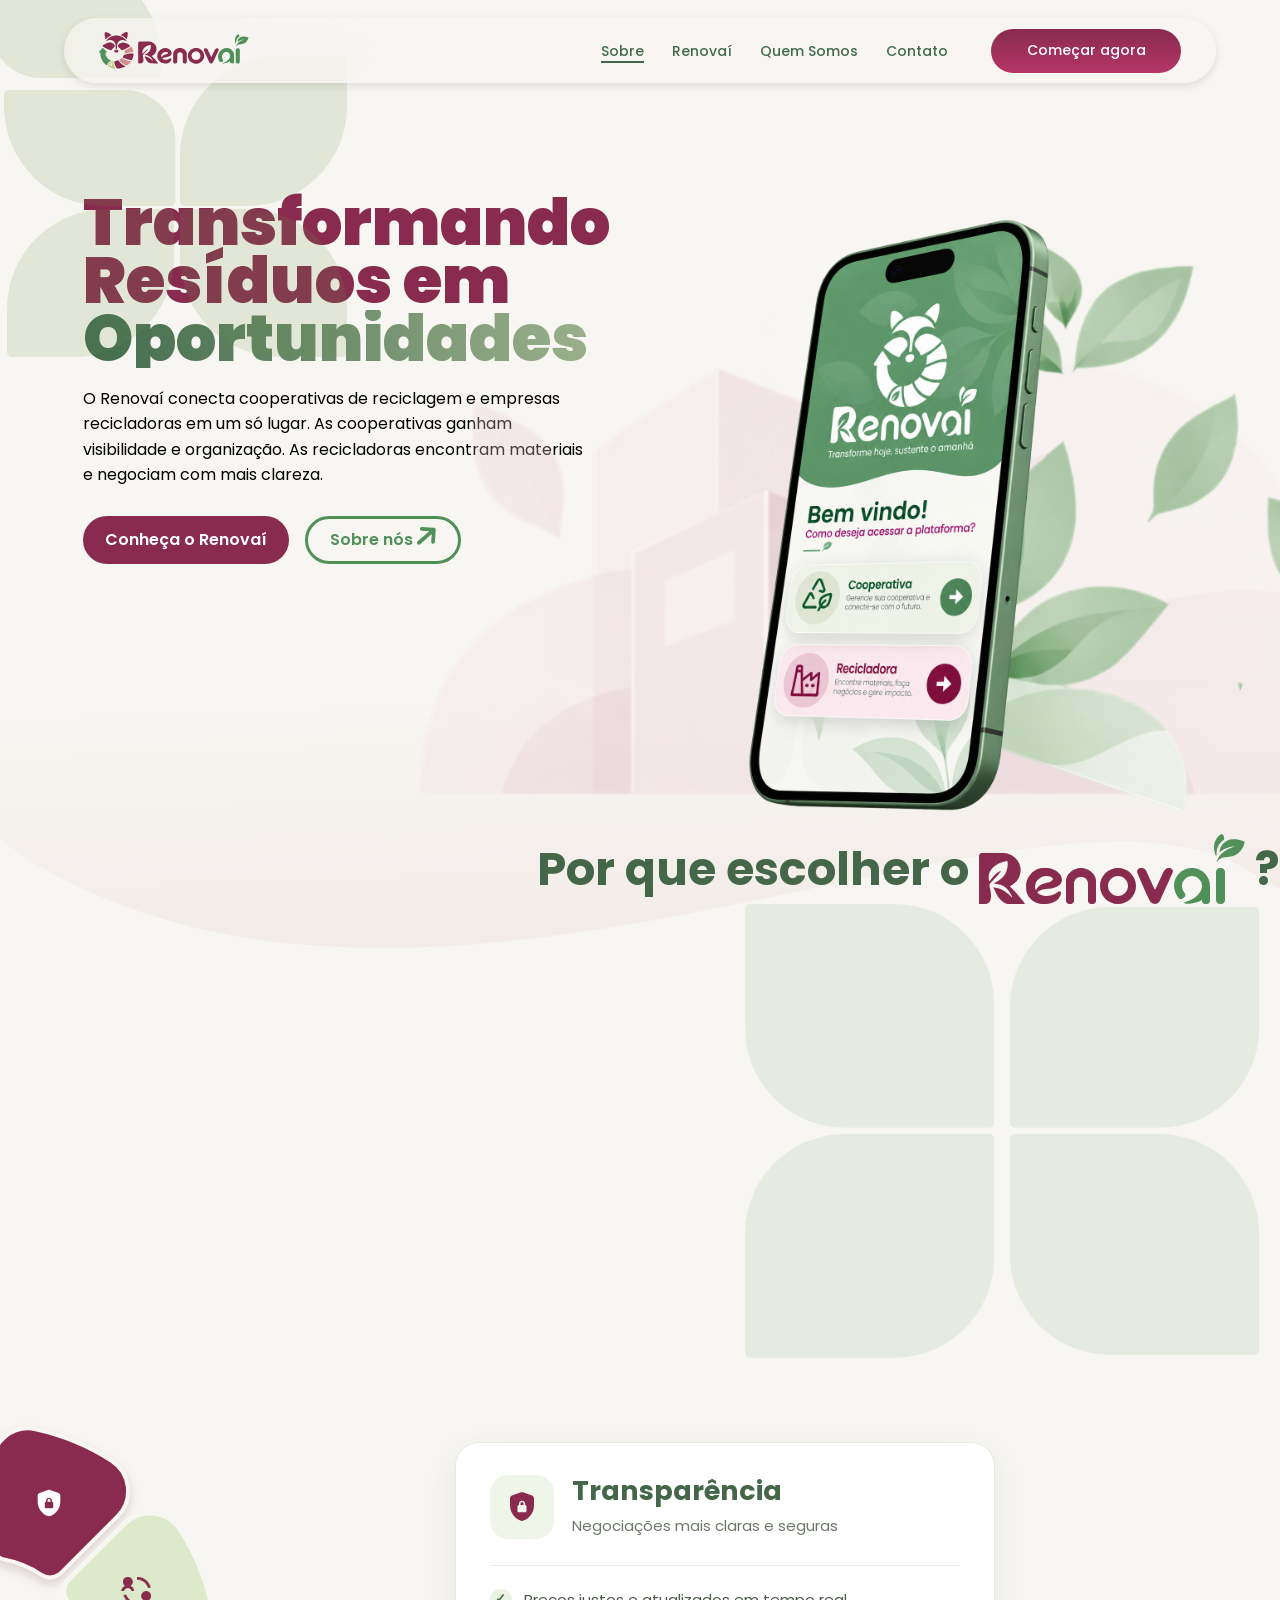
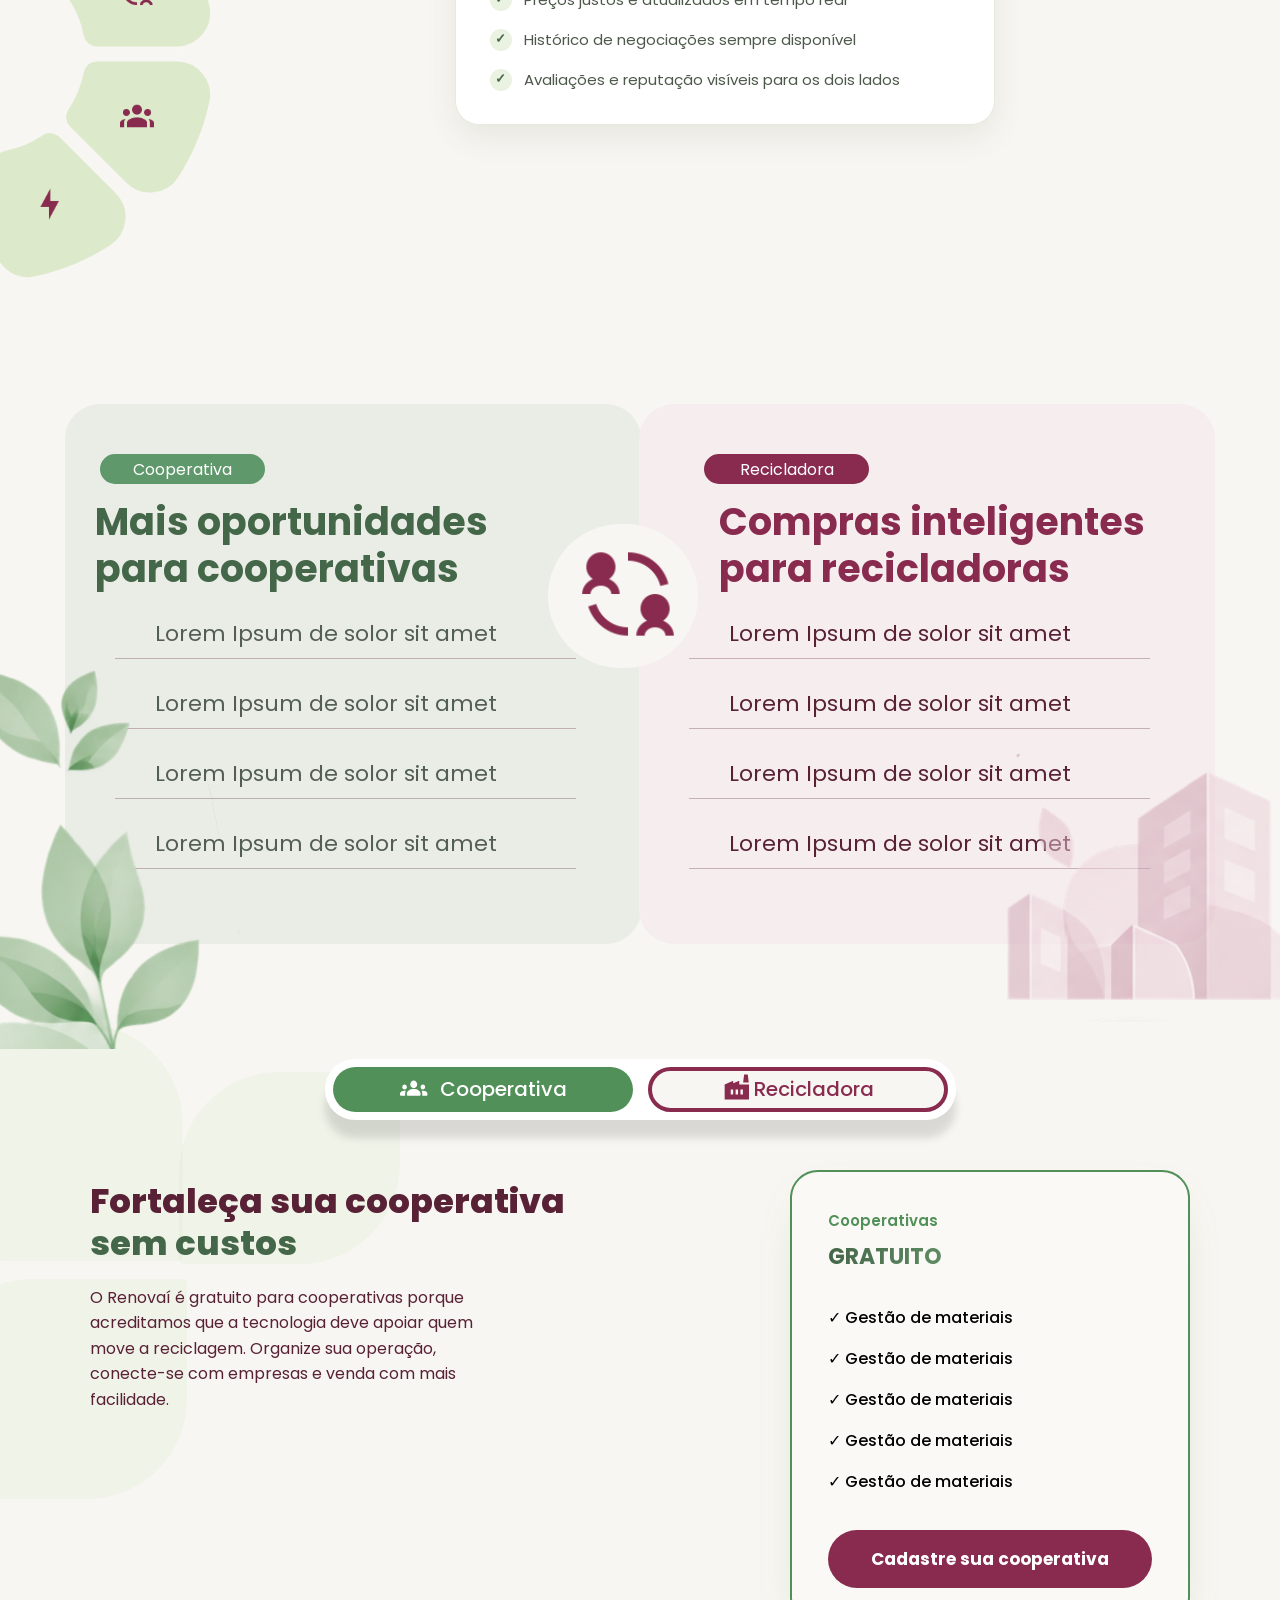
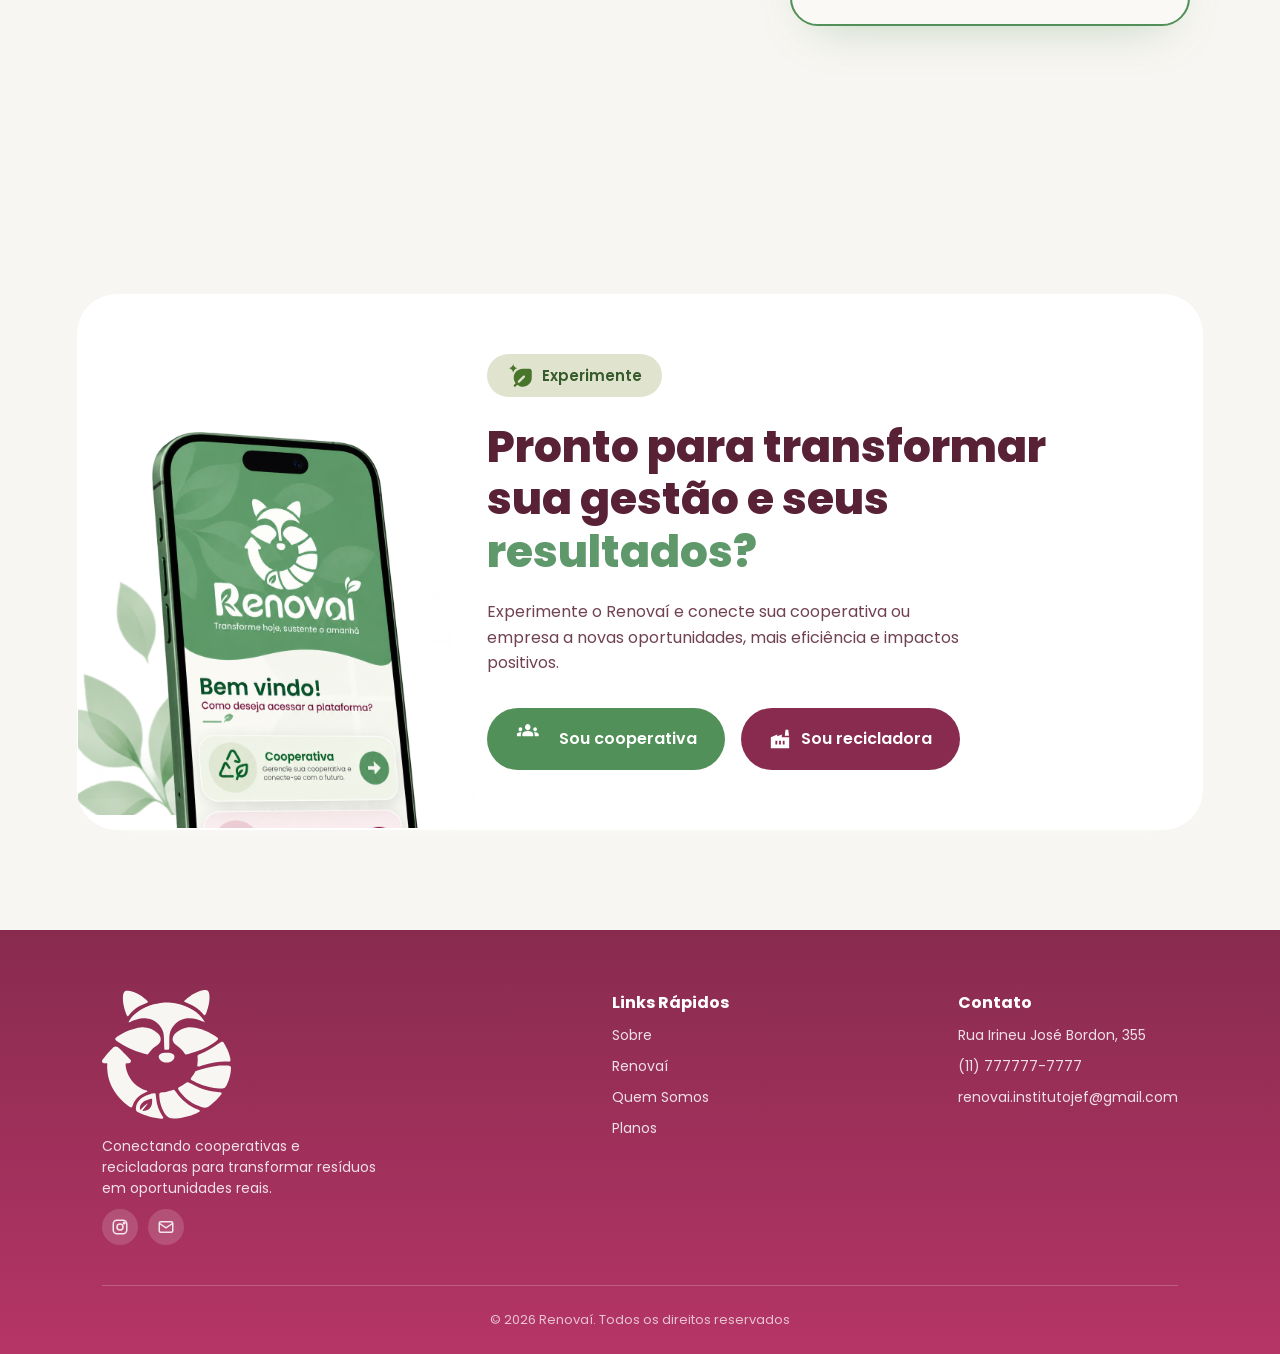
==== index.html @ 1bd22b27 "feat & fix: adicionando responsividade e corrigindo os outros arquivos" ====
<!DOCTYPE html>
<html lang="pt-BR">
<head>
    <meta charset="UTF-8">
    <meta name="viewport" content="width=device-width, initial-scale=1.0">
    <title>Renovaí</title>
    <link rel="shortcut icon" href="images/Nimo.svg" type="image/svg+xml">
    <link rel="stylesheet" href="css/style.css">
    <link rel="stylesheet" href="css/responsive.css">
    <link rel="preconnect" href="https://fonts.googleapis.com">
    <link rel="preconnect" href="https://fonts.gstatic.com" crossorigin>
    <link href="https://fonts.googleapis.com/css2?family=Poppins:ital,wght@0,100;0,200;0,300;0,400;0,500;0,600;0,700;0,800;0,900;1,100;1,200;1,300;1,400;1,500;1,600;1,700;1,800;1,900&family=Pridi:wght@200;300;400;500;600;700&display=swap" rel="stylesheet">
</head>
<body>
    <header class="header">
        <nav class="navbar" aria-label="Navegação Principal">
                <img src="images/Frame 6.svg" alt="Logo Renovaí" id="logo">

            <ul class="nav-links">
                
                <li>
                    <a href="index.html" style="border-bottom: 2px solid #456749;">Sobre</a>
                </li>

                <li>
                    <a href="pages/renovai.html">
                        Renovaí
                    </a>
                </li>

                <li>
                    <a href="pages/quem_somos.html">
                        Quem Somos
                    </a>
                </li>

                <li>
                    <a href="#footer-sobrenos">
                        Contato
                    </a>
                </li>

                <li>
                    <a class="cta1" href="http://localhost:8080/Renovai_Dev_1Ano_war_exploded/cadastro.jsp" style="color: #fff; display: inline-flex; align-items: center; justify-content: center;">Começar agora</a>
                </li>

            </ul>


        </nav>

    </header>

    <main>
<section class="hero">
    
        <img src="images/Rectangle 282.svg" alt="" class="hero-img-1">
        <img src="images/Rectangle 280.svg" alt="" class="hero-img-2">
        <img src="images/Rectangle 281.svg" alt="" class="hero-img-3">
        <img src="images/Rectangle 283.svg" alt="" class="hero-img-4">
        <img src="images/Rectangle 284.svg" alt="" class="hero-img-5">
        <div class="images-hero">
        <img src="images/celular_hero.svg" alt="" class="hero-celular">
        <img src="images/folhinhas.svg" alt="" class="hero-folhas">
        <img src="images/predios (2).svg" alt="" class="hero-predios">
        <img src="images/fundo..svg" alt="" class="hero-fundo">
        </div>
        <div class="hero-texto"> 
            <h1 class="titulo1">
            <span class="title1">Transformando <br>Resíduos em</span> <span class="title2">Oportunidades</span>
        </h1>
        <p>
            O Renovaí conecta cooperativas de reciclagem e empresas recicladoras em um só lugar. As cooperativas ganham visibilidade e organização. As recicladoras encontram materiais e negociam com mais clareza.
        </p>

        <div class="hero-botoes">
            <button class="conhecaRenovai">
            Conheça o Renovaí
            </button>

            <button class="sobreNos">
            Sobre nós  <img src="images/seta_sobrenos.svg" alt="seta_sobrenos">
            </button>

        </div>
        </div>
             
</section>
    <section class="beneficios">
    <div class="hero-frase">
    <h2 class="titulo-beneficios">
        Por que escolher o

        <img
            src="images/Nome Renovaí.svg"
            alt="" class="image-titulo"
        >

        ?
    </h2>
    </div>
    <div class="retangulos">
        <img src="images/Rectangle 280.claro.svg" alt="" class="section2-1">
        <img src="images/Rectangle 281.claro.svg" alt="" class="section2-2">
        <img src="images/Rectangle 282.claro.svg" alt="" class="section2-3">
        <img src="images/Rectangle 283.claro.svg" alt="" class="section2-4">
    </div>

    <div class="beneficios-conteudo">
    <div class="icone-trilha" id="iconeTrilha">
      <svg class="wheel-svg" viewBox="-240 0 480 500">
    <!-- metade esquerda: só decoração -->
    <g class="leque-fundo">
        <path d="M -5.0,360.0 L -5.0,439.6 A 36,36 0 0 1 -48.6,474.8 A 230,230 0 0 1 -124.6,443.3 A 36,36 0 0 1 -130.5,387.6 L -74.3,331.3 A 16,16 0 0 1 -54.0,329.4 A 96,96 0 0 0 -18.0,344.3 A 16,16 0 0 1 -5.0,360.0 Z"></path>
        <path d="M -81.3,324.3 L -137.6,380.5 A 36,36 0 0 1 -193.3,374.6 A 230,230 0 0 1 -224.8,298.6 A 36,36 0 0 1 -189.6,255.0 L -110.0,255.0 A 16,16 0 0 1 -94.3,268.0 A 96,96 0 0 0 -79.4,304.0 A 16,16 0 0 1 -81.3,324.3 Z"></path>
        <path d="M -110.0,245.0 L -189.6,245.0 A 36,36 0 0 1 -224.8,201.4 A 230,230 0 0 1 -193.3,125.4 A 36,36 0 0 1 -137.6,119.5 L -81.3,175.7 A 16,16 0 0 1 -79.4,196.0 A 96,96 0 0 0 -94.3,232.0 A 16,16 0 0 1 -110.0,245.0 Z"></path>
        <path d="M -74.3,168.7 L -130.5,112.4 A 36,36 0 0 1 -124.6,56.7 A 230,230 0 0 1 -48.6,25.2 A 36,36 0 0 1 -5.0,60.4 L -5.0,140.0 A 16,16 0 0 1 -18.0,155.7 A 96,96 0 0 0 -54.0,170.6 A 16,16 0 0 1 -74.3,168.7 Z"></path>
    </g>

    <!-- metade direita: clicável -->
    <path class="icone-segmento active" data-feature="0" d="M 5.0,140.0 L 5.0,60.4 A 36,36 0 0 1 48.6,25.2 A 230,230 0 0 1 124.6,56.7 A 36,36 0 0 1 130.5,112.4 L 74.3,168.7 A 16,16 0 0 1 54.0,170.6 A 96,96 0 0 0 18.0,155.7 A 16,16 0 0 1 5.0,140.0 Z"></path>
    <path class="icone-segmento" data-feature="1" d="M 81.3,175.7 L 137.6,119.5 A 36,36 0 0 1 193.3,125.4 A 230,230 0 0 1 224.8,201.4 A 36,36 0 0 1 189.6,245.0 L 110.0,245.0 A 16,16 0 0 1 94.3,232.0 A 96,96 0 0 0 79.4,196.0 A 16,16 0 0 1 81.3,175.7 Z"></path>
    <path class="icone-segmento" data-feature="2" d="M 110.0,255.0 L 189.6,255.0 A 36,36 0 0 1 224.8,298.6 A 230,230 0 0 1 193.3,374.6 A 36,36 0 0 1 137.6,380.5 L 81.3,324.3 A 16,16 0 0 1 79.4,304.0 A 96,96 0 0 0 94.3,268.0 A 16,16 0 0 1 110.0,255.0 Z"></path>
    <path class="icone-segmento" data-feature="3" d="M 74.3,331.3 L 130.5,387.6 A 36,36 0 0 1 124.6,443.3 A 230,230 0 0 1 48.6,474.8 A 36,36 0 0 1 5.0,439.6 L 5.0,360.0 A 16,16 0 0 1 18.0,344.3 A 96,96 0 0 0 54.0,329.4 A 16,16 0 0 1 74.3,331.3 Z"></path>
</svg>

<span class="icone-conteudo active"
      data-feature="0"
      style="left: 62.4px; top: 99.4px;">
  <img src="images/Shield lock (1).svg" alt="">
</span>

<span class="icone-conteudo"
      data-feature="1"
      style="left: 150.6px; top: 187.6px;">
  <img src="images/Connected.People.svg" alt="">
</span>

<span class="icone-conteudo"
      data-feature="2"
      style="left: 150.6px; top: 312.4px;">
  <img src="images/People.svg" alt="">
</span>

<span class="icone-conteudo"
      data-feature="3"
      style="left: 62.4px; top: 400.6px;">
  <img src="images/Lightning Bolt.svg" alt="">
</span>
</div>

        <div class="card-beneficio">
            <div class="card-beneficio-topo">
                <span class="card-beneficio-icone" id="cardIcone">
                    <img src="images/Shield lock (1).svg" alt="">
                </span>
            <div>
            <h3 id="cardTitulo">Transparência</h3>
            <p id="cardSubtitulo">Negociações mais claras e seguras</p>
            </div>
        </div>
        <ul class="card-beneficio-lista" id="cardLista">
            <li><span>✓</span> Preços justos e atualizados em tempo real</li>
            <li><span>✓</span> Histórico de negociações sempre disponível</li>
            <li><span>✓</span> Avaliações e reputação visíveis para os dois lados</li>
        </ul>
        </div>
    </div>
    
</section>

<section class="beneficios_coop_reci">
    <img src="images/folhas_beneficios_coopereci.svg" alt="" class="section3-1">
    <img src="images/circulo.svg" alt="" class="section3-2">
    <img src="images/Connected People.svg" alt="" class="section3-3">
    <img src="images/predios.cl.svg" alt="" class="section3-4">
    <div class="bloco_coop">
        <button class="ctacoop">
            Cooperativa
        </button>
        <h2 class="text_coop">
            <span class="primeira_linha_coop">Mais oportunidades</span> <span class="segunda_linha_coop">para cooperativas</span> 
        </h2>        
        <p class="texto1_card_coop">Lorem Ipsum de solor sit amet </p>
        <hr class="linhas-1_card">
        <p class="texto2_card_coop">Lorem Ipsum de solor sit amet</p>
        <hr class="linhas-2_card">
        <p class="texto3_card_coop">Lorem Ipsum de solor sit amet</p>
        <hr class="linhas-3_card">
        <p class="texto4_card_coop">Lorem Ipsum de solor sit amet</p>
        <hr class="linhas-4_card">
    </div>

    <div class="bloco_recicladora">
        <button class="ctareci">
            Recicladora
        </button>
        <h2>
            <span class="primeira_linha_reci">Compras inteligentes</span> <span class="segunda_linha_reci">para recicladoras</span>
        </h2>
        <p class="texto1_card_reci">Lorem Ipsum de solor sit amet </p>
        <hr class="linhas1_card">
        <p class="texto2_card_reci">Lorem Ipsum de solor sit amet</p>
        <hr class="linhas2_card">
        <p class="texto3_card_reci">Lorem Ipsum de solor sit amet</p>
        <hr class="linhas3_card">
        <p class="texto4_card_reci">Lorem Ipsum de solor sit amet</p>
        <hr class="linhas4_card">
    </div>
</section>

<section class="planos" id="planos">
    <img src="images/folha3-section_planos.svg" alt="" class="section4-1">
    <img src="images/folha-section_planos.svg" alt="" class="section4-2">
    <img src="images/folha2-section_planos.svg" alt="" class="section4-3">

    <div class="div_planos">

        <!-- Seletor único -->
        <div class="coop_reci">
            <div class="planosReciCoop">
                <button class="cooper active" data-plano-tipo="cooperativa">
                    <img src="images/Groups.svg" alt="" class="coop"> Cooperativa
                </button>
                <button class="recicl" data-plano-tipo="recicladora">
                    <img src="images/fabrica_botao.svg" alt="" class="recic"> Recicladora
                </button>
            </div>
        </div>

        <!-- Painel Cooperativa: texto + plano gratuito -->
        <div class="planos-painel ativo" id="painel-cooperativa">
            <div class="planos-destaque-conteudo">
                <div class="planos-destaque-texto">
                    <h2 class="planos-destaque-titulo">Fortaleça sua cooperativa <br><span class="planos-destaque-titulo1">sem custos</span>
                    </h2>
                    <p class="planos-destaque-descricao">
                        O Renovaí é gratuito para cooperativas porque acreditamos que a tecnologia deve apoiar quem move a reciclagem. Organize sua operação, conecte-se com empresas e venda com mais facilidade.
                    </p>
                </div>

                <div class="plano-card plano-card-gratuito">
                    <span class="plano-card-badge">Cooperativas</span>
                    <h3 class="plano-card-preco-grande">GRATUITO</h3>
                    <ul class="plano-card-lista">
                        <li>✓ Gestão de materiais</li>
                        <li>✓ Gestão de materiais</li>
                        <li>✓ Gestão de materiais</li>
                        <li>✓ Gestão de materiais</li>
                        <li>✓ Gestão de materiais</li>
                    </ul>
                    <button class="plano-card-btn btn-fill-maroon">Cadastre sua cooperativa</button>
                </div>
            </div>
        </div>

        <!-- Painel Recicladora: texto + planos pagos -->
        <div class="planos-painel" id="painel-recicladora">

            <div class="planos-pagos-cards">
                <div class="plano-card plano-card-essencial">
                    <h3>Essencial</h3>
                    <ul class="plano-card-lista">
                        <li>✓ Gestão de materiais</li>
                        <li>✓ Gestão de materiais</li>
                        <li>✓ Gestão de materiais</li>
                        <li>✓ Gestão de materiais</li>
                        <li>✓ Gestão de materiais</li>
                    </ul>
                    <p class="plano-preco">R$49,00<span>/mês</span></p>
                    <button class="plano-card-btn btn-fill-maroon">Assinar Agora</button>
                </div>

                <div class="plano-card plano-card-pro">
                    <h3>RenovaPRO</h3>
                    <ul class="plano-card-lista">
                        <li>✓ Gestão de materiais</li>
                        <li>✓ Gestão de materiais</li>
                        <li>✓ Gestão de materiais</li>
                        <li>✓ Gestão de materiais</li>
                        <li>✓ Gestão de materiais</li>
                        <li>✓ Gestão de materiais</li>
                        <li>✓ Gestão de materiais</li>
                    </ul>
                    <p class="plano-preco">R$149,00<span>/mês</span></p>
                    <button class="plano-card-btn btn-fill-white">Assinar Agora</button>
                </div>
            </div>
        </div>

    </div>
</section>

<section class="experimente">
    <div class="experimente-card">
        <div class="experimente-img">
            <img src="images/celular_cta.svg" alt="Celular Renovaí" class="experimente-celular">
            <img src="images/folhas.svg" alt="" class="experimente-folhas">
        </div>
        <div class="experimente-texto">
            <span class="experimente-badge"><img src="images/Leaf spark.svg" alt=""> Experimente</span>
            <h2 class="experimente-titulo">
                Pronto para transformar <br>
                sua gestão e seus <span class="destaque-verde">resultados?</span>
            </h2>
            <p class="experimente-descricao">
                Experimente o Renovaí e conecte sua cooperativa
                ou empresa a novas oportunidades, mais
                eficiência e impactos positivos.
            </p>
            <div class="experimente-botoes">
                <button class="btn-sou-cooperativa">
                    <img src="images/Groups.svg" alt="">
                    Sou cooperativa
                </button>
                <button class="btn-sou-recicladora">
                    <img src="images/fabrica.svg" alt="">
                    Sou recicladora
                </button>
            </div>
        </div>
    </div>
    
</section>
    </main>
    <footer class="footer_sobrenos" id="footer-sobrenos">
    <div class="footer-conteudo">
    <ul class="footer-marca">
        <li>
        <img src="images/Renovaí Logo.svg" alt="Ícone do Renovaí">
        </li>

        <li>
            <p>Conectando cooperativas e recicladoras para transformar resíduos em oportunidades reais.</p>
        </li>
        <li class="footer-social">
            <a href="https://www.instagram.com/renovai.app/" target="_blank" rel="noopener noreferrer" aria-label="Instagram">
                <svg viewBox="0 0 24 24" width="18" height="18" fill="none" stroke="currentColor" stroke-width="2"><rect x="3" y="3" width="18" height="18" rx="5"/><circle cx="12" cy="12" r="4"/><circle cx="17.5" cy="6.5" r="1"/></svg>
            </a>

            <a href="mailto:renovai.institutojef@gmail.com" target="_blank" rel="noopener noreferrer" aria-label="E-mail">
                        <svg viewBox="0 0 24 24" width="18" height="18" fill="none" stroke="currentColor" stroke-width="2"><rect x="3" y="5" width="18" height="14" rx="2"/><path d="M3 7l9 6 9-6"/></svg>                
            </a>

        </li>

    </ul>
    <ul>
        <li>
            <p class="footer-titulo">Links Rápidos</p>
        </li>
        <li>
            <a href="/index.html">
                Sobre
            </a>
        </li>
        <li>
            <a href="/pages/renovai.html">
                Renovaí
            </a>
        </li>
        <li>
            <a href="/pages/quem_somos.html">
                Quem Somos
            </a>
        </li>
        <li>
            <a href="/index.html#planos">
                Planos
            </a>
        </li>
    </ul>
    <ul>
        <li>
            <p class="footer-titulo">Contato</p>
        </li>
        <li>Rua Irineu José Bordon, 355</li>
        <li>(11) 777777-7777</li>
        <li>renovai.institutojef@gmail.com</li>
    </ul>
    </div>
    <p class="footer-copy">© 2026 Renovaí. Todos os direitos reservados
    </p>
    </footer>
    <script src="scripts/main.js" defer></script>
</body>
</html>
---- css/style.css ----
* {
    margin: 0;
    padding: 0;
    box-sizing: border-box;
}


body {
    font-family: 'Poppins', sans-serif;
    min-height: 100vh;
    width: 100%;
    overflow-x: hidden;

    background-size: 100% auto;
    background-position: top center;
    background-repeat: no-repeat;
    background-color: #F8F6F2;
}
.header {
    width: 100%;
    padding-top: 18px;
}

img {
    max-width: 100%;
}

button{
   border: none;
   outline: none;
}
.navbar {
    width: 90vw;
    height: 65px;

    position: fixed;
    top: 18px;
    left: 50%;
    transform: translateX(-50%);
    z-index: 1000;

    display: flex;
    align-items: center;

    padding: 0 35px;

    background-color: rgba(248, 246, 242, 0.7);
    border-radius: 40px;

    box-shadow: 0 3px 8px rgba(0, 0, 0, 0.10);

    backdrop-filter: blur(60px);
    -webkit-backdrop-filter: blur(60px);
}



#logo {
    width: 150px;
    height: auto;
    display: block;
}

.nav-links {
    display: flex;
    align-items: center;
    gap: 28px;

    margin-left: auto;

    list-style: none;
}

.nav-links a {
    color: #416b4c;
    text-decoration: none;
    font-family: 'Poppins', sans-serif;
    font-size: 14px;
    font-weight: 500;
}
main {
     min-height: 800px;
     padding-top: 70px;
}

button {
    font-family: inherit;
    cursor: pointer;
}

.titulo1 {
  top: 90px;
  right: -30px;
}

.title1 {
    color: #882B4E;
    font-weight: 900;
    font-size: 64px;
    display: block;
    font-family: 'Poppins',sans-serif;
    line-height: 58px;
}

.title2 {
    color: #5E986B;
    font-weight: 900;
    font-size: 64px;
    line-height: 58px;
    display: block;
    background: linear-gradient(90deg, #416b4c, #B2C29C);
    -webkit-background-clip: text;
    -webkit-text-fill-color: transparent;
    background-clip: text;
}


.cta1 {
    border-radius: 29px;
    padding: 8px 20px;
    width: 190px;
    height: 44px;
    background: linear-gradient(#882B4E, #B53566);
    color: #fff;
    font-size: 16px;
    font-family: 'Poppins', sans-serif;
    font-weight: bold;
    margin-left: 15px;
    text-decoration: none;
}



.conhecaRenovai{
  background-color: #882B4E;
  color: #fff;
  border-radius: 29px;
  font-weight: 600;
  font-size: 16px;
  height: 48px;
  padding: 8px 22px;
}


.sobreNos{
  background-color: #F8F6F2;
  color: #416b4c;
  border-color: #5E986B;
  border-style: solid;
  border-radius: 29px;
  border-width: 2px;
  font-weight: 600;
  font-size: 16px;
  height: 48px;
  padding: 8px 22px;
}

.hero {
  min-height: 720px;
  position: relative;
  width: 100%;
  top: 80px;
}

.hero-img-1 {
    position: absolute;
    top: 15px;
    left: 7px;
    z-index: 1;
}

.hero-img-2 {
    position: absolute;
    top: -138px;
    left: 180px;
    z-index: 1;
}

.hero-img-3 {
    position: absolute;
    top: 15px;
    left: 180px;
    z-index: 1;
}

.hero-img-4 {
    position: absolute;
    top: -104px;
    left: 4px;
    z-index: 1;
}

.hero-img-5 {
    position: absolute;
    top: -235px;
    left: -10px;
    z-index: 1;
}

.images-hero {
  position: relative;
  inset: 0;
  width: 100%;
  height: 100%;
}

.hero-celular {
  position: absolute;
  width: 425px;
  top: 10px;
  right: 13%;
  z-index: 5;
}

.hero-folhas {
  position: absolute;
  right: 0%;
  top: -35px;
  z-index: 4;
}

.hero-predios {
  z-index: 3;
  position: absolute;
  left: 28%;
  top: 140px;
}

.hero-fundo {
  z-index: 0;
  position: absolute;
  top: -200px;
}

.hero-texto {
  position: relative;
  width: 50%;
  margin-left: 6.5%;
  margin-top: 2%;
}

.hero-texto p{
  font-size: 16px;
  max-width: 500px;
  line-height: 1.6;
  margin-top: 18px;
  margin-bottom: 28px;
  margin-left: 0;
  
}

.hero-botoes {
  display: flex;
  align-items: center;
  gap: 16px;
}

.beneficios {
  position: relative;
  min-height: 600px;
}

.titulo-beneficios {
    display: flex;
    align-items:flex-end;
    justify-content:center;
    gap: 10px;
    color: #456749;
    font-size: 46px;
    font-weight: 700;
}

.logo_porque {
  width: auto;
  height: auto;
  top: -25px;
}

.hero-frase {
  width: 100%;
  display: flex;
  justify-content: flex-end;
}

.retangulos {
  position: relative;
  width: 100%;
  min-height: 500px;
}

.section2-1 {
  position: absolute;
  right: 285px;
  top: 0;
  z-index: 1;
  opacity: 25%;
}

.section2-2 {
  position: absolute;
  right: 20px;
  top: 3px;
  z-index: 1;
  opacity: 25%;
}

.section2-3 {
  position: absolute;
  right: 20px;
  top: 230px;
  z-index: 1;
  opacity: 25%;
}

.section2-4 {
  position: absolute;
  right: 285px;
  top: 230px;
  opacity: 25%;
  z-index: 1;
}


.beneficios-conteudo {
  position: relative;
  z-index: 2;
  display: flex;
  gap: 32px;
  align-items: flex-start;
  max-width: 1100px;
  margin: 0 auto;
  padding: 0 6%;
}

.icone-trilha {
  position: relative;
  width: 240px;
  height: 500px;
  flex-shrink: 0;
}

.wheel-svg {
  position: absolute;
  top: 0;
  left: -240px;
  width: 480px;
  height: 500px;
  overflow: visible;
}


.leque-fundo path {
  fill: #DCEACB;
  opacity: 0.4;
  pointer-events: none;
}

.icone-segmento {
  fill: #DCEACB;
  stroke: #F8F6F2;
  stroke-width: 2;
  stroke-linejoin: round;
  cursor: pointer;
  transition: fill 0.18s ease;
}

.icone-segmento.active {
  fill: #882B4E;
}

.icone-segmento:hover:not(.active) {
  fill: #C9DFB2;
}


.beneficios-conteudo {
  position: relative;
  z-index: 2;
  display: flex;
  gap: 48px;
  align-items: flex-start;
  max-width: 1100px;
  margin: 0 auto;
  padding: 0 6%;
}


.beneficios-conteudo {
    position: relative;
    z-index: 2;
    display: flex;
    gap: 48px;
    align-items: flex-start;
    max-width: 1100px;
    margin: 0 auto;
    padding: 0 6%;
}

.icone-trilha {
    position: relative;
    width: 240px;
    height: 500px;
    flex: 0 0 240px;
    overflow: visible;

    /* Move toda a roda para a esquerda */
    transform: translateX(-180px);
}

.wheel-svg {
    position: absolute;
    top: 0;
    left: -240px;
    display: block;
    width: 480px;
    height: 500px;
    max-width: none;
    overflow: visible;
}


.icone-conteudo {
  position: absolute;
  transform: translate(-50%, -50%);
  width: 48px;
  height: 48px;
  display: flex;
  align-items: center;
  justify-content: center;
  pointer-events: none;
  z-index: 2;
}



/* Pétalas decorativas: suaves e discretas */
.leque-fundo path {
    fill: #DCEACB;
    opacity: 0.52;
    stroke: #F8F6F2;
    stroke-width: 5;
    stroke-linejoin: round;
    pointer-events: none;
}

/* Pétalas interativas */
.icone-segmento {
    fill: #DCEACB;
    stroke: #F8F6F2;
    stroke-width: 5;
    stroke-linejoin: round;
    stroke-linecap: round;
    cursor: pointer;
    transition:
        fill 240ms ease,
        filter 240ms ease,
        stroke 240ms ease;
}

/* Pétala selecionada */
.icone-segmento.active {
    fill: #882B4E;
    stroke: #F8F6F2;
    stroke-width: 4;
    filter: drop-shadow(0 5px 5px rgb(92 38 60 / 18%));
}

/* Realce delicado ao passar o mouse */
.icone-segmento:hover:not(.active) {
    fill: #C9DFB2;
    filter: drop-shadow(0 3px 4px rgb(69 103 73 / 12%));
}

/* Área dos ícones */
.icone-conteudo {
    position: absolute;
    width: 48px;
    height: 48px;
    display: flex;
    align-items: center;
    justify-content: center;
    border-radius: 50%;
    transform: translate(-50%, -50%);
    pointer-events: none;
    z-index: 2;
    background: transparent;
    transition: background-color 240ms ease;
}

/* Ícones consistentes */
.icone-conteudo img {
    display: block;
    width: 34px;
    height: 34px;
    object-fit: contain;
    transition:
        width 240ms ease,
        height 240ms ease,
        filter 240ms ease;
}

/* Ícone branco na pétala selecionada */
.icone-conteudo.active {
    background: transparent;
}

.icone-conteudo.active img {
    width: 34px;
    height: 34px;
    filter: brightness(0) invert(1);
}

/* Acessibilidade: respeita quem prefere menos animações */
@media (prefers-reduced-motion: reduce) {
    .icone-segmento,
    .icone-conteudo,
    .icone-conteudo img {
        transition: none;
    }
}





/* Card de benefícios */
.card-beneficio {
    position: relative;
    z-index: 3;
    flex: 1 1 0;
    min-width: 0;
    max-width: 540px;
    margin: 38px 0 0;
    padding: 32px 34px;

    background: #FFFFFF;
    border: 1px solid #E5EBDD;
    border-radius: 24px;
    box-shadow: 0 12px 32px rgb(54 78 51 / 9%);

    color: #344B36;
    box-sizing: border-box;
}

/* Cabeçalho */
.card-beneficio-topo {
    display: flex;
    align-items: center;
    gap: 18px;
    margin-bottom: 26px;
}

/* Ícone do cabeçalho */
.card-beneficio-icone {
    display: flex;
    align-items: center;
    justify-content: center;
    flex: 0 0 64px;
    width: 64px;
    height: 64px;

    background: #F0F5E9;
    border-radius: 18px;
}

.card-beneficio-icone img {
    display: block;
    width: 36px;
    height: 36px;
    object-fit: contain;
}

/* Título */
.card-beneficio-topo h3 {
    margin: 0 0 7px;
    color: #456749;
    font-size: 27px;
    font-weight: 700;
    line-height: 1.2;
}

/* Subtítulo */
.card-beneficio-topo p {
    margin: 0;
    color: #6D776A;
    font-size: 15px;
    line-height: 1.6;
}

/* Lista de benefícios */
.card-beneficio-lista {
    display: flex;
    flex-direction: column;
    gap: 16px;
    margin: 0;
    padding: 22px 0 0;
    border-top: 1px solid #E8EDE3;
    list-style: none;
}

.card-beneficio-lista li {
    display: flex;
    align-items: flex-start;
    gap: 12px;
    color: #4C584A;
    font-size: 15px;
    line-height: 1.6;
}

.card-beneficio-lista li span {
    display: inline-flex;
    align-items: center;
    justify-content: center;
    flex: 0 0 22px;
    width: 22px;
    height: 22px;
    margin-top: 1px;

    background: #EAF2E2;
    border-radius: 50%;
    color: #456749;
    font-size: 13px;
    font-weight: 700;
}

/* Telas menores */
@media (max-width: 768px) {
    .card-beneficio {
        width: 100%;
        max-width: 100%;
        margin-top: 20px;
        padding: 24px;
        border-radius: 20px;
    }

    .card-beneficio-topo {
        gap: 14px;
        margin-bottom: 22px;
    }

    .card-beneficio-icone {
        flex-basis: 54px;
        width: 54px;
        height: 54px;
    }

    .card-beneficio-topo h3 {
        font-size: 23px;
    }

    .card-beneficio-topo p,
    .card-beneficio-lista li {
        font-size: 14px;
    }
}

.bloco_coop {
  position: absolute;
  min-height: 540px;
  background-color: #EAECE6;
  border-radius: 35px;
  width: 45%;
  left: 65px;
  top: 0;
}

.linhas-1_card,
.linhas-2_card,
.linhas-3_card,
.linhas-4_card {
  width: 80%;
  margin: 8px 50px;
  border: none;
  border-top: 1px solid #582136;
  opacity: 0.3;
}

.texto1_card_coop,
.texto2_card_coop,
.texto3_card_coop,
.texto4_card_coop {
  margin-top: 25px;
  margin-left: 90px;
  margin-right: 30px;
  padding-top: 3px;
  color: #2E3D30;
  opacity: 80%;
  font-size: 22px;
}

.texto1_card_coop {
  margin-top: 210px;
}

.primeira_linha_coop {
  position: absolute;
  font-size: 38px;
  color:#456749;
  line-height: 25px;
  left: 30px;
  top: 105px;
}

.segunda_linha_coop {
  position: absolute;
  font-size: 38px;
  color: #456749;
  line-height: 25px;
  display: block;
  left: 30px;
  top: 152px;
}

.beneficios_coop_reci {
  position: relative;
  width: 100%;
  min-height: 650px;
  margin-top: 100px;
}

.bloco_recicladora {
  align-items: center;
  position: absolute;
  min-height: 540px;
  background-color: #F6EDEE;
  border-radius: 35px;
  width: 45%;
  right: 65px;
  top: 0;
}

.primeira_linha_reci {
  position: absolute;
  font-size: 38px;
  color: #882B4E;
  line-height: 25px;
  left: 80px;
  top: 105px;
}

.segunda_linha_reci {
  position: absolute;
  font-size: 38px;
  color: #882B4E;
  line-height: 25px;
  display: block;
  left: 80px;
  top: 152px;
}


.linhas1_card,
.linhas2_card,
.linhas3_card,
.linhas4_card {
  width: 80%;
  margin: 8px 50px;
  border: none;
  border-top: 1px solid #582136;
  opacity: 0.3;
}

.texto1_card_reci,
.texto2_card_reci,
.texto3_card_reci,
.texto4_card_reci {
  margin-top: 25px;
  margin-left: 90px;
  margin-right: 30px;
  padding-top: 3px;
  color: #582136;
  font-size: 22px;
}

.texto1_card_reci{
  margin-top: 210px;
}

.section3-1 {
  position: absolute;
  z-index: 2;
  top: 204px;
  left: -13px;
}

.section3-2 {
  position: absolute;
  top: 120px;
  right: 45.5%;
  width: 150px;
  z-index: 4;
}

.section3-3 {
  position: absolute;
  top: 140px;
  right: 47%;
  width: 100px;
  z-index: 5;
}

.section3-4 {
  position: absolute;
  top: 350px;
  right: -2px;
  z-index: 2;
}

.ctacoop {
  position: absolute;
  border-radius: 35px;
  top: 50px;
  left: 35px;
  border-style: solid;
  background-color: #5E986B;
  border-color: #5E986B;
  color: white;
  width: 165px;
  font-size: 16px;
  height: 30px;
  z-index: 0;
}

.ctareci {
  position: absolute;
  border-radius: 35px;
  left: 65px;
  top: 50px;
  border-style: solid;
  background-color: #882B4E;
  border-color: #882B4E;
  color: white;
  width: 165px;
  font-size: 16px;
  height: 30px;
  z-index: 0;
}

.planos {
  min-height: 720px;
  position: relative;
}

.section4-1 {
  position: absolute;
  top: -30px;
  left: -1%;
  opacity: 0.2;
}

.section4-2 {
  position: absolute;
  top: 225px;
  left: -1%;
  opacity: 0.2;
}

.section4-3 {
  position: absolute;
  top: 18px;
  left: 14%;
  opacity: 0.2;
}

.div_planos {
  position: relative;
  display: flex;
  flex-direction: column;
  align-items: center;
  z-index: 2;
}

.coop_reci{
  width: 100%;
  display: flex;
  justify-content: center;
  margin-top: 5px;
  gap: 15px;
  flex-wrap: wrap;
}

.planos_titulo {
  position: relative;
  text-align: center;
  font-size: 36px;
  background: linear-gradient(90deg,#582136,#BE4875);
  -webkit-background-clip: text;
  -webkit-text-fill-color: transparent;
  background-clip: text;
  margin-left: 0;
}

.planosReciCoop {
    background-color: white;
    border-radius: 30px;
    padding: 8px;
    display: flex;
    justify-content: center;
    gap: 15px;
    box-shadow: 0 18px 8px rgba(0, 0, 0, 0.12);
}

.cooper {
  width: 300px;
  height: 45px;
  background-color: #519058;
  color: white;
  font-weight: 500;
  font-size: 20px;
  border-radius: 52px;
  display: flex;
  align-items: center;
  justify-content: center;
}


.recicl {
  width: 300px;
  height: 45px;
  font-weight: 500;
  background-color: #F8F6F2;
  border: 4px solid #882B4E;
  border-radius: 52px;
  font-size: 20px;
  color: #882B4E;
  display: flex;
  align-items: center;
  justify-content: center;
}

.cooper,
.recicl {
  transition: background-color 0.2s ease, color 0.2s ease, border-color 0.2s ease;
}

/* Cooperativa: verde quando ativo, contornado quando inativo */
.cooper.active {
  background-color: #519058;
  color: #fff;
  border: none;
}
.cooper:not(.active) {
  background-color: #F8F6F2;
  color: #519058;
  border: 4px solid #519058;
}

/* Recicladora: vinho quando ativo, contornado quando inativo */
.recicl.active {
  background-color: #882B4E;
  color: #fff;
  border: none;
}
.recicl:not(.active) {
  background-color: #F8F6F2;
  color: #882B4E;
  border: 4px solid #882B4E;
}

.cooper img {
  width: 42px;
  height: 42px;
  object-fit: contain;
  margin-top: 20px;
}

.recicl img {
  width: 32px;
  height: 32px;
  object-fit: contain;
  margin-left: 0%;
  margin-top: -5px;
}

.planos-bloco-destaque,
.planos-bloco-pagos {
  margin-bottom: 70px;
}

.planos-destaque-conteudo {
  display: flex;
  align-items: flex-start;
  justify-content: space-between;
  gap: 60px;
  max-width: 1100px;
  margin: 50px auto 0;
  text-align: left;
}

.planos-destaque-texto {
  flex: 1;
  padding-top: 10px;
}

.planos-destaque-titulo {
  font-size: 34px;
  font-weight: 800;
  color: #582136;
  line-height: 1.25;
  margin-bottom: 20px;
}

.planos-destaque-titulo1 {
  color: #456749;
}

.planos-destaque-descricao {
  font-size: 16px;
  color: #582136;
  line-height: 1.6;
  max-width: 420px;
}

.planos-pagos-cards {
  display: none;
  justify-content: center;
  gap: 40px;
  margin-top: 50px;
  flex-wrap: wrap;
}

.planos-pagos-cards.ativo {
  display: flex;
}

.planos-painel {
  display: none;
  width: 100%;
}

.planos-painel.ativo {
  display: block;
}

.planos-painel-texto {
  text-align: center;
  max-width: 600px;
  margin: 50px auto 0;
}

.planos-pagos-cards {
  display: flex;
  justify-content: center;
  gap: 40px;
  margin-top: 50px;
  flex-wrap: wrap;
}

/* ===== Cards de plano (base comum) ===== */
.plano-card {
  flex-shrink: 0;
  width: 360px;
  border-radius: 28px;
  padding: 36px;
  text-align: left;
}

.plano-card h3 {
  font-size: 22px;
  font-weight: 700;
  margin-bottom: 24px;
}

.plano-card-lista {
  list-style: none;
  margin-bottom: 28px;
}

.plano-card-lista li {
  font-size: 16px;
  font-weight: 500;
  padding: 8px 0;
}

.plano-card-btn {
  width: 100%;
  border-radius: 40px;
  padding: 16px;
  font-size: 17px;
  font-weight: 700;
}

.btn-fill-maroon { background-color: #882B4E; color: #fff; }
.btn-fill-white { background-color: #fff; color: #882B4E; }

/* Card gratuito (destaque) */
.plano-card-gratuito {
  width: 400px;
  background-color: #FAF9F6;
  border: 2px solid #519058;
  box-shadow: 0 20px 50px -25px rgba(81, 144, 88, 0.4);
}

.plano-card-badge {
  display: inline-block;
  font-size: 15px;
  font-weight: 600;
  color: #519058;
  margin-bottom: 8px;
}

.plano-card-preco-grande {
  font-size: 44px;
  font-weight: 900;
  background-image: linear-gradient(90deg,#456749, #89CD91);
  -webkit-background-clip: text;
  background-clip: text;
  -webkit-text-fill-color: transparent;
  color: transparent;
  margin-bottom: 24px;
}

/* Card Essencial */
.plano-card-essencial {
  background-color: #FAF9F6;
  border: 2px solid #882B4E;
  color: #582136;
}

.plano-card-essencial .plano-card-lista li { color: #582136; }

.plano-preco {
  font-size: 38px;
  font-weight: 800;
  color: #582136;
  margin-bottom: 24px;
}

.plano-preco span {
  font-size: 18px;
  font-weight: 500;
}

/* Card RenovaPRO */
.plano-card-pro {
  background: linear-gradient(160deg, #B53566, #882B4E);
  color: #fff;
  box-shadow: 0 20px 50px -20px rgba(136, 43, 78, 0.5);
}

.plano-card-pro .plano-preco { color: #fff; }

@media (max-width: 900px) {
  .planos-destaque-conteudo { flex-direction: column; align-items: center; text-align: center; }
  .planos-destaque-descricao { margin: 0 auto; }
}

.experimente {
  padding: 0 6%;
  margin-top: 120px;
}

.experimente-card {
  position: relative;
  display: flex;
  align-items: center;
  gap: 60px;
  background-color: #FFFFFF;
  border-radius: 40px;
  padding: 60px 80px 60px 0;
  box-shadow: 0 20px 50px -20px rgba(255, 255, 255, 0.25);
  overflow: hidden;
}

.experimente-img {
  position: relative;
  flex-shrink: 0;
  width: 380px;
  margin-left: -30px;
  margin-top: -40px;
}

.experimente-celular {
  width: 100%;
  position: relative;
  z-index: 2;
  top: 80px;
  left: 50px;
}

.experimente-folhas {
  position: absolute;
  bottom: -60px;
  left: 31px;
  width: 220px;
  z-index: 1;
  opacity: 0.9;
}

.experimente-texto {
  position: relative;
  z-index: 2;
  flex: 1;
}

.experimente-badge {
  display: inline-flex;
  align-items: center;
  gap: 8px;
  background-color: #E0E3CE;
  color: #375C2B;
  font-weight: 600;
  font-size: 15px;
  padding: 8px 20px;
  border-radius: 30px;
  margin-bottom: 24px;
}

.experimente-titulo {
  font-size: 44px;
  font-weight: 800;
  color: #582136;
  line-height: 1.2;
  margin-bottom: 20px;
}

.experimente-titulo .destaque-verde {
  color: #5E986B;
}

.experimente-descricao {
  font-size: 16px;
  color: #582136;
  opacity: 0.85;
  line-height: 1.6;
  max-width: 480px;
  margin-bottom: 32px;
}

.experimente-botoes {
  display: flex;
  gap: 16px;
  flex-wrap: wrap;
}

.btn-sou-cooperativa,
.btn-sou-recicladora {
  display: flex;
  align-items: center;
  gap: 10px;
  border-radius: 40px;
  padding: 14px 28px;
  font-size: 16px;
  font-weight: 600;
  color: #fff;
}

.btn-sou-recicladora img {
  width: 22px;
  height: 22px;
}

.btn-sou-cooperativa img {
  width: 34px;
  height: 34px;
}

.btn-sou-cooperativa {
  background-color: #519058;
}

.btn-sou-recicladora {
  background-color: #882B4E;
}

.footer_sobrenos {
  width: 100%;
  margin-top: 100px;
  padding: 60px 8% 0;
  background: linear-gradient(#882B4E, #B53566);
  color: #fff;
}

.footer-conteudo {
  display: flex;
  justify-content: space-between;
  gap: 40px;
  flex-wrap: wrap;
  padding-bottom: 40px;
  border-bottom: 1px solid rgba(255, 255, 255, 0.2);
}

.footer_sobrenos ul {
  list-style: none;
}

.footer-marca {
  max-width: 280px;
}

.footer-marca img {
  width: 130px;
}

.footer_sobrenos li {
  margin-bottom: 10px;
  font-size: 14px;
  color: rgba(255, 255, 255, 0.85);
}

.footer_sobrenos li:last-child {
  margin-bottom: 0;
}

.footer-titulo {
  font-weight: 700;
  font-size: 16px;
  color: #fff;
  margin-bottom: 8px;
}

.footer-social {
  display: flex;
  gap: 10px;
  margin-top: 8px;
}

.footer-social a {
  width: 36px;
  height: 36px;
  border-radius: 50%;
  background: rgba(255, 255, 255, 0.15);
  display: flex;
  align-items: center;
  justify-content: center;
  color: #fff;
  transition: background 0.2s ease;
}

.footer-social a:hover {
  background: rgba(255, 255, 255, 0.3);
}

.footer_sobrenos a {
  color: rgba(255, 255, 255, 0.85);
  text-decoration: none;
  transition: color 0.2s ease;
}

.footer_sobrenos a:hover {
  color: #fff;
}

.footer-copy {
  text-align: center;
  padding: 24px 0;
  font-size: 13px;
  color: rgba(255, 255, 255, 0.7);
}

.solucoes-hero {
  position: relative;
  min-height: 720px;
  display: flex;
  align-items: center;
  gap: 60px;
  padding: 100px 6% 60px;
  overflow: hidden;
  background-color: #EBF0E1;
  top: 0;
}

.solucoes-fundo-logo {
  position: absolute;
  left: 60px;
  width: 1475px;
  bottom: -20px;
  font-size: 90px;
  font-weight: 900;
  z-index: 0;
  white-space: nowrap;
  user-select: none;
}

.solucoes-hero-images {
  position: relative;
  z-index: 2;
  flex-shrink: 0;
  width: 45%;
}

.solucoes-celular-laptop {
  width: 740px;
  position: absolute;
  bottom: -30px;
  left: -20px;
  z-index: 3;
}

.solucoes-folhas {
  position: absolute;
  top: -60px;
  left: -200px;
  width: 860px;
  z-index: 1;
  transform: scaleX(-1);
}

.solucoes-texto {
  position: relative;
  z-index: 2;
  flex: 1;
}

.solucoes-titulo {
    font-size: 40px;
    font-weight: 800;
    color: #882B4E;
    line-height: 1.25;
    margin-bottom: 20px;
}

.solucoes-titulo .destaque-verde {
  color: #456749;
}

.solucoes-descricao {
  font-size: 16px;
  color: #2E2E2E;
  line-height: 1.6;
  margin-bottom: 28px;
}

.solucoes-descricao .mais-futuro-negrito {
  color: #882B4E;
}

.sobreNos {
  color: #519058;
  justify-content: center;
  align-items: center;
  border: 3px solid #519058;
}

.solucoes-mascote {
  position: absolute;
  bottom: 20px;
  right: 6%;
  width: 90px;
  z-index: 2;
}

.funciona {
  padding: 60px 6% 100px;
  text-align: center;
}

.funciona-titulo {
  font-size: 38px;
  font-weight: 700;
  color: #456749;
  margin-bottom: 60px;
  display: flex;
  align-items: center;
  justify-content: center;
  gap: 10px;
}

.funciona-logo {
  height: 56px;
}

.funciona-timeline {
  position: relative;
  max-width: 900px;
  margin: 0 auto;
}

.funciona-linha {
  position: absolute;
  left: 50%;
  top: 0;
  bottom: 0;
  width: 2px;
  border-left: 3.5px solid #456749;
  transform: translateX(-50%);
  z-index: 0;
}

.funciona-linha-item {
  position: relative;
  display: flex;
  align-items: center;
  min-height: 140px;
  margin-bottom: 20px;
}

.funciona-conteudo {
  width: calc(50% - 50px);
  text-align: left;
  background: #FAF9F6;
  border-radius: 20px;
  padding: 22px 26px;
  box-shadow: 0 10px 30px -15px rgba(0, 0, 0, 0.2);
}

.funciona-esquerda {
  margin-right: auto;
}
.funciona-direita {
  margin-left: auto;
}

.funciona-badge {
  display: inline-block;
  background: #E0E3CE;
  color: #334B36;
  font-size: 13px;
  font-weight: 600;
  padding: 4px 12px;
  border-radius: 20px;
  margin-bottom: 10px;
}

.funciona-badge2 {
  display: inline-block;
  background:rgba(136, 43, 78, 0.17);
  color: #882B4E;
  font-size: 13px;
  font-weight: 600;
  padding: 4px 12px;
  border-radius: 20px;
  margin-bottom: 10px;
}

.funciona-esquerda h3 {
  font-size: 18px;
  color: #456749;
  margin-bottom: 6px;
}

.funciona-direita h3 {
  font-size: 18px;
  color: #882B4E;
  margin-bottom: 6px;
}

.funciona-esquerda p {
  font-size: 14px;
  color: #243927;
}

.funciona-direita p {
  font-size: 14px;
  color: #582136;
}

.funciona-icone-central {
  position: absolute;
  left: 50%;
  top: 50%;
  transform: translate(-50%, -50%);
  width: 56px;
  height: 56px;
  background: #F8F6F2;
  border: 2px solid rgba(69, 103, 73, 0.4);
  border-radius: 50%;
  display: flex;
  align-items: center;
  justify-content: center;
  z-index: 3;
}

.images-funciona-item {
  width: 32px;
  height: 32px;
}

.funciona-numero {
  position: absolute;
  top: 50%;
  transform: translateY(-50%);
  font-size: 190px;
  font-weight: 900;
  z-index: 3;
}

.funciona-numero-direita {
  font-family: "Pridi";
  color: #D5E8C5;
  opacity: 0.65;
  left: -90px; 
  top: 90px; 
}

.funciona-numero-esquerda {
  right: -60px;
  font-family: "Pridi";
  color: rgba(181, 53, 102, 0.24);
  top: 85px;
}

.funcionalidades {
  padding: 60px 6% 40px;
  text-align: center;
}

.funcionalidades-titulo {
  font-size: 38px;
  font-weight: 800;
  color: #456749;
  margin-bottom: 10px;
}

.funcionalidades-subtitulo {
  font-size: 16px;
  color: #863856;
  font-weight: 550;
  margin-bottom: 30px;
}

.funcionalidades-tabs {
  display: flex;
  justify-content: center;
  gap: 15px;
  margin-bottom: 60px;
}

.tab-cooperativa,
.tab-recicladora {
  display: flex;
  align-items: center;
  justify-content: center;
  gap: 8px;
  padding: 12px 26px;
  border-radius: 37px;
  font-weight: 600;
  font-size: 16px;
  transition: opacity 0.2s ease;
  width: 300px;
}

.tab-cooperativa img,
.tab-recicladora img {
  width: 40px;
  height: 40px;
}

.tab-cooperativa {
  background-color: #519058;
  color: #FFFFFF;
}

.tab-recicladora {
  background-color: #B53566;
  color: #FFFFFF;
}

.tab-cooperativa:not(.active),
.tab-recicladora:not(.active) {
  opacity: 0.85 ;
}

.bloco-funcionalidade {
  max-width: 1100px;
  margin: 0 auto 70px;
  text-align: left;
}

.funcionalidade-badge {
  display: inline-block;
  font-size: 13px;
  font-weight: 600;
  padding: 6px 16px;
  border-radius: 20px;
  margin-bottom: 12px;
}

.badge-verde {
  background-color: #EBF0E1;
  color: #375C2B;
}

.badge-rosa {
  background-color: #F6E7E9;
  color: #882B4E; 
}

.funcionalidade-heading {
  font-size: 26px;
  font-weight: 700;
  margin-bottom: 30px;
}

.heading-verde {
  color: #456749;
}

.heading-rosa {
  color: #882B4E;
}

.carrossel {
  position: relative;
  display: flex;
  align-items: center;
  gap: 16px;
}

.carrossel-cards {
  display: flex;
  gap: 24px;
  overflow-x: auto;
  scroll-behavior: smooth;
  scrollbar-width: none;
  flex: 1;
}

.carrossel-cards::-webkit-scrollbar {
  display: none;
}

.funcionalidade-card {
  flex: 0 0 calc(33.333% - 16px);
  min-width: 260px;
  border-radius: 24px;
  padding: 28px;
}

.card-verde {
  background-color: #E9F1E0;
}

.card-rosa {
  justify-content: center;
  align-items: center;
  background-color: #FBEEF1;
}

.funcionalidade-ilustracao {
  width: 100%;
  max-width: 260px;
  height: 240px;
  align-items: center;
  justify-content: center;
  object-fit: contain;
  margin-bottom: 20px;
}

.funcionalidade-card p {
  font-size: 16px;
  line-height: 1.5;
  color: #243927;
}

.bloco-funcionalidade,
.card_cooperativa,
.card_recicladora {
  display: none;
}

.bloco-funcionalidade.ativo,
.card_cooperativa.ativo,
.card_recicladora.ativo {
  display: block;
}

.card-verde h4 {
  color: #456749;
}

.card-rosa h4 {
  color: #882B4E;
}

.carrossel-seta {
  flex-shrink: 0;
  width: 82px;
  height: 82px;
  background-color: #F8F6F2;
  font-size: 22px;
  display: flex;
  align-items: center;
  justify-content: center;
}

@media (max-width: 900px) {
  .funcionalidade-card {
    flex: 0 0 80%;
  }
}

.faq {
  max-width: 1650px;
  margin: 0 auto;
  padding: 60px 6% 100px;
  text-align: center;
}

.faq-titulo {
  font-size: 32px;
  font-weight: 700;
  color:#882B4E;
  margin-bottom: 40px;
}

.faq-lista {
  display: flex;
  flex-direction: column;
  gap: 14px;
}

.faq-item {
  background: #FAF9F6;
  border-radius: 16px;
  box-shadow: 0 6px 18px -12px rgba(0, 0, 0, 0.15);
  overflow: hidden;
  text-align: left;
}

.faq-pergunta {
  width: 100%;
  display: flex;
  align-items: center;
  justify-content: space-between;
  background: none;
  padding: 20px 24px;
  font-size: 16px;
  font-weight: 600;
  color: #882B4E;
  text-align: left;
}

.faq-icone {
  flex-shrink: 0;
  width: 26px;
  height: 26px;
  border-radius: 50%;
  background: #F6EDEE;
  color: #882B4E;
  font-size: 18px;
  font-weight: 700;
  display: flex;
  align-items: center;
  justify-content: center;
  transition: transform 0.2s ease;
}

.faq-item.active .faq-icone {
  transform: rotate(45deg);
  background: #882B4E;
  color: #fff;
}

.faq-item.active .faq-pergunta {
  color: #519058;
}

.faq-resposta {
  max-height: 0;
  overflow: hidden;
  color: #882B4E;
  font-weight: 600;
  transition: max-height 0.25s ease;
}

.faq-resposta p {
  padding: 0 24px 20px;
  font-size: 14px;
  color: #582136;
  opacity: 0.85;
  line-height: 1.6;
}

.pesquisa-hero {
  text-align: center;
  padding: 60px 6% 40px;
  position: relative;
}

.pesquisa-titulo {
  font-size: 40px;
  font-weight: 800;
  color: #375C2B;
  line-height: 1.25;
  margin-bottom: 50px;
}

.pesquisa-mascote {
  z-index: 2;
  position: fixed;
  bottom: 20px;
  right: 10%;
  width: 90px;
  height: 90px;
  background-color: #F6EDEE;
  border-radius: 20px;
  display: flex;
  align-items: center;
  justify-content: center;
  box-shadow: 0 10px 25px rgba(0, 0, 0, 0.1);
}

.pesquisa-mascote img {
  width: 82px;
}

.porque-importa {
  padding: 60px 6%;
}

.importa-badge {
  display: inline-block;
  background-color: #E3E8D9;
  color: #375C2B;
  font-weight: 600;
  font-size: 14px;
  padding: 6px 18px;
  border-radius: 30px;
  margin-bottom: 16px;
}

.importa-titulo {
  font-size: 32px;
  font-weight: 800;
  color: #375C2B;
  margin-bottom: 8px;
}

.importa-subtitulo {
  font-size: 16px;
  color: #2E2E2E;
  margin-bottom: 36px;
}

.importa-grid {
  display: grid;
  grid-template-columns: 1fr 1fr 1.4fr;
  grid-template-rows: auto auto;
  gap: 24px;
  max-width: 1100px;
}

.importa-card {
  background-color: #E3EEDD;
  border-radius: 24px;
  padding: 28px;
}

.importa-stat1 {
  grid-column: 1;
  grid-row: 1;
}
.importa-blank1 {
  grid-column: 1;
  grid-row: 2;
  min-height: 100px;
}
.importa-blank2 {
  grid-column: 2;
  grid-row: 1;
  min-height: 100px;
}
.importa-stat2 {
  grid-column: 2;
  grid-row: 2;
}
.importa-texto {
  grid-column: 3;
  grid-row: 1 / 3;
}

.importa-numero {
  font-size: 46px;
  font-weight: 900;
  color: #375C2B;
  display: flex;
  align-items: baseline;
  gap: 10px;
  margin-bottom: 10px;
}

.importa-numero span {
  font-size: 15px;
  font-weight: 700;
  color: #375C2B;
}

.importa-texto h3 {
  font-size: 20px;
  font-weight: 700;
  color: #375C2B;
  margin-bottom: 16px;
}

.importa-texto p {
  font-size: 16px;
  padding-left: 16px;
  border-left: 3px solid #A9CB92;
}

@media (max-width: 900px) {
  .importa-grid {
    grid-template-columns: 1fr;
    grid-template-rows: auto;
  }
  .importa-stat1,
  .importa-blank1,
  .importa-stat2,
  .importa-blank2,
  .importa-texto {
    grid-column: 1;
    grid-row: auto;
  }
}

.caminho {
  padding: 40px 6% 60px;
}

.caminho-badge {
  display: inline-block;
  color: #375C2B;
  font-weight: 600;
  font-size: 14px;
  margin-bottom: 10px;
}

.caminho-titulo {
  font-size: 30px;
  font-weight: 800;
  color: #375C2B;
  line-height: 1.3;
  margin-bottom: 40px;
}

.caminho-passos {
  display: flex;
  gap: 48px;
  flex-wrap: wrap;
}

.caminho-passo {
  flex: 1;
  min-width: 630px;
}

.caminho-numero {
  display: inline-flex;
  align-items: center;
  justify-content: center;
  width: 34px;
  height: 34px;
  border-radius: 50%;
  color: #fff;
  font-weight: 700;
  margin-bottom: 10px;
}

.caminho-numero-verde {
  background-color: #519058;
}

.caminho-numero-rosa {
  background-color: #B53566;
}

.caminho-passo-verde {
  font-size: 22px;
  font-weight: 700;
  color: #456749;
  margin-bottom: 20px;
  background-color: #E6EAD7;
  border-radius: 50px;
  width: 30%;
}

.caminho-passo-rosa {
  font-size: 22px;
  color: #882B4E;
  background-color: #F8DBDF;
  border-radius: 50px;
  width: 30%;
}

.caminho-conteudo {
  display: flex;
  align-items: center;
  gap: 24px;
}

.caminho-ilustracao {
  flex-shrink: 0;
  width: 500px;
  height: 460px;
  border-radius: 24px;
  display: flex;
  align-items: center;
  justify-content: center;
}

.caminho-ilustracao-verde {
  width: 600px;
  height: 460px;
}

.caminho-conteudo p {
  font-size: 15px;
  color: #000000;
  line-height: 1.6;
}

.caminho-passo-3 {
  margin-top: 60px;
  position: relative;
}

.caminho-passo-3-topo {
  margin-left: 50px;
  margin-bottom: 36px;
  max-width: 700px;
}

.caminho-passo-3-topo h3 {
  font-size: 22px;
  font-weight: 700;
  color: #2E2E2E;
  margin-bottom: 10px;
}

.caminho-passo-3-topo p {
  font-size: 15px;
  color: #2E2E2E;
  opacity: 0.85;
  line-height: 1.6;
}

.caminho-passo-3-grid {
  display: grid;
  grid-template-columns: 1fr 320px 1fr;
  gap: 24px;
  align-items: center;
}

.caminho-feature {
  background-color: #FAF9F6;
  border-radius: 20px;
  padding: 24px;
}

.caminho-feature-icone {
  font-size: 22px;
  display: block;
  margin-bottom: 10px;
}

.caminho-feature h4 {
  font-size: 16px;
  font-weight: 700;
  color: #2E2E2E;
  margin-bottom: 8px;
}

.caminho-feature-verde h4 {
  background-color: #E0E3CE;
  border-radius: 8px;
  width: 280px;
  height: 25px;
  color: #456749;
}

.caminho-feature-rosa h4 {
  background-color: #f5b7ce;
  border-radius: 8px;
  width: 280px;
  height: 25px;
  color:#882B4E;
}

.caminho-feature p {
  font-size: 13px;
  color: #2E2E2E;
  opacity: 0.8;
  line-height: 1.5;
}

.caminho-passo-3-celular {
  grid-row: 1 / 3;
  grid-column: 2;
  display: flex;
  justify-content: center;
}

.caminho-passo-3-celular img {
  width: 220px;
}

@media (max-width: 900px) {
  .caminho-passo-3-grid { grid-template-columns: 1fr; }
  .caminho-passo-3-celular { grid-row: auto; grid-column: 1; order: -1; }
}

.ods12 {
  position: relative;
  padding: 60px 6%;
}

.simbolo-ods {
  z-index: 0;
  position: absolute;
  left: 160px;
  top: 0;
  width: 80%;
  height: 100%;
  object-fit: cover;
}

.ods12-badge {
  display: inline-block;
  color: #375C2B;
  font-weight: 600;
  font-size: 14px;
  margin-bottom: 10px;
  z-index: 2;
}

.ods12-titulo {
  font-size: 30px;
  font-weight: 800;
  color: #375C2B;
  line-height: 1.3;
  margin-bottom: 40px;
}

.ods12-icone {
  width: 48px;
  height: 48px;
}

.ods12-grid {
  display: flex;
  gap: 60px;
  margin-bottom: 36px;
  flex-wrap: wrap;
}

.ods12-coluna {
  flex: 1;
  min-width: 260px;
  background-color: #EBF0E1;
  border-radius: 24px;
  box-shadow: 0 3px 8px rgba(0, 0, 0, 0.10);
}

.ods12-coluna h3 {
  font-size: 20px;
  font-weight: 700;
  color: #456749;
  margin-bottom: 10px;
}

.ods12-coluna p {
  font-size: 15px;
  color: #283A2A;
  line-height: 1.6;
  border-left: 2px solid #456749;
  padding-left: 15px;
}

.ods12-destaque {
  display: flex;
  gap: 20px;
  align-items: flex-start;
  background-color: #EBF0E1;
  border-radius: 24px;
  padding: 28px;
  box-shadow: 0 3px 8px rgba(0, 0, 0, 0.10);
}

.ods12-destaque-icone {
  flex-shrink: 0;
  width: 48px;
  height: 48px;
  display: flex;
  align-items: center;
  justify-content: center;
}

.ods12-destaque h4 {
  font-size: 17px;
  font-weight: 700;
  color: #882B4E;
  margin-bottom: 6px;
}

.ods12-destaque p {
  font-size: 14px;
  color: #000000;
}

/* ===== Nossa Equipe ===== */
.equipe {
  padding: 60px 6% 80px;
}

.equipe-cabecalho {
  display: flex;
  justify-content: space-between;
  align-items: flex-end;
  gap: 24px;
  flex-wrap: wrap;
  margin-bottom: 36px;
}

.equipe-badge {
  display: inline-block;
  color: #375C2B;
  font-weight: 600;
  font-size: 14px;
  margin-bottom: 8px;
}

.equipe-titulo {
  display: flex;
  align-items: center;
  gap: 8px;
  font-size: 30px;
  font-weight: 800;
  color: #882B4E;
}

.equipe-logo { 
  height: 34px;
}

.equipe-anos {
  display: inline-flex;
  background-color: #fff;
  border-radius: 30px;
  padding: 6px;
  gap: 8px;
  box-shadow: 0 10px 20px rgba(0, 0, 0, 0.08);
}

.equipe-ano {
  padding: 8px 22px;
  border-radius: 24px;
  font-weight: 600;
  font-size: 14px;
  color: #519058;
  background: none;
  transition: background-color 0.2s ease, color 0.2s ease;
}

.equipe-ano.active {
  background-color: #519058;
  color: #fff;
}

.equipe-ano[data-ano="2"].active {
  background-color: #882B4E;
  color: #fff;
}

/* 2º ano: cards em vinho */
.equipe[data-ano="2"] .equipe-card {
  background-color: #882B4E;
}

.equipe[data-ano="2"] .equipe-card h4 {
  color: #D5E8C5;
}

.equipe[data-ano="2"] .equipe-cargo {
  color: #D5E8C5;
}

.equipe[data-ano="2"] .equipe-foto-vazia {
  background-color: #D9D9D9; /* o cinza combinado com vinho; some quando houver foto */
}

.equipe[data-ano="2"] .equipe-folha {
  filter: brightness(0) invert(1); /* folhinha branca */
}

/* Carrossel */
.equipe-carrossel {
  display: flex;
  align-items: center;
  gap: 16px;
}

.equipe-trilho {
  flex: 1;
  display: flex;
  gap: 28px;
  overflow-x: auto;
  scroll-snap-type: x mandatory;
  scroll-behavior: smooth;
  scrollbar-width: none;
  padding: 10px 4px 30px;
  cursor: grab;
}

.equipe-trilho::-webkit-scrollbar { display: none; }

.equipe-trilho.arrastando {
  scroll-snap-type: none;
  scroll-behavior: auto;
  cursor: grabbing;
  user-select: none;
}

.equipe-seta {
  flex-shrink: 0;
  width: 46px;
  height: 46px;
  border-radius: 50%;
  background-color: #882B4E;
  color: #fff;
  font-size: 24px;
  display: flex;
  align-items: center;
  justify-content: center;
  transition: opacity 0.2s ease, transform 0.2s ease;
}

/* 1) Limita a largura para caberem exatamente 3 cards (como no mockup) */
.equipe-cabecalho,
.equipe-carrossel {
  max-width: 1060px;
  margin-left: auto;
  margin-right: auto;
}

/* 2) Adicione esta linha dentro de .equipe-trilho (alinha o encaixe do snap com o padding) */
.equipe-trilho {
  scroll-padding-left: 4px;
}

/* 3) Troque as regras de hover/disabled das setas por esta (não há mais "fim") */
.equipe-seta:hover {
  transform: scale(1.08);
}

/* Card */
.equipe-card {
  position: relative;
  flex: 0 0 280px;
  scroll-snap-align: start;
  background-color: #D5E8C5;
  border: 2px solid #FFFFFF;
  border-radius: 26px;
  padding: 16px 16px 22px;
  text-align: center;
  box-shadow: 0 12px 28px -14px rgba(0, 0, 0, 0.25);
  overflow: hidden;
}

.equipe-foto {
  width: 100%;
  height: 260px;
  object-fit: cover;
  border-radius: 18px;
  margin-bottom: 16px;
  -webkit-user-drag: none;
  pointer-events: none;
}

.equipe-foto-vazia {
  background-color: #D9D9D9;
}

.equipe-card h4 {
  font-size: 18px;
  font-weight: 700;
  color: #882B4E;
  margin-bottom: 4px;
}

.equipe-cargo {
  font-size: 12px;
  font-weight: 500;
  letter-spacing: 3px;
  text-transform: uppercase;
  color: #456749;
}

.equipe-folha {
  position: absolute;
  right: 12px;
  bottom: 10px;
  width: 34px;
  opacity: 0.35;
  pointer-events: none;
}

@media (max-width: 700px) {
  .equipe-seta { display: none; } /* no celular, só o toque */
  .equipe-card { flex-basis: 240px; }
}

.valores {
  padding: 60px 6%;
}

.valores-grid {
  display: flex;
  gap: 40px;
  background-color: #E3EEDD;
  border-radius: 32px;
  padding: 50px;
  align-items: center;
}

.valores-letras {
  display: flex;
  flex-direction: column;
  line-height: 0.85;
}

.valores-letras span {
  font-size: 120px;
  font-weight: 900;
  color: #F7F9F3;
}

.valores-lista {
  flex: 1;
  display: flex;
  flex-direction: column;
  gap: 24px;

}

/* Mantém a caixa fixa na tela enquanto a rolagem troca os grupos */
.valores-pin {
  position: sticky;
  top: 110px; /* fica abaixo da navbar fixa */
}

.valores-item {
  transition: opacity 0.6s ease, transform 0.6s ease;
  background-color: whitesmoke;
  border-radius: 24px;
  padding-left: 18px;
  padding-top: 8px;
}

/* Só esconde se o JS estiver ativo, assim o conteúdo não some se o script falhar */
.valores.com-js .valores-item {
  opacity: 0;
  transform: translateY(24px);
}

.valores.com-js .valores-item.visivel {
  opacity: 1;
  transform: translateY(0);
}

@media (prefers-reduced-motion: reduce) {
  .valores-item { transition: none; }
}

.valores-item h4 {
  font-size: 18px;
  font-weight: 700;
  color: #456749;
  margin-bottom: 6px;
  border-bottom: 2px solid #94B598;
  width: 250px;
}

.valores-item p {
  font-size: 14px;
  color: #283A2A;
  padding-bottom: 20px;
}

html {
    scroll-behavior: smooth;
}

#footer-sobrenos {
    scroll-margin-top: 100px;
}

.admin {
  background-color: #882B4E;
}
---- css/responsive.css ----
/* =========================================
   RENOVAÍ — RESPONSIVIDADE GLOBAL
   Arquivo: css/responsive.css
========================================= */

/* Ajustes gerais para todas as telas */
* {
    box-sizing: border-box;
}

html {
    width: 100%;
    max-width: 100%;
    scroll-behavior: smooth;
}

body {
    width: 100%;
    max-width: 100%;
    overflow-x: clip;
}

img,
svg {
    max-width: 100%;
}

button,
input,
textarea,
select {
    max-width: 100%;
}

h1,
h2,
h3,
p,
li,
a {
    overflow-wrap: break-word;
}

section {
    min-width: 0;
}

main {
    width: 100%;
    min-width: 0;
}

button,
a {
    -webkit-tap-highlight-color: transparent;
}

/* =========================================
   NOTEBOOKS E TELAS MÉDIAS
========================================= */

@media (max-width: 1200px) {

    /* Navegação */
    .navbar {
        width: 94%;
        padding: 0 22px;
    }

    #logo {
        width: 125px;
        flex-shrink: 0;
    }

    .nav-links {
        gap: 18px;
    }

    .cta1 {
        width: auto;
        margin-left: 0;
        padding: 8px 16px;
        font-size: 14px;
    }

    /* Hero */
    .hero {
        min-height: 650px;
    }

    .hero-texto {
        width: 52%;
        margin-left: 5%;
    }

    .title1,
    .title2 {
        font-size: clamp(40px, 4.5vw, 58px);
        line-height: 1.08;
    }

    .hero-celular {
        width: clamp(280px, 34vw, 400px);
        right: 5%;
    }

    .hero-texto p {
        max-width: 460px;
    }

    /* Benefícios */
    .titulo-beneficios {
        font-size: clamp(30px, 3.8vw, 42px);
        flex-wrap: wrap;
        text-align: center;
    }

    .beneficios-conteudo {
        max-width: 1000px;
        gap: 28px;
        padding: 0 4%;
    }

    .card-beneficio {
        min-width: 0;
        flex: 1 1 0;
    }

    /* Cooperativas e recicladoras */
    .beneficios_coop_reci {
        display: grid;
        grid-template-columns: repeat(2, minmax(0, 1fr));
        gap: 24px;
        min-height: auto;
        padding: 30px 4%;
    }

    .bloco_coop,
    .bloco_recicladora {
        position: relative;
        inset: auto;
        width: 100%;
        min-width: 0;
        min-height: 520px;
        border-radius: 28px;
    }

    .primeira_linha_coop,
    .segunda_linha_coop,
    .primeira_linha_reci,
    .segunda_linha_reci {
        left: 24px;
        right: 18px;
        font-size: clamp(24px, 2.5vw, 34px);
        line-height: 1.2;
    }

    .texto1_card_coop,
    .texto2_card_coop,
    .texto3_card_coop,
    .texto4_card_coop,
    .texto1_card_reci,
    .texto2_card_reci,
    .texto3_card_reci,
    .texto4_card_reci {
        margin-left: 28px;
        margin-right: 24px;
        font-size: 17px;
    }

    .linhas-1_card,
    .linhas-2_card,
    .linhas-3_card,
    .linhas-4_card,
    .linhas1_card,
    .linhas2_card,
    .linhas3_card,
    .linhas4_card {
        width: calc(100% - 56px);
        margin-left: 28px;
        margin-right: 28px;
    }

    /* Planos */
    .div_planos {
        width: 100%;
        max-width: 1100px;
        margin-inline: auto;
        padding-inline: 24px;
    }

    .planos-destaque-conteudo {
        gap: 28px;
    }

    .planos-pagos-cards {
        gap: 24px;
    }

    /* CTA */
    .experimente-card {
        width: 92%;
        max-width: 1100px;
        margin-inline: auto;
        gap: 24px;
    }

    .experimente-titulo {
        font-size: clamp(28px, 3vw, 40px);
    }

    /* Rodapé */
    .footer-conteudo {
        gap: 36px;
        padding-inline: 5%;
    }
}

/* =========================================
   TABLETS
========================================= */

@media (max-width: 900px) {

    /* Navbar sem criar dependência de menu JavaScript */
    .header {
        padding-top: 10px;
    }

    .navbar {
        position: relative;
        top: auto;
        left: auto;
        transform: none;
        width: calc(100% - 32px);
        height: auto;
        min-height: 68px;
        margin: 0 auto;
        padding: 14px 20px;
        border-radius: 24px;
        flex-wrap: wrap;
        justify-content: center;
        gap: 14px;
    }

    #logo {
        width: 125px;
    }

    .nav-links {
        width: 100%;
        margin-left: 0;
        justify-content: center;
        flex-wrap: wrap;
        gap: 12px 22px;
    }

    .nav-links a {
        font-size: 14px;
    }

    .nav-links li {
        display: flex;
        align-items: center;
    }

    .cta1 {
        min-height: 42px;
    }

    main {
        padding-top: 20px;
    }

    /* Hero: imagem e texto em coluna */
    .hero {
        display: flex;
        flex-direction: column;
        align-items: center;
        min-height: auto;
        top: 0;
        padding: 35px 24px 50px;
        gap: 20px;
    }

    .hero-texto {
        order: 1;
        width: 100%;
        max-width: 650px;
        margin: 0;
        text-align: center;
    }

    .titulo1 {
        position: static;
        right: auto;
        top: auto;
    }

    .title1,
    .title2 {
        font-size: clamp(38px, 6vw, 58px);
        line-height: 1.12;
    }

    .hero-texto p {
        width: 100%;
        max-width: 560px;
        margin: 20px auto;
        font-size: 16px;
    }

    .hero-botoes {
        justify-content: center;
        flex-wrap: wrap;
    }

    .images-hero {
        order: 2;
        position: relative;
        width: 100%;
        max-width: 500px;
        height: 360px;
        flex-shrink: 0;
    }

    .hero-celular {
        width: min(78%, 350px);
        top: 10px;
        right: 50%;
        transform: translateX(50%);
    }

    .hero-folhas {
        width: 65%;
        max-width: 260px;
        top: 0;
        right: 0;
    }

    .hero-predios {
        width: 75%;
        left: 0;
        top: 150px;
    }

    .hero-fundo {
        width: 100%;
        top: 0;
    }

    .hero-img-1,
    .hero-img-2,
    .hero-img-3,
    .hero-img-4,
    .hero-img-5 {
        max-width: 40%;
        opacity: 0.6;
    }

    /* Título da seção de benefícios */
    .beneficios {
        min-height: auto;
        padding: 35px 0 50px;
    }

    .hero-frase {
        justify-content: center;
        padding: 0 20px;
    }

    .titulo-beneficios {
        justify-content: center;
        align-items: center;
        gap: 8px;
        font-size: clamp(28px, 4.5vw, 38px);
    }

    .image-titulo {
        width: clamp(110px, 20vw, 175px);
        height: auto;
    }

    .retangulos {
        min-height: 0;
    }

    .beneficios-conteudo {
        width: 100%;
        padding: 0 24px;
        gap: 20px;
        align-items: center;
    }

    /* Duas colunas para os cards de público */
    .beneficios_coop_reci {
        gap: 18px;
        padding: 20px 24px;
        margin-top: 40px;
    }

    .bloco_coop,
    .bloco_recicladora {
        min-height: 500px;
        border-radius: 24px;
    }

    .ctacoop,
    .ctareci {
        max-width: calc(100% - 40px);
    }

    /* Planos */
    .planos {
        padding: 45px 0;
    }

    .planos-destaque-conteudo {
        display: flex;
        flex-direction: column;
        align-items: stretch;
    }

    .planos-destaque-texto {
        width: 100%;
    }

    .plano-card {
        width: 100%;
        max-width: 480px;
        min-width: 0;
        margin-inline: auto;
    }

    .planos-pagos-cards {
        display: grid;
        grid-template-columns: repeat(2, minmax(0, 1fr));
        align-items: stretch;
    }

    .planos-destaque-titulo {
        font-size: clamp(28px, 4.5vw, 40px);
    }

    /* CTA final */
    .experimente {
        padding: 35px 0;
    }

    .experimente-card {
        display: flex;
        flex-direction: column;
        align-items: center;
        gap: 20px;
        padding: 32px 24px;
    }

    .experimente-img {
        width: 100%;
        max-width: 360px;
    }

    .experimente-texto {
        width: 100%;
        text-align: center;
    }

    .experimente-titulo {
        font-size: clamp(28px, 4.5vw, 38px);
    }

    .experimente-botoes {
        justify-content: center;
        flex-wrap: wrap;
    }

    /* Footer */
    .footer-conteudo {
        display: grid;
        grid-template-columns: repeat(2, minmax(0, 1fr));
        gap: 30px;
        padding: 35px 6%;
    }

    .footer-marca {
        grid-column: 1 / -1;
    }

    .footer-copy {
        padding: 20px;
        text-align: center;
    }
}

/* =========================================
   CELULARES
========================================= */

@media (max-width: 600px) {

    /* Navbar */
    .navbar {
        width: calc(100% - 24px);
        padding: 14px;
        gap: 12px;
        border-radius: 20px;
    }

    #logo {
        width: 115px;
    }

    .nav-links {
        gap: 12px 16px;
    }

    .nav-links a {
        font-size: 12px;
    }

    .cta1 {
        width: auto;
        min-height: 38px;
        padding: 7px 13px;
        font-size: 12px;
    }

    main {
        padding-top: 10px;
    }

    /* Hero */
    .hero {
        padding: 30px 18px 35px;
        gap: 12px;
    }

    .title1,
    .title2 {
        font-size: clamp(32px, 9vw, 46px);
        line-height: 1.12;
    }

    .hero-texto p {
        font-size: 14px;
        line-height: 1.7;
        margin: 18px auto 22px;
    }

    .hero-botoes {
        flex-direction: column;
        align-items: stretch;
        gap: 12px;
    }

    .conhecaRenovai,
    .sobreNos {
        width: 100%;
        min-height: 46px;
        height: auto;
        font-size: 14px;
    }

    .images-hero {
        height: 290px;
    }

    .hero-celular {
        width: min(78%, 270px);
    }

    .hero-folhas {
        max-width: 180px;
    }

    .hero-predios {
        top: 120px;
    }

    .hero-img-1,
    .hero-img-2,
    .hero-img-3,
    .hero-img-4,
    .hero-img-5 {
        max-width: 30%;
    }

    /* Benefícios */
    .beneficios {
        padding: 30px 0 40px;
    }

    .titulo-beneficios {
        font-size: clamp(23px, 6vw, 30px);
        gap: 5px;
        line-height: 1.3;
        flex-wrap: wrap;
    }

    .image-titulo {
        width: clamp(95px, 27vw, 140px);
    }

    .retangulos .section2-1,
    .retangulos .section2-2,
    .retangulos .section2-3,
    .retangulos .section2-4 {
        display: none;
    }

    .beneficios-conteudo {
        flex-direction: column;
        align-items: center;
        gap: 0;
        padding: 0 16px;
        margin-top: 20px;
    }

    /*
      Mantém o SVG e as posições originais dos ícones.
      Reduzir o conjunto inteiro evita deslocar cada pétala
      individualmente.
    */
    .wheel-svg {
        max-width: none;
    }

    .icone-trilha {
        transform: scale(0.72);
        transform-origin: top center;
        margin-bottom: -130px;
    }

    .card-beneficio {
        width: 100%;
        max-width: 480px;
        min-width: 0;
        margin: 0 auto;
        padding: 22px 18px;
        border-radius: 20px;
    }

    .card-beneficio-topo {
        display: flex;
        align-items: center;
        gap: 12px;
        margin-bottom: 18px;
    }

    .card-beneficio-icone {
        flex: 0 0 50px;
        width: 50px;
        height: 50px;
    }

    .card-beneficio-topo h3 {
        font-size: 21px;
        line-height: 1.3;
    }

    .card-beneficio-topo p {
        font-size: 13px;
        line-height: 1.5;
    }

    .card-beneficio-lista li {
        align-items: flex-start;
        gap: 10px;
        padding: 12px 0;
        font-size: 13px;
        line-height: 1.6;
    }

    /* Cooperativa e recicladora: uma abaixo da outra */
    .beneficios_coop_reci {
        display: flex;
        flex-direction: column;
        gap: 22px;
        min-height: auto;
        margin-top: 30px;
        padding: 20px 16px;
    }

    .section3-1,
    .section3-2,
    .section3-3,
    .section3-4 {
        max-width: 45%;
    }

    .bloco_coop,
    .bloco_recicladora {
        position: relative;
        inset: auto;
        width: 100%;
        min-height: 460px;
        border-radius: 22px;
        padding-bottom: 24px;
    }

    .primeira_linha_coop,
    .segunda_linha_coop,
    .primeira_linha_reci,
    .segunda_linha_reci {
        position: relative;
        inset: auto;
        display: block;
        padding: 0 20px;
        font-size: clamp(25px, 7vw, 32px);
        line-height: 1.2;
    }

    .primeira_linha_coop,
    .primeira_linha_reci {
        margin-top: 32px;
    }

    .texto1_card_coop,
    .texto2_card_coop,
    .texto3_card_coop,
    .texto4_card_coop,
    .texto1_card_reci,
    .texto2_card_reci,
    .texto3_card_reci,
    .texto4_card_reci {
        margin: 18px 22px;
        font-size: 14px;
        line-height: 1.5;
    }

    .linhas-1_card,
    .linhas-2_card,
    .linhas-3_card,
    .linhas-4_card,
    .linhas1_card,
    .linhas2_card,
    .linhas3_card,
    .linhas4_card {
        width: calc(100% - 44px);
        margin: 8px 22px;
    }

    /* Planos */
    .planos {
        padding: 35px 0;
    }

    .div_planos {
        padding: 0 16px;
    }

    .coop_reci {
        width: 100%;
    }

    .planosReciCoop {
        display: flex;
        width: 100%;
        gap: 8px;
    }

    .planosReciCoop button {
        flex: 1 1 0;
        min-width: 0;
        padding: 10px 8px;
        font-size: 13px;
    }

    .planosReciCoop button img {
        max-width: 22px;
        height: auto;
    }

    .planos-destaque-conteudo {
        display: flex;
        flex-direction: column;
        gap: 24px;
    }

    .planos-destaque-titulo {
        font-size: clamp(27px, 7vw, 34px);
        line-height: 1.2;
    }

    .planos-destaque-titulo br {
        display: none;
    }

    .planos-destaque-descricao {
        font-size: 14px;
        line-height: 1.7;
    }

    .planos-pagos-cards {
        display: flex;
        flex-direction: column;
        gap: 20px;
    }

    .plano-card {
        width: 100%;
        max-width: 440px;
        padding: 24px 20px;
        border-radius: 22px;
    }

    .plano-card-preco-grande {
        font-size: clamp(28px, 8vw, 38px);
    }

    .plano-card-lista li {
        font-size: 14px;
        line-height: 1.5;
    }

    .plano-card-btn {
        width: 100%;
        min-height: 44px;
        padding: 10px 14px;
        font-size: 14px;
    }

    .plano-preco {
        font-size: 27px;
    }

    .section4-1,
    .section4-2,
    .section4-3 {
        max-width: 35%;
    }

    /* CTA */
    .experimente {
        padding: 25px 0;
    }

    .experimente-card {
        width: calc(100% - 32px);
        padding: 25px 18px;
        border-radius: 24px;
        gap: 18px;
    }

    .experimente-img {
        max-width: 270px;
    }

    .experimente-titulo {
        font-size: clamp(25px, 7vw, 32px);
        line-height: 1.25;
    }

    .experimente-titulo br {
        display: none;
    }

    .experimente-descricao {
        font-size: 14px;
        line-height: 1.7;
    }

    .experimente-botoes {
        display: flex;
        flex-direction: column;
        gap: 12px;
    }

    .btn-sou-cooperativa,
    .btn-sou-recicladora {
        width: 100%;
        min-height: 46px;
        justify-content: center;
    }

    /* Footer */
    .footer_sobrenos {
        padding-top: 20px;
    }

    .footer-conteudo {
        display: flex;
        flex-direction: column;
        align-items: flex-start;
        gap: 26px;
        padding: 28px 24px;
    }

    .footer-conteudo ul {
        width: 100%;
        min-width: 0;
        list-style: none;
    }

    .footer-marca img {
        max-width: 180px;
        height: auto;
    }

    .footer-marca p {
        max-width: 360px;
        font-size: 14px;
        line-height: 1.7;
    }

    .footer-social {
        display: flex;
        gap: 16px;
    }

    .footer-titulo {
        margin-bottom: 12px;
        font-size: 16px;
        font-weight: 700;
    }

    .footer-conteudo li,
    .footer-conteudo a {
        font-size: 13px;
        line-height: 1.8;
        overflow-wrap: anywhere;
    }

    .footer-copy {
        padding: 18px 20px;
        font-size: 12px;
        line-height: 1.6;
        text-align: center;
    }
}

/* =========================================
   CELULARES MUITO ESTREITOS
========================================= */

@media (max-width: 380px) {

    .navbar {
        width: calc(100% - 16px);
        padding: 12px 10px;
    }

    .nav-links {
        gap: 10px 12px;
    }

    .nav-links a {
        font-size: 11px;
    }

    .title1,
    .title2 {
        font-size: 31px;
    }

    .images-hero {
        height: 250px;
    }

    .titulo-beneficios {
        font-size: 22px;
    }

    .beneficios-conteudo {
        padding: 0 12px;
    }

    .icone-trilha {
        transform: scale(0.64);
        margin-bottom: -155px;
    }

    .card-beneficio {
        padding: 20px 15px;
    }

    .card-beneficio-topo h3 {
        font-size: 19px;
    }

    .bloco_coop,
    .bloco_recicladora {
        min-height: 430px;
    }

    .planosReciCoop button {
        font-size: 11px;
    }

    .experimente-card {
        width: calc(100% - 24px);
        padding: 22px 15px;
    }

    .footer-conteudo {
        padding-inline: 18px;
    }
}

/* =========================================
   ACESSIBILIDADE: MOVIMENTO REDUZIDO
========================================= */

@media (prefers-reduced-motion: reduce) {
    html {
        scroll-behavior: auto;
    }

    *,
    *::before,
    *::after {
        animation-duration: 0.01ms !important;
        animation-iteration-count: 1 !important;
        transition-duration: 0.01ms !important;
    }
}
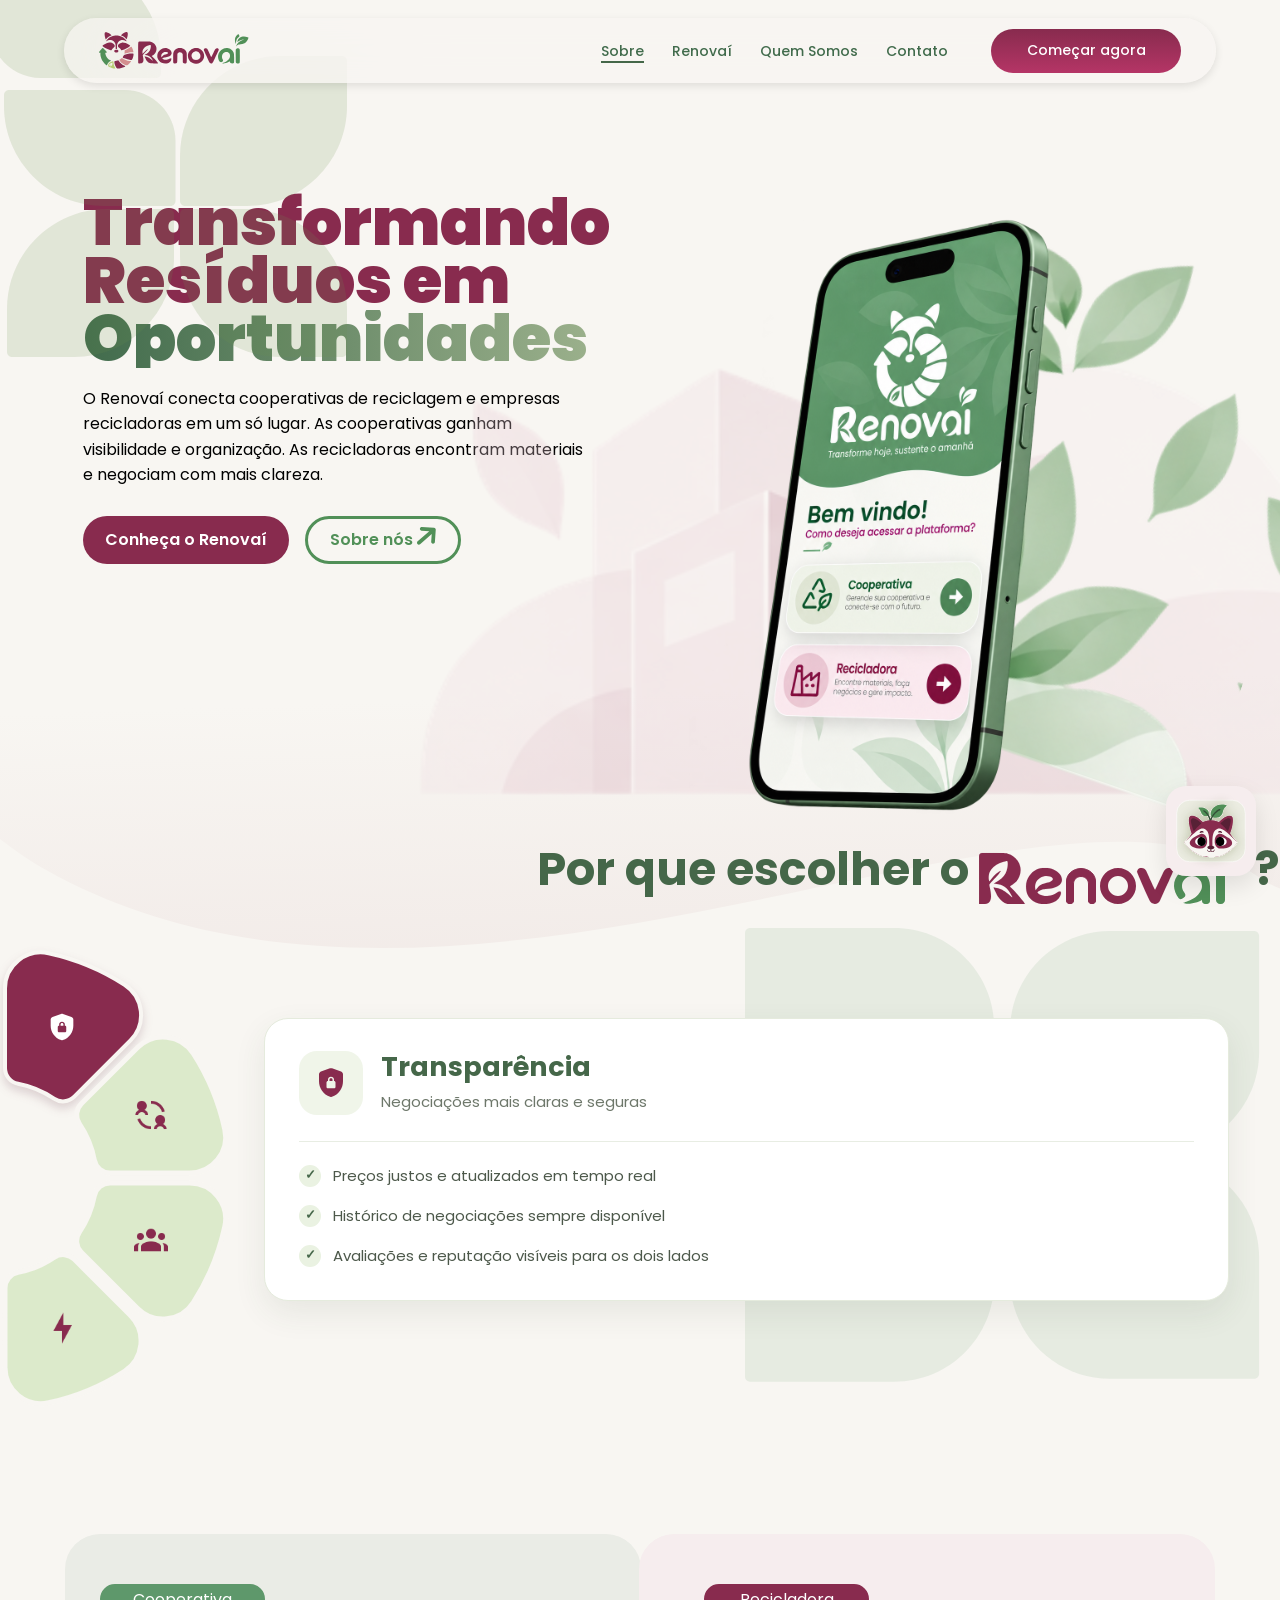
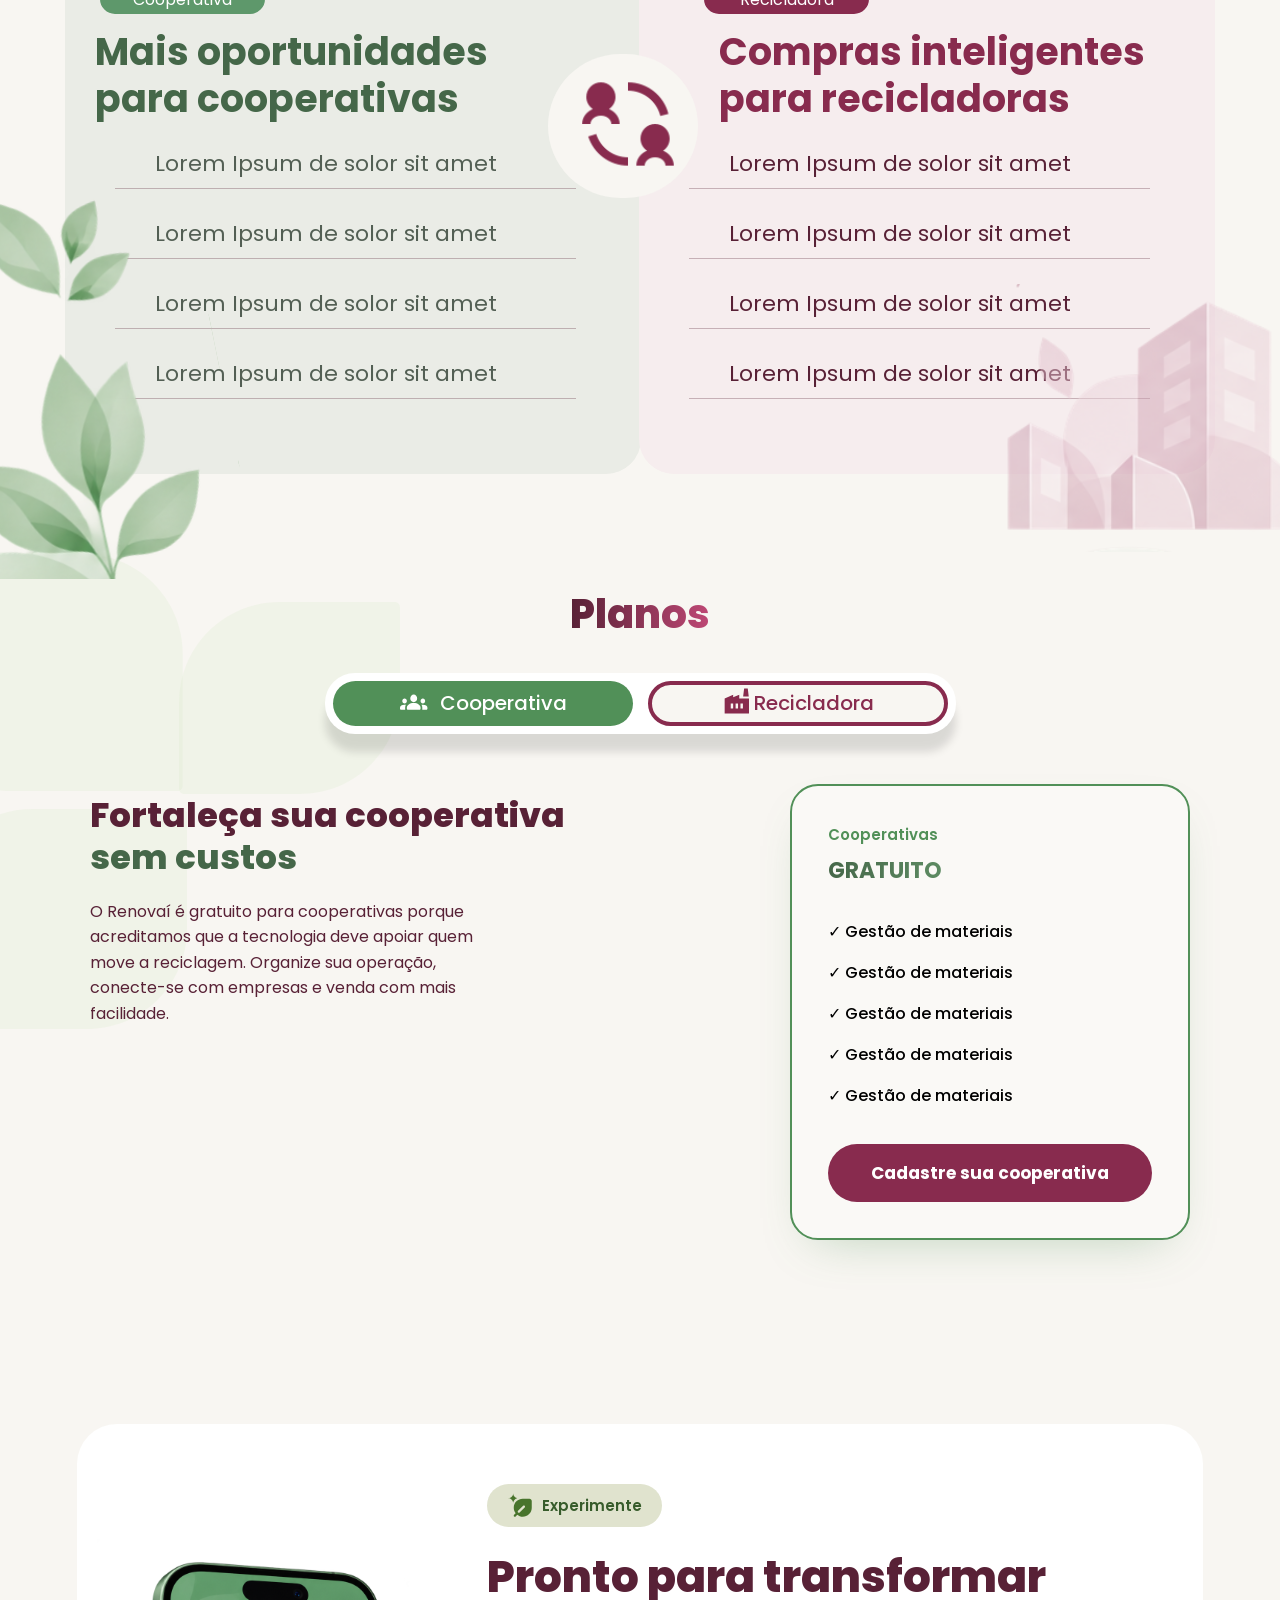
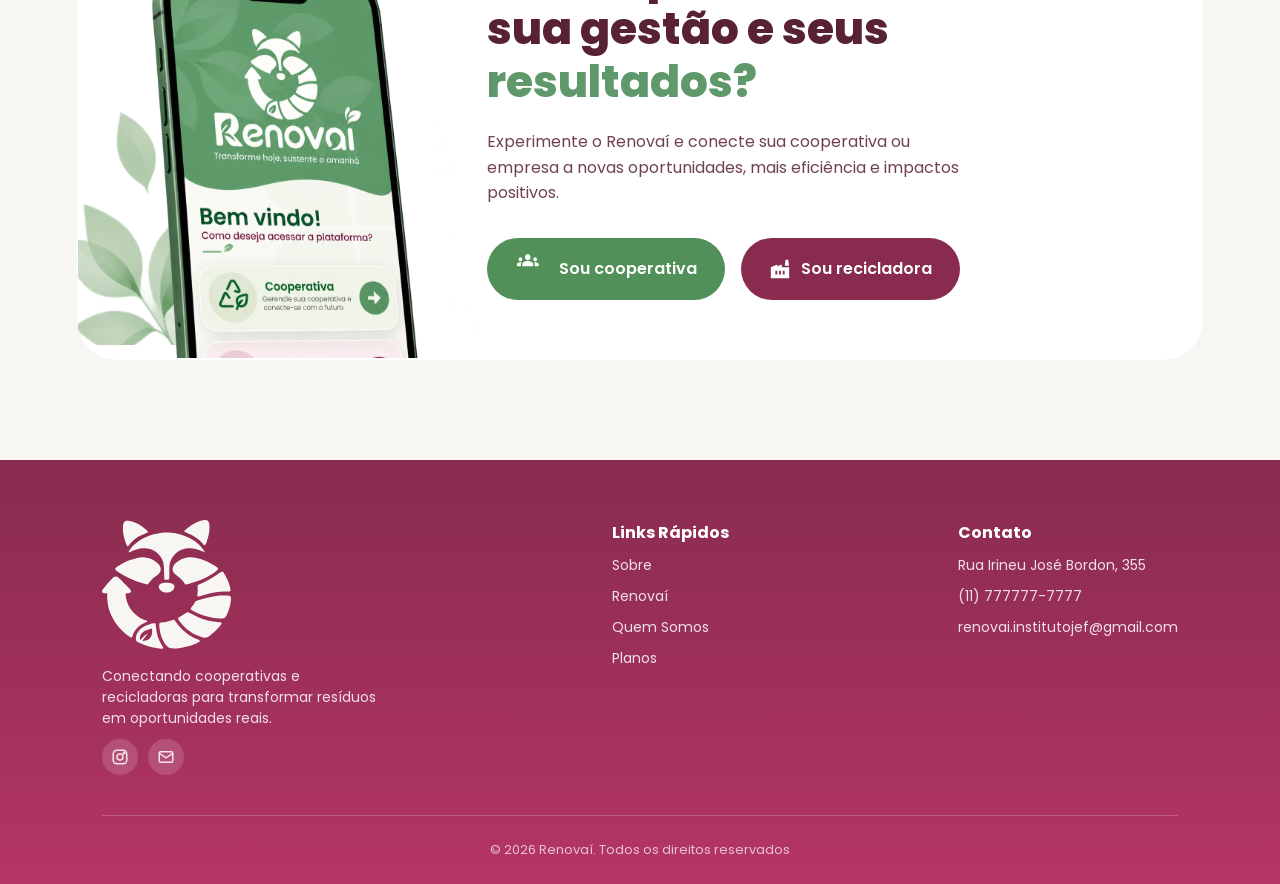
==== commit 895cdacb: "fix: corrigindo as páginas html" ====
--- a/index.html
+++ b/index.html
@@ -85,6 +85,7 @@
         </div>
         </div>
              
+    <div class="hero-mascote"><img src="images/Nimo.svg" alt=""></div>
 </section>
     <section class="beneficios">
     <div class="hero-frase">
@@ -215,6 +216,7 @@
     <img src="images/folha2-section_planos.svg" alt="" class="section4-3">
 
     <div class="div_planos">
+        <h2 class="planos_titulo">Planos</h2>
 
         <!-- Seletor único -->
         <div class="coop_reci">
@@ -260,6 +262,8 @@
             <div class="planos-pagos-cards">
                 <div class="plano-card plano-card-essencial">
                     <h3>Essencial</h3>
+                    <p class="plano-card-sub">Para começar a comprar</p>
+                    <p class="plano-preco">R$49,00<span>/mês</span></p>
                     <ul class="plano-card-lista">
                         <li>✓ Gestão de materiais</li>
                         <li>✓ Gestão de materiais</li>
@@ -267,12 +271,13 @@
                         <li>✓ Gestão de materiais</li>
                         <li>✓ Gestão de materiais</li>
                     </ul>
-                    <p class="plano-preco">R$49,00<span>/mês</span></p>
-                    <button class="plano-card-btn btn-fill-maroon">Assinar Agora</button>
+                    <button class="plano-card-btn btn-fill-maroon">Escolher</button>
                 </div>
 
                 <div class="plano-card plano-card-pro">
                     <h3>RenovaPRO</h3>
+                    <p class="plano-card-sub">Para quem compra em escala</p>
+                    <p class="plano-preco">R$149,00<span>/mês</span></p>
                     <ul class="plano-card-lista">
                         <li>✓ Gestão de materiais</li>
                         <li>✓ Gestão de materiais</li>
@@ -282,8 +287,7 @@
                         <li>✓ Gestão de materiais</li>
                         <li>✓ Gestão de materiais</li>
                     </ul>
-                    <p class="plano-preco">R$149,00<span>/mês</span></p>
-                    <button class="plano-card-btn btn-fill-white">Assinar Agora</button>
+                    <button class="plano-card-btn btn-fill-maroon">Escolher</button>
                 </div>
             </div>
         </div>
--- a/css/style.css
+++ b/css/style.css
@@ -2577,4 +2577,258 @@
 
 .admin {
   background-color: #882B4E;
-}+}
+/* ===== Ajustes de fidelidade ao mockup ===== */
+.planos_titulo {
+  font-size: 40px;
+  font-weight: 800;
+  margin-bottom: 24px;
+}
+
+.faq {
+  max-width: none;
+  background-color: #EBF0E1;
+  padding: 60px 6% 90px;
+}
+
+.faq-lista {
+  max-width: 1100px;
+  margin: 0 auto;
+}
+
+.pesquisa-hero {
+  text-align: left;
+  padding-top: 90px;
+}
+
+.pesquisa-titulo {
+  font-size: 44px;
+  max-width: 520px;
+  margin-bottom: 40px;
+}
+
+/* ===== Planos da Recicladora (layout do mockup) ===== */
+.planos-pagos-cards {
+  align-items: flex-start;
+  gap: 36px;
+}
+
+.planos-pagos-cards .plano-card {
+  width: 300px;
+  padding: 26px 22px 28px;
+  border: 3px solid transparent;
+  border-radius: 26px;
+  background: #E9F1E0;
+  color: #882B4E;
+  box-shadow: 0 18px 30px -18px rgba(69, 103, 73, 0.45);
+}
+
+.planos-pagos-cards .plano-card-essencial {
+  margin-top: 44px;
+}
+
+.planos-pagos-cards .plano-card-pro {
+  width: 330px;
+  border-color: #B53566;
+  box-shadow: 0 22px 36px -18px rgba(136, 43, 78, 0.45);
+}
+
+.planos-pagos-cards .plano-card h3 {
+  margin-bottom: 2px;
+  font-size: 20px;
+  font-weight: 600;
+  color: #882B4E;
+}
+
+.plano-card-sub {
+  margin-bottom: 14px;
+  font-size: 13px;
+  color: #6D8A6F;
+}
+
+.planos-pagos-cards .plano-preco {
+  margin-bottom: 14px;
+  font-size: 40px;
+  font-weight: 800;
+  color: #882B4E;
+}
+
+.planos-pagos-cards .plano-preco span {
+  font-size: 15px;
+  font-weight: 500;
+}
+
+.planos-pagos-cards .plano-card-lista {
+  margin-bottom: 22px;
+  padding: 10px 18px;
+  border-radius: 16px;
+  background: rgba(255, 255, 255, 0.78);
+}
+
+.planos-pagos-cards .plano-card-lista li {
+  padding: 6px 0;
+  font-size: 14px;
+  font-weight: 500;
+  color: #456749;
+}
+
+.planos-pagos-cards .plano-card-btn {
+  display: block;
+  width: auto;
+  margin: 0 auto;
+  padding: 10px 44px;
+  font-size: 15px;
+  font-weight: 600;
+  color: #fff;
+  background: linear-gradient(#882B4E, #B53566);
+}
+
+/* ===== Posição das imagens: seção "Por que escolher" ===== */
+.hero-frase {
+  margin-bottom: 24px;
+}
+
+/* Só decoração: não ocupa espaço, a roda sobe logo abaixo do título */
+.retangulos {
+  height: 0;
+  min-height: 0;
+}
+
+.retangulos img {
+  pointer-events: none;
+}
+
+.card-beneficio {
+  margin-top: 90px;
+}
+
+/* Mascote no canto do hero (como no mockup) */
+.hero-mascote {
+  position: absolute;
+  right: 5%;
+  bottom: 150px;
+  z-index: 6;
+  width: 90px;
+  height: 90px;
+  display: flex;
+  align-items: center;
+  justify-content: center;
+  background-color: #F6EDEE;
+  border-radius: 20px;
+  box-shadow: 0 10px 25px rgba(0, 0, 0, 0.1);
+}
+
+.hero-mascote img {
+  width: 76px;
+}
+
+/* Mascote fixo em todas as páginas (início, Renovaí e Quem somos) */
+.hero-mascote,
+.pesquisa-mascote,
+.solucoes-mascote {
+  position: fixed;
+  right: 24px;
+  bottom: 24px;
+  top: auto;
+  left: auto;
+  z-index: 900;
+  width: 90px;
+  height: 90px;
+  padding: 0;
+  display: flex;
+  align-items: center;
+  justify-content: center;
+  background-color: #F6EDEE;
+  border-radius: 20px;
+  box-shadow: 0 10px 25px rgba(0, 0, 0, 0.1);
+}
+
+.hero-mascote img,
+.pesquisa-mascote img {
+  width: 76px;
+}
+
+/* Na página Renovaí o mascote é a própria <img> */
+img.solucoes-mascote {
+  padding: 7px;
+  object-fit: contain;
+}
+
+/* Ícones do seletor de planos: cor acompanha o estado do botão */
+.cooper:not(.active) img {
+  /* branco -> verde #519058 */
+  filter: brightness(0) saturate(100%) invert(51%) sepia(18%) saturate(1245%) hue-rotate(79deg) brightness(92%) contrast(86%);
+}
+
+.recicl.active img {
+  /* vinho -> branco */
+  filter: brightness(0) invert(1);
+}
+
+/* ===== "A solução": folha + linha funcionam como borda do card =====
+   Ficam do lado de fora, encostadas na borda: à esquerda nos cards da
+   esquerda e à direita nos cards da direita (imagens espelhadas). */
+.caminho-feature {
+  position: relative;
+  min-height: 170px;
+  padding: 22px 26px;
+  text-align: left;
+}
+
+.caminho-feature img {
+  position: absolute;
+  top: 0;
+  max-width: none;
+  pointer-events: none;
+}
+
+.caminho-feature .feat-folha {
+  width: 30px;
+  height: 30px;
+}
+
+/* a haste da folha rosa fica à direita da imagem; a linha nasce nela */
+.caminho-feature .feat-linha {
+  top: 33px;
+  width: 2px;
+  height: calc(100% - 41px);
+  object-fit: none;
+  object-position: top;
+}
+
+.caminho-feature .feat-folha-linha {
+  width: 30px;
+  height: 100%;
+  object-fit: none;
+  object-position: top left;
+}
+
+/* A folha sempre aponta para fora do card e a linha (haste) fica rente à borda.
+   esquerda: rosa já nasce com a haste à direita; verde (haste à esquerda) é espelhado */
+.caminho-feature-esq .feat-folha { left: -36px; }
+.caminho-feature-esq .feat-linha { left: -11px; }
+.caminho-feature-esq .feat-folha-linha { left: -36px; transform: scaleX(-1); }
+
+/* direita: rosa é espelhado (haste à esquerda); verde já nasce com a haste à esquerda */
+.caminho-feature-dir .feat-folha { right: -36px; transform: scaleX(-1); }
+.caminho-feature-dir .feat-linha { right: -11px; }
+.caminho-feature-dir .feat-folha-linha { right: -36px; }
+/* título como faixa na largura do card */
+.caminho-feature-verde h4,
+.caminho-feature-rosa h4 {
+  width: 100%;
+  max-width: 100%;
+  height: auto;
+  margin-bottom: 14px;
+  padding: 8px 14px;
+  border-radius: 12px;
+  font-size: 18px;
+}
+/* Página Renovaí: o hero verde começa no topo, por trás da navbar fixa */
+@media (min-width: 901px) {
+  .solucoes-hero {
+    margin-top: -88px;
+    padding-top: 150px;
+    min-height: 700px;
+  }
+}
--- a/css/responsive.css
+++ b/css/responsive.css
@@ -1015,3 +1015,557 @@
         transition-duration: 0.01ms !important;
     }
 }
+
+/* =========================================
+   PÁGINAS INTERNAS: RENOVAÍ E QUEM SOMOS
+========================================= */
+
+@media (max-width: 1200px) {
+    .solucoes-celular-laptop {
+        width: min(640px, 55vw);
+    }
+
+    .solucoes-folhas {
+        width: min(760px, 65vw);
+        left: -120px;
+    }
+
+    .solucoes-fundo-logo {
+        width: 1100px;
+    }
+
+    .caminho-passo {
+        min-width: 0;
+        flex: 1 1 100%;
+    }
+
+    .caminho-ilustracao,
+    .caminho-ilustracao-verde {
+        width: 100%;
+        height: auto;
+        max-width: 600px;
+    }
+
+    .caminho-passo-verde,
+    .caminho-passo-rosa {
+        width: fit-content;
+        padding: 4px 22px;
+    }
+
+    .simbolo-ods {
+        left: 10%;
+    }
+}
+
+@media (max-width: 900px) {
+    /* Soluções (hero da página Renovaí) */
+    .solucoes-hero {
+        flex-direction: column;
+        min-height: auto;
+        padding: 40px 6% 60px;
+        gap: 24px;
+        text-align: center;
+    }
+
+    .solucoes-texto {
+        order: 1;
+    }
+
+    .solucoes-hero-images {
+        order: 2;
+        width: 100%;
+        max-width: 520px;
+        aspect-ratio: 4 / 3;
+    }
+
+    .solucoes-celular-laptop {
+        width: 100%;
+        left: 0;
+        bottom: 0;
+    }
+
+    .solucoes-folhas {
+        width: 120%;
+        left: -10%;
+        top: -20px;
+    }
+
+    .solucoes-fundo-logo {
+        width: 800px;
+        left: -40px;
+    }
+
+    .solucoes-titulo {
+        font-size: clamp(28px, 5.5vw, 38px);
+    }
+
+    .solucoes-mascote {
+        width: 64px;
+    }
+
+    /* Como funciona */
+    .funciona-titulo {
+        font-size: clamp(26px, 5vw, 34px);
+        flex-wrap: wrap;
+    }
+
+    .funciona-logo {
+        height: 42px;
+    }
+
+    .funciona-numero {
+        font-size: 120px;
+    }
+
+    .funciona-numero-direita {
+        left: -20px;
+    }
+
+    .funciona-numero-esquerda {
+        right: -10px;
+    }
+
+    /* Funcionalidades */
+    .funcionalidades-tabs {
+        flex-wrap: wrap;
+    }
+
+    .tab-cooperativa,
+    .tab-recicladora {
+        width: min(300px, 100%);
+    }
+
+    .carrossel-seta {
+        width: 48px;
+        height: 48px;
+    }
+
+    .carrossel-seta img {
+        width: 20px;
+    }
+
+    /* FAQ */
+    .faq {
+        padding: 40px 5% 70px;
+    }
+
+    /* Quem somos */
+    .pesquisa-titulo {
+        font-size: clamp(28px, 6vw, 38px);
+    }
+
+    .pesquisa-mascote {
+        right: 16px;
+        width: 72px;
+        height: 72px;
+    }
+
+    .pesquisa-mascote img {
+        width: 62px;
+    }
+
+    .caminho-passos {
+        gap: 40px;
+    }
+
+    .caminho-passo-3-topo {
+        margin-left: 0;
+    }
+
+    .caminho-feature-verde h4,
+    .caminho-feature-rosa h4 {
+        width: 100%;
+        max-width: 280px;
+        height: auto;
+        padding: 2px 8px;
+    }
+
+    .caminho-passo-3-celular img {
+        width: min(220px, 60%);
+    }
+
+    .simbolo-ods {
+        left: 0;
+        width: 100%;
+        opacity: 0.5;
+    }
+
+    .ods12-grid {
+        gap: 20px;
+    }
+
+    .equipe-cabecalho {
+        flex-direction: column;
+        align-items: flex-start;
+    }
+
+    .valores-grid {
+        flex-direction: column;
+        align-items: stretch;
+        padding: 30px 24px;
+        gap: 20px;
+    }
+
+    .valores-letras {
+        flex-direction: row;
+        gap: 12px;
+        line-height: 1;
+    }
+
+    .valores-letras span {
+        font-size: 64px;
+    }
+
+    .valores-pin {
+        position: static;
+    }
+}
+
+@media (max-width: 600px) {
+    .solucoes-hero {
+        padding: 30px 5% 50px;
+    }
+
+    .solucoes-descricao {
+        font-size: 14px;
+    }
+
+    .solucoes-fundo-logo {
+        display: none;
+    }
+
+    /* Timeline vira coluna única, linha à esquerda */
+    .funciona {
+        padding: 40px 5% 60px;
+    }
+
+    .funciona-linha {
+        left: 28px;
+    }
+
+    .funciona-linha-item {
+        flex-direction: column;
+        align-items: flex-start;
+        padding-left: 70px;
+        min-height: 0;
+        margin-bottom: 24px;
+    }
+
+    .funciona-conteudo {
+        width: 100%;
+        margin: 0;
+    }
+
+    .funciona-icone-central {
+        left: 28px;
+        top: 40px;
+        width: 46px;
+        height: 46px;
+    }
+
+    .funciona-numero {
+        display: none;
+    }
+
+    /* Funcionalidades */
+    .funcionalidades {
+        padding: 40px 5% 30px;
+    }
+
+    .funcionalidades-titulo {
+        font-size: 30px;
+    }
+
+    .funcionalidade-heading {
+        font-size: 21px;
+    }
+
+    .carrossel {
+        gap: 6px;
+    }
+
+    .carrossel-seta {
+        width: 36px;
+        height: 36px;
+    }
+
+    .funcionalidade-card {
+        flex-basis: 85%;
+        min-width: 0;
+        padding: 20px;
+    }
+
+    .funcionalidade-ilustracao {
+        height: 190px;
+    }
+
+    .faq-titulo {
+        font-size: 26px;
+    }
+
+    .faq-pergunta {
+        padding: 16px 18px;
+        font-size: 14px;
+        gap: 12px;
+    }
+
+    /* Quem somos */
+    .pesquisa-hero,
+    .porque-importa,
+    .caminho,
+    .ods12,
+    .equipe,
+    .valores {
+        padding-left: 5%;
+        padding-right: 5%;
+    }
+
+    .importa-titulo {
+        font-size: 25px;
+    }
+
+    .importa-numero {
+        font-size: 36px;
+        flex-wrap: wrap;
+    }
+
+    .caminho-titulo,
+    .ods12-titulo,
+    .equipe-titulo {
+        font-size: 24px;
+    }
+
+    .caminho-titulo br,
+    .ods12-titulo br {
+        display: none;
+    }
+
+    .equipe-titulo {
+        flex-wrap: wrap;
+    }
+
+    .equipe-logo {
+        height: 26px;
+    }
+
+    .ods12-destaque {
+        flex-direction: column;
+        padding: 20px;
+    }
+
+    .ods12-coluna {
+        min-width: 0;
+        padding: 20px;
+    }
+
+    .equipe-carrossel {
+        gap: 0;
+    }
+
+    .valores-grid {
+        padding: 24px 16px;
+        border-radius: 24px;
+    }
+
+    .valores-letras span {
+        font-size: 48px;
+    }
+
+    .valores-item h4 {
+        width: auto;
+        max-width: 100%;
+    }
+}
+
+/* =========================================
+   INDEX: RODA DE BENEFÍCIOS EM TELAS MÉDIAS
+   O deslocamento fixo de -180px só funciona com o container de 1100px
+   centralizado (telas largas). Abaixo disso a roda encosta na borda
+   esquerda da tela e o card ocupa o restante.
+========================================= */
+
+@media (min-width: 601px) and (max-width: 1360px) {
+    .beneficios-conteudo {
+        max-width: none;
+        padding: 0 4% 0 0;
+        gap: 24px;
+    }
+
+    .icone-trilha {
+        transform: none;
+    }
+
+    .card-beneficio {
+        max-width: none;
+    }
+}
+
+/* =========================================
+   INDEX: HERO EM TABLET/CELULAR
+   O celular passa a ocupar espaço no fluxo, assim a área das imagens
+   cresce com ele e não invade a seção seguinte.
+========================================= */
+
+@media (max-width: 900px) {
+    .images-hero {
+        display: flex;
+        justify-content: center;
+        height: auto;
+        min-height: 0;
+        overflow: visible;
+    }
+
+    .hero-celular {
+        position: relative;
+        top: auto;
+        right: auto;
+        transform: none;
+        width: min(62%, 280px);
+        height: auto;
+        margin-bottom: 30px;
+    }
+
+    .hero-botoes {
+        width: 100%;
+    }
+
+    .conhecaRenovai,
+    .sobreNos {
+        box-sizing: border-box;
+        max-width: 100%;
+        min-width: 0;
+    }
+
+    .sobreNos img {
+        width: 18px;
+        height: auto;
+        flex-shrink: 0;
+    }
+}
+
+@media (max-width: 600px) {
+    .hero-celular {
+        width: min(66%, 250px);
+    }
+}
+
+/* =========================================
+   INDEX: CORREÇÕES DE SOBREPOSIÇÃO (TABLET/CELULAR)
+========================================= */
+
+@media (max-width: 1200px) {
+    /* Ícones centrais cobriam o texto dos dois cards */
+    .section3-2,
+    .section3-3 {
+        display: none;
+    }
+
+    /* Decorações ficam atrás dos cards, só aparecendo nas bordas */
+    .bloco_coop,
+    .bloco_recicladora {
+        z-index: 1;
+    }
+
+    .section3-1,
+    .section3-4 {
+        z-index: 0;
+        max-width: 160px;
+    }
+
+    .section3-1 {
+        top: auto;
+        bottom: 0;
+        left: -30px;
+    }
+
+    .section3-4 {
+        top: auto;
+        bottom: 0;
+        right: 0;
+    }
+}
+
+@media (max-width: 900px) {
+    .planos {
+        min-height: 0;
+    }
+
+    .beneficios_coop_reci {
+        min-height: 0;
+    }
+
+    /* CTA final: o celular não pode descer sobre o texto */
+    .experimente-img {
+        margin: 0 auto;
+    }
+
+    .experimente-celular {
+        top: 0;
+        left: 0;
+    }
+
+    .experimente-folhas {
+        left: 0;
+        bottom: -20px;
+        width: 60%;
+    }
+
+    .experimente-card {
+        overflow: hidden;
+    }
+}
+
+@media (max-width: 600px) {
+    /* Em coluna, flex: 0 0 240px virava altura; a roda precisa dos 500px */
+    .icone-trilha {
+        flex: 0 0 auto;
+        width: 240px;
+        height: 500px;
+    }
+
+    /* Rótulos Cooperativa/Recicladora entram no fluxo, acima do título */
+    .ctacoop,
+    .ctareci {
+        position: static;
+        display: block;
+        width: auto;
+        min-width: 140px;
+        height: 32px;
+        margin: 24px 0 0 22px;
+        padding: 0 20px;
+    }
+
+    .primeira_linha_coop,
+    .primeira_linha_reci {
+        margin-top: 14px;
+    }
+}
+
+@media (max-width: 900px) {
+    .hero-mascote {
+        right: 16px;
+        bottom: 16px;
+        width: 64px;
+        height: 64px;
+    }
+
+    .hero-mascote img {
+        width: 54px;
+    }
+}
+
+@media (max-width: 900px) {
+    .hero-mascote,
+    .pesquisa-mascote,
+    .solucoes-mascote {
+        right: 16px;
+        bottom: 16px;
+        width: 64px;
+        height: 64px;
+    }
+
+    .hero-mascote img,
+    .pesquisa-mascote img {
+        width: 54px;
+    }
+}
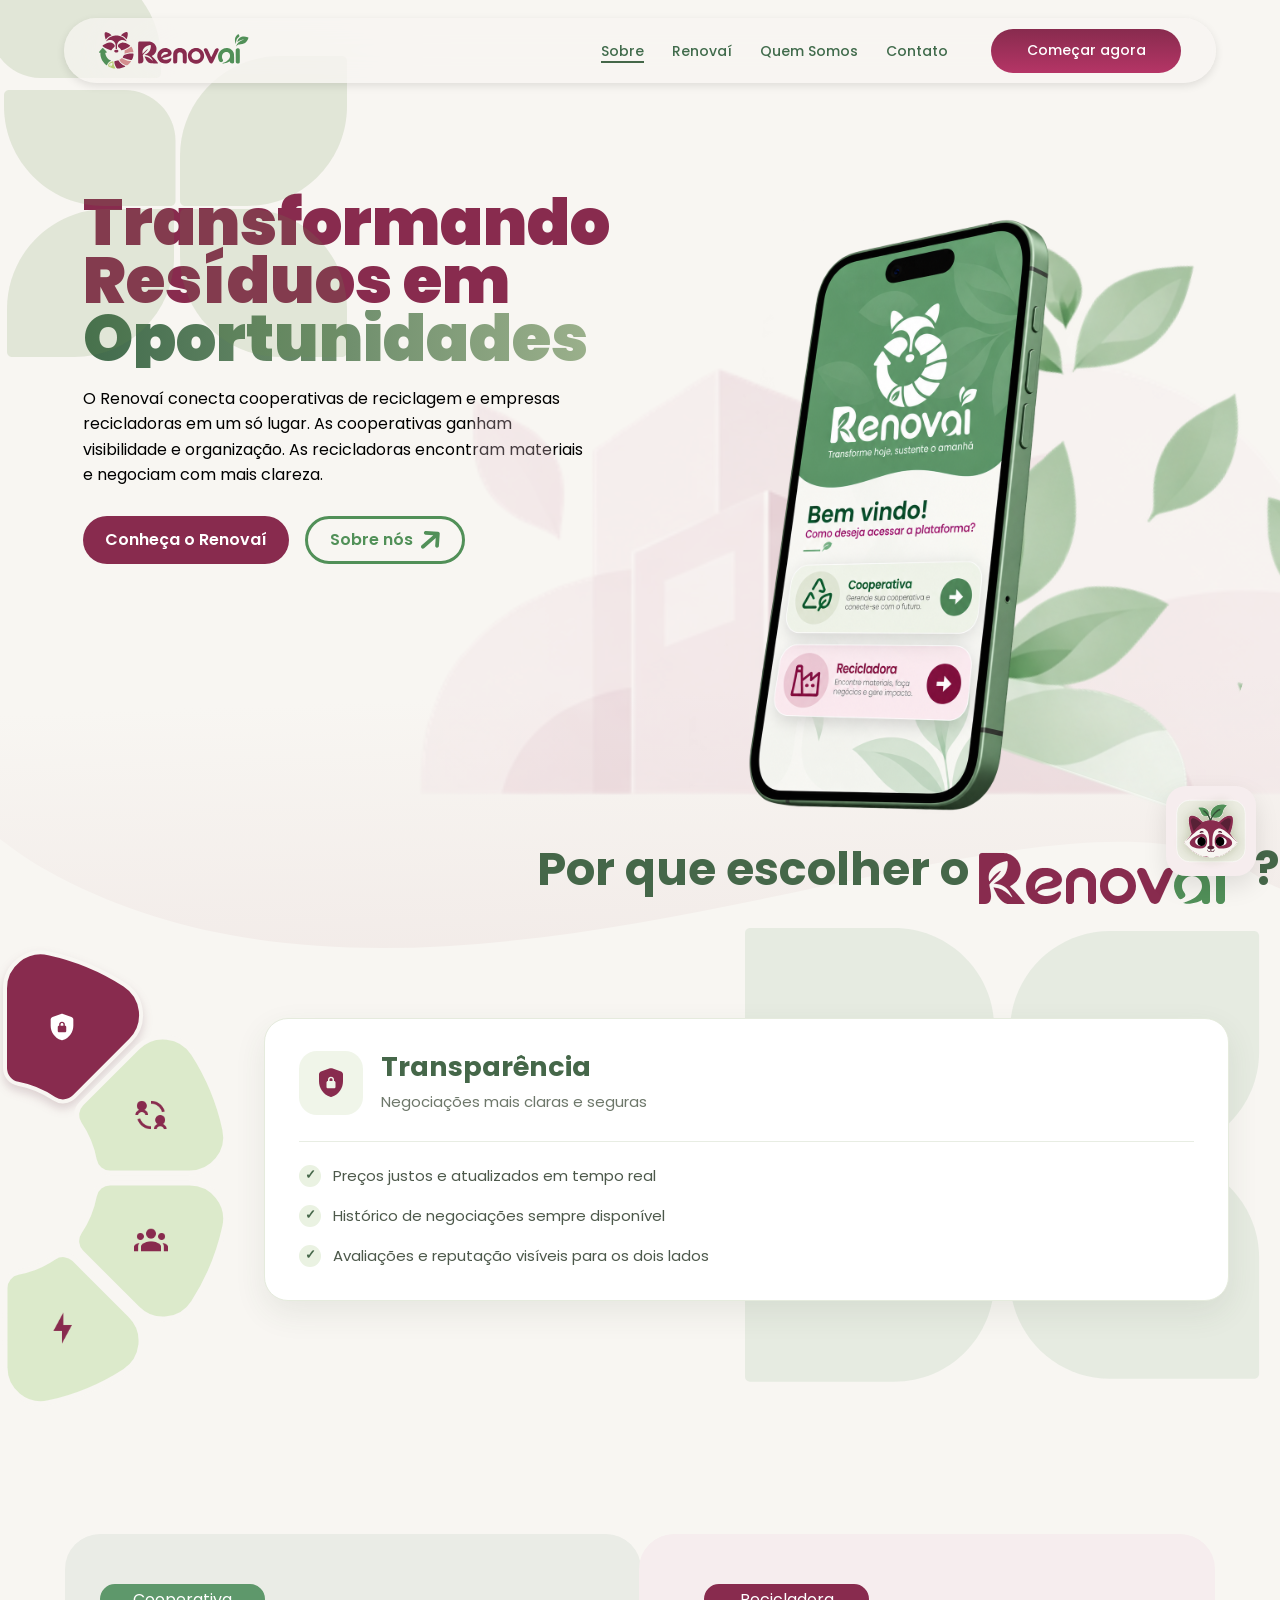
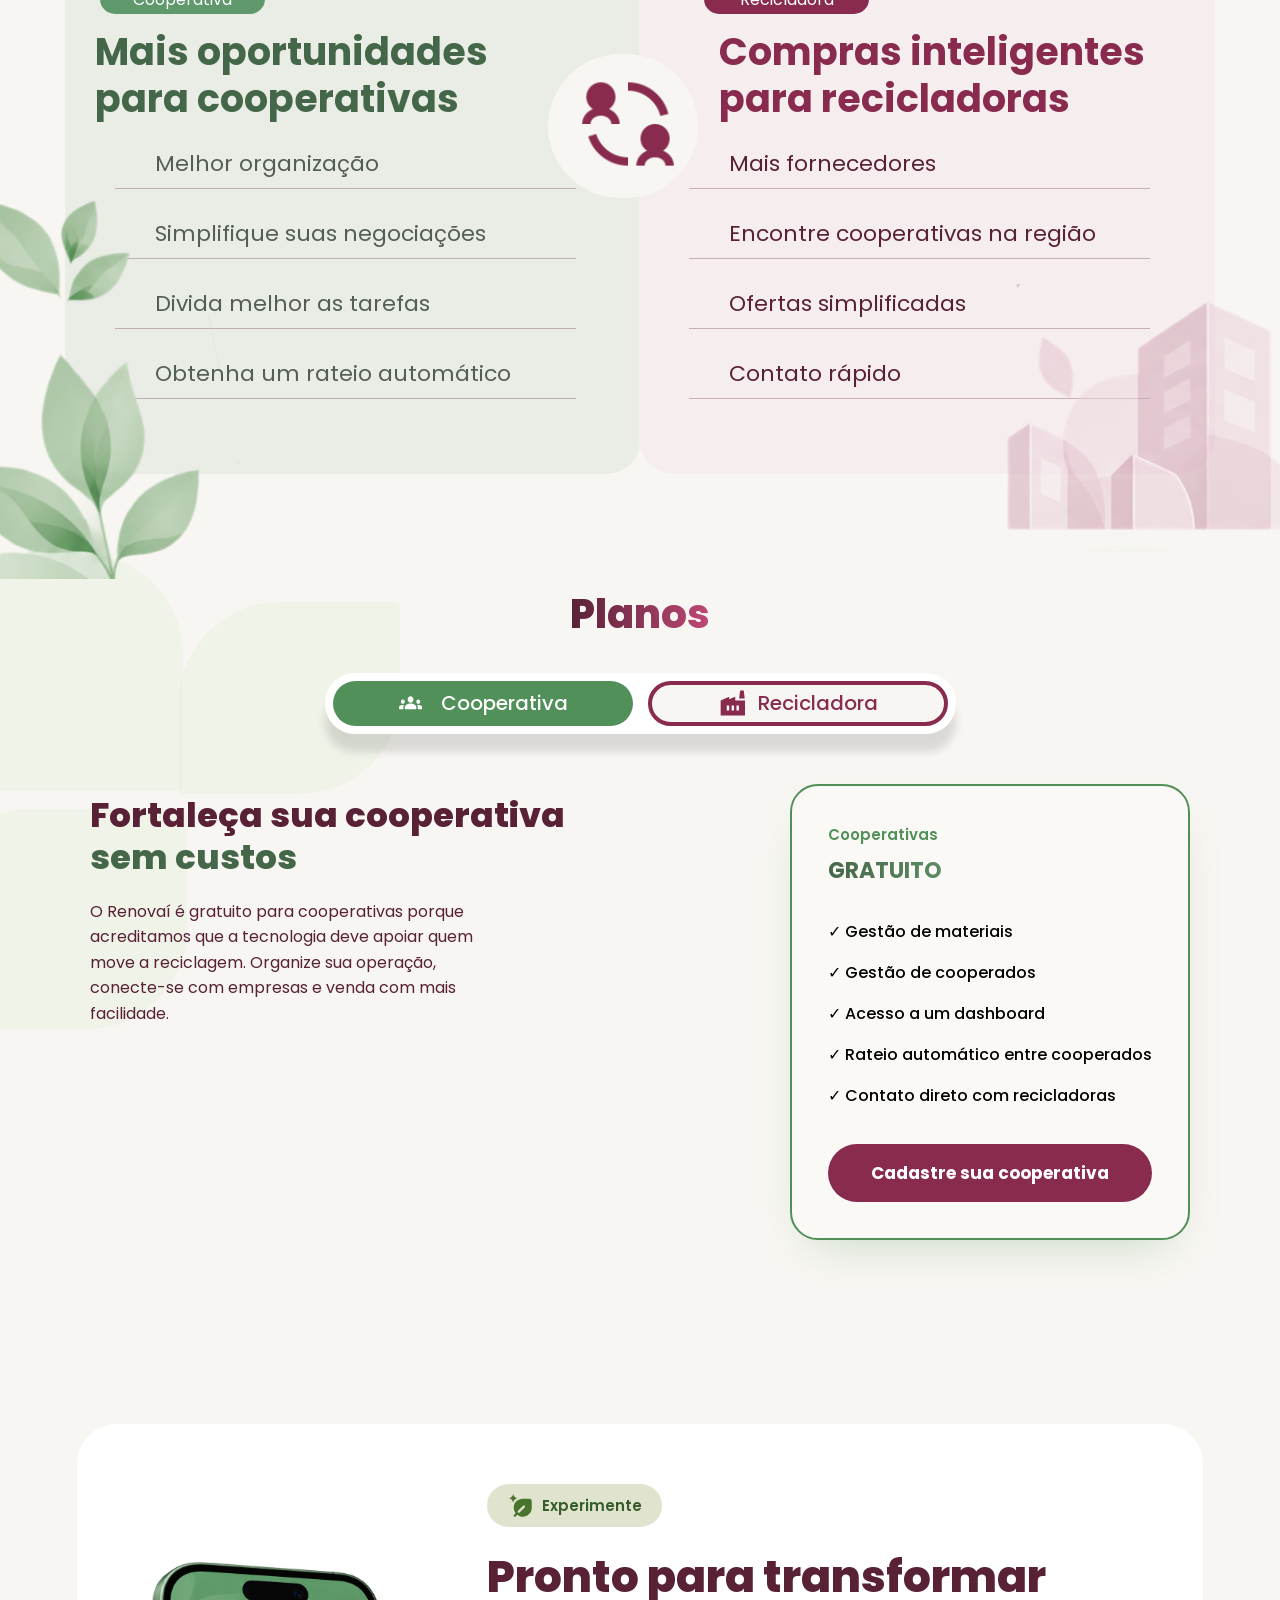
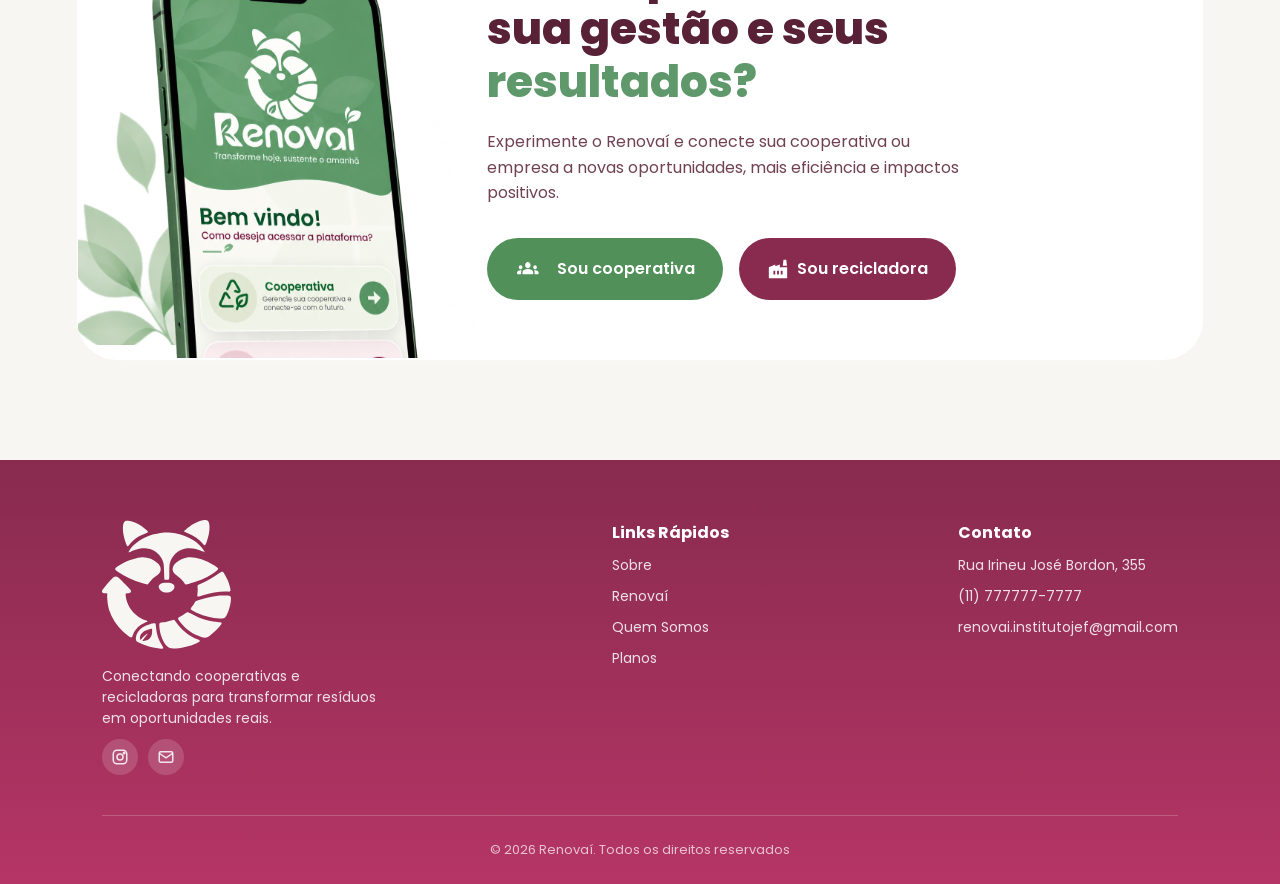
==== commit e83ac076: "fix: ajustando páginas Co-Authored-By: Claude Sonnet 5.5 <noreply@anthropic.com>" ====
--- a/index.html
+++ b/index.html
@@ -7,11 +7,14 @@
     <link rel="shortcut icon" href="images/Nimo.svg" type="image/svg+xml">
     <link rel="stylesheet" href="css/style.css">
     <link rel="stylesheet" href="css/responsive.css">
+    <link rel="stylesheet" href="css/intro.css">
+    <script>(function(){var d=document.documentElement;try{if(sessionStorage.getItem("introVista")||matchMedia("(prefers-reduced-motion: reduce)").matches){d.classList.add("sem-intro");return}}catch(e){}d.classList.add("intro-rodando")})()</script>
     <link rel="preconnect" href="https://fonts.googleapis.com">
     <link rel="preconnect" href="https://fonts.gstatic.com" crossorigin>
     <link href="https://fonts.googleapis.com/css2?family=Poppins:ital,wght@0,100;0,200;0,300;0,400;0,500;0,600;0,700;0,800;0,900;1,100;1,200;1,300;1,400;1,500;1,600;1,700;1,800;1,900&family=Pridi:wght@200;300;400;500;600;700&display=swap" rel="stylesheet">
 </head>
 <body>
+    <div id="intro" aria-hidden="true"><svg id="introSvg"><defs><linearGradient id="introGrad" x1="0" y1="0" x2="1" y2="1"><stop offset="0" stop-color="#882B4E"/><stop offset="1" stop-color="#B53566"/></linearGradient><mask id="introMascara" maskUnits="userSpaceOnUse"><rect id="introMascaraFundo" fill="#fff"/><circle id="introFuro" fill="#000" r="0"/></mask></defs><rect id="introFundo" fill="url(#introGrad)" mask="url(#introMascara)"/><g id="introPalco"><circle id="introAnel" fill="none" stroke="#F8F6F2"/><text id="introEsq" text-anchor="end">REN</text><text id="introDir" text-anchor="start">VAÍ</text></g></svg></div>
     <header class="header">
         <nav class="navbar" aria-label="Navegação Principal">
                 <img src="images/Frame 6.svg" alt="Logo Renovaí" id="logo">
@@ -74,13 +77,13 @@
         </p>
 
         <div class="hero-botoes">
-            <button class="conhecaRenovai">
+            <a class="conhecaRenovai" href="pages/renovai.html">
             Conheça o Renovaí
-            </button>
-
-            <button class="sobreNos">
+            </a>
+
+            <a class="sobreNos" href="pages/quem_somos.html">
             Sobre nós  <img src="images/seta_sobrenos.svg" alt="seta_sobrenos">
-            </button>
+            </a>
 
         </div>
         </div>
@@ -182,13 +185,13 @@
         <h2 class="text_coop">
             <span class="primeira_linha_coop">Mais oportunidades</span> <span class="segunda_linha_coop">para cooperativas</span> 
         </h2>        
-        <p class="texto1_card_coop">Lorem Ipsum de solor sit amet </p>
+        <p class="texto1_card_coop">Melhor organização </p>
         <hr class="linhas-1_card">
-        <p class="texto2_card_coop">Lorem Ipsum de solor sit amet</p>
+        <p class="texto2_card_coop">Simplifique suas negociações</p>
         <hr class="linhas-2_card">
-        <p class="texto3_card_coop">Lorem Ipsum de solor sit amet</p>
+        <p class="texto3_card_coop">Divida melhor as tarefas</p>
         <hr class="linhas-3_card">
-        <p class="texto4_card_coop">Lorem Ipsum de solor sit amet</p>
+        <p class="texto4_card_coop">Obtenha um rateio automático</p>
         <hr class="linhas-4_card">
     </div>
 
@@ -199,13 +202,13 @@
         <h2>
             <span class="primeira_linha_reci">Compras inteligentes</span> <span class="segunda_linha_reci">para recicladoras</span>
         </h2>
-        <p class="texto1_card_reci">Lorem Ipsum de solor sit amet </p>
+        <p class="texto1_card_reci">Mais fornecedores </p>
         <hr class="linhas1_card">
-        <p class="texto2_card_reci">Lorem Ipsum de solor sit amet</p>
+        <p class="texto2_card_reci">Encontre cooperativas na região</p>
         <hr class="linhas2_card">
-        <p class="texto3_card_reci">Lorem Ipsum de solor sit amet</p>
+        <p class="texto3_card_reci">Ofertas simplificadas</p>
         <hr class="linhas3_card">
-        <p class="texto4_card_reci">Lorem Ipsum de solor sit amet</p>
+        <p class="texto4_card_reci">Contato rápido</p>
         <hr class="linhas4_card">
     </div>
 </section>
@@ -246,10 +249,10 @@
                     <h3 class="plano-card-preco-grande">GRATUITO</h3>
                     <ul class="plano-card-lista">
                         <li>✓ Gestão de materiais</li>
-                        <li>✓ Gestão de materiais</li>
-                        <li>✓ Gestão de materiais</li>
-                        <li>✓ Gestão de materiais</li>
-                        <li>✓ Gestão de materiais</li>
+                        <li>✓ Gestão de cooperados</li>
+                        <li>✓ Acesso a um dashboard</li>
+                        <li>✓ Rateio automático entre cooperados</li>
+                        <li>✓ Contato direto com recicladoras</li>
                     </ul>
                     <button class="plano-card-btn btn-fill-maroon">Cadastre sua cooperativa</button>
                 </div>
@@ -265,11 +268,11 @@
                     <p class="plano-card-sub">Para começar a comprar</p>
                     <p class="plano-preco">R$49,00<span>/mês</span></p>
                     <ul class="plano-card-lista">
-                        <li>✓ Gestão de materiais</li>
-                        <li>✓ Gestão de materiais</li>
-                        <li>✓ Gestão de materiais</li>
-                        <li>✓ Gestão de materiais</li>
-                        <li>✓ Gestão de materiais</li>
+                        <li>✓ Busca de cooperativas na região</li>
+                        <li>✓ Ofertas de materiais simplificadas</li>
+                        <li>✓ Contato direto com cooperativas</li>
+                        <li>✓ Gestão de compras</li>
+                        <li>✓ Dashboard básico de acompanhamento</li>
                     </ul>
                     <button class="plano-card-btn btn-fill-maroon">Escolher</button>
                 </div>
@@ -279,13 +282,13 @@
                     <p class="plano-card-sub">Para quem compra em escala</p>
                     <p class="plano-preco">R$149,00<span>/mês</span></p>
                     <ul class="plano-card-lista">
-                        <li>✓ Gestão de materiais</li>
-                        <li>✓ Gestão de materiais</li>
-                        <li>✓ Gestão de materiais</li>
-                        <li>✓ Gestão de materiais</li>
-                        <li>✓ Gestão de materiais</li>
-                        <li>✓ Gestão de materiais</li>
-                        <li>✓ Gestão de materiais</li>
+                        <li>✓ Tudo do plano Essencial</li>
+                        <li>✓ Cooperativas e ofertas ilimitadas</li>
+                        <li>✓ Destaque nas buscas</li>
+                        <li>✓ Relatórios avançados de compras</li>
+                        <li>✓ Rastreabilidade dos materiais</li>
+                        <li>✓ Dashboard completo</li>
+                        <li>✓ Suporte prioritário</li>
                     </ul>
                     <button class="plano-card-btn btn-fill-maroon">Escolher</button>
                 </div>
@@ -354,22 +357,22 @@
             <p class="footer-titulo">Links Rápidos</p>
         </li>
         <li>
-            <a href="/index.html">
+            <a href="index.html">
                 Sobre
             </a>
         </li>
         <li>
-            <a href="/pages/renovai.html">
+            <a href="pages/renovai.html">
                 Renovaí
             </a>
         </li>
         <li>
-            <a href="/pages/quem_somos.html">
+            <a href="pages/quem_somos.html">
                 Quem Somos
             </a>
         </li>
         <li>
-            <a href="/index.html#planos">
+            <a href="index.html#planos">
                 Planos
             </a>
         </li>
@@ -386,6 +389,7 @@
     <p class="footer-copy">© 2026 Renovaí. Todos os direitos reservados
     </p>
     </footer>
+    <script src="scripts/intro.js" defer></script>
     <script src="scripts/main.js" defer></script>
 </body>
 </html>
--- a/css/style.css
+++ b/css/style.css
@@ -958,18 +958,17 @@
 }
 
 .cooper img {
-  width: 42px;
-  height: 42px;
+  width: 36px;
+  height: 36px;
   object-fit: contain;
-  margin-top: 20px;
+  margin: 0 8px 0 0;
 }
 
 .recicl img {
   width: 32px;
   height: 32px;
   object-fit: contain;
-  margin-left: 0%;
-  margin-top: -5px;
+  margin: 0 8px 0 0;
 }
 
 .planos-bloco-destaque,
@@ -1372,6 +1371,11 @@
   user-select: none;
 }
 
+.solucoes-fundo-logo img {
+  display: block;
+  width: 100%;
+}
+
 .solucoes-hero-images {
   position: relative;
   z-index: 2;
@@ -1900,7 +1904,9 @@
 }
 
 .importa-badge {
-  display: inline-block;
+  display: inline-flex;
+  align-items: center;
+  gap: 8px;
   background-color: #E3E8D9;
   color: #375C2B;
   font-weight: 600;
@@ -2008,8 +2014,17 @@
   padding: 40px 6% 60px;
 }
 
+.importa-badge img,
+.caminho-badge img {
+  display: block;
+  flex-shrink: 0;
+  transform: translateY(-2px);
+}
+
 .caminho-badge {
-  display: inline-block;
+  display: inline-flex;
+  align-items: center;
+  gap: 8px;
   color: #375C2B;
   font-weight: 600;
   font-size: 14px;
@@ -2752,6 +2767,263 @@
 img.solucoes-mascote {
   padding: 7px;
   object-fit: contain;
+}
+
+/* Balão de fala do Nimo ao passar o mouse */
+.hero-mascote::after,
+.pesquisa-mascote::after {
+  content: "Olá, eu sou o Nimo! Como posso te ajudar?";
+  position: absolute;
+  right: 0;
+  bottom: calc(100% + 14px);
+  width: 210px;
+  padding: 12px 16px;
+  background-color: #fff;
+  color: #2f4a33;
+  font-family: "Poppins", sans-serif;
+  font-size: 14px;
+  font-weight: 500;
+  line-height: 1.4;
+  text-align: left;
+  border-radius: 16px;
+  box-shadow: 0 10px 25px rgba(0, 0, 0, 0.15);
+  opacity: 0;
+  transform: translateY(8px) scale(0.95);
+  transform-origin: bottom right;
+  transition: opacity 0.2s ease, transform 0.2s ease;
+  pointer-events: none;
+}
+
+/* Setinha do balão */
+.hero-mascote::before,
+.pesquisa-mascote::before {
+  content: "";
+  position: absolute;
+  right: 32px;
+  bottom: calc(100% + 6px);
+  width: 14px;
+  height: 14px;
+  background-color: #fff;
+  transform: rotate(45deg) translateY(8px);
+  opacity: 0;
+  transition: opacity 0.2s ease, transform 0.2s ease;
+  pointer-events: none;
+}
+
+.hero-mascote:hover::after,
+.pesquisa-mascote:hover::after {
+  opacity: 1;
+  transform: translateY(0) scale(1);
+}
+
+.hero-mascote:hover::before,
+.pesquisa-mascote:hover::before {
+  opacity: 1;
+  transform: rotate(45deg) translateY(0);
+}
+
+/* Esconde o balão de hover enquanto o chat está aberto */
+.nimo-ativo::after,
+.nimo-ativo::before {
+  display: none;
+}
+
+/* Pop-up de perguntas do Nimo */
+.nimo-chat {
+  position: fixed;
+  right: 24px;
+  bottom: 130px;
+  z-index: 901;
+  width: 320px;
+  max-width: calc(100vw - 32px);
+  height: min(420px, calc(100vh - 200px));
+  display: flex;
+  flex-direction: column;
+  background-color: #fff;
+  border-radius: 24px;
+  box-shadow: 0 20px 50px rgba(69, 103, 73, 0.3), 0 0 0 1px rgba(69, 103, 73, 0.08);
+  overflow: hidden;
+  font-family: "Poppins", sans-serif;
+  transform-origin: bottom right;
+  animation: nimo-chat-entrada 0.3s cubic-bezier(0.3, 1.4, 0.5, 1);
+}
+
+.nimo-chat[hidden] {
+  display: none;
+}
+
+@keyframes nimo-chat-entrada {
+  from { opacity: 0; transform: translateY(12px) scale(0.97); }
+  to { opacity: 1; transform: none; }
+}
+
+.nimo-chat-topo {
+  display: flex;
+  align-items: center;
+  gap: 10px;
+  padding: 10px 14px;
+  background: linear-gradient(135deg, #456749 0%, #5d8a62 100%);
+  color: #fff;
+}
+
+.nimo-chat-avatar {
+  width: 36px;
+  height: 36px;
+  padding: 3px;
+  background-color: #F6EDEE;
+  border-radius: 14px;
+  box-shadow: 0 0 0 3px rgba(255, 255, 255, 0.25);
+}
+
+.nimo-chat-titulo {
+  display: flex;
+  flex-direction: column;
+  line-height: 1.25;
+}
+
+.nimo-chat-titulo strong {
+  font-size: 16px;
+}
+
+.nimo-chat-titulo span {
+  display: flex;
+  align-items: center;
+  gap: 6px;
+  font-size: 12px;
+  opacity: 0.9;
+}
+
+/* Bolinha de "online" */
+.nimo-chat-titulo span::before {
+  content: "";
+  width: 8px;
+  height: 8px;
+  background-color: #9ef0a6;
+  border-radius: 50%;
+}
+
+.nimo-chat-fechar {
+  margin-left: auto;
+  width: 32px;
+  height: 32px;
+  background: rgba(255, 255, 255, 0.18);
+  border: none;
+  border-radius: 50%;
+  color: #fff;
+  font-size: 22px;
+  line-height: 1;
+  cursor: pointer;
+  transition: background-color 0.15s ease, transform 0.15s ease;
+}
+
+.nimo-chat-fechar:hover {
+  background: rgba(255, 255, 255, 0.32);
+  transform: rotate(90deg);
+}
+
+.nimo-chat-mensagens {
+  flex: 1;
+  min-height: 0;
+  padding: 14px;
+  display: flex;
+  flex-direction: column;
+  gap: 10px;
+  overflow-y: auto;
+  background-color: #fbf7f7;
+  scroll-behavior: smooth;
+}
+
+.nimo-msg {
+  max-width: 85%;
+  margin: 0;
+  padding: 11px 15px;
+  font-size: 14px;
+  line-height: 1.45;
+  border-radius: 18px;
+  animation: nimo-msg-entrada 0.25s ease;
+}
+
+@keyframes nimo-msg-entrada {
+  from { opacity: 0; transform: translateY(8px); }
+  to { opacity: 1; transform: none; }
+}
+
+.nimo-msg-nimo {
+  align-self: flex-start;
+  background-color: #fff;
+  color: #2f4a33;
+  border-bottom-left-radius: 4px;
+  box-shadow: 0 2px 8px rgba(0, 0, 0, 0.07);
+}
+
+.nimo-msg-usuario {
+  align-self: flex-end;
+  background: linear-gradient(135deg, #456749, #5d8a62);
+  color: #fff;
+  border-bottom-right-radius: 4px;
+}
+
+/* Indicador "digitando..." */
+.nimo-digitando {
+  display: flex;
+  gap: 4px;
+  padding: 14px 16px;
+}
+
+.nimo-digitando i {
+  width: 7px;
+  height: 7px;
+  background-color: #9bb59e;
+  border-radius: 50%;
+  animation: nimo-ponto 1s infinite ease-in-out;
+}
+
+.nimo-digitando i:nth-child(2) { animation-delay: 0.15s; }
+.nimo-digitando i:nth-child(3) { animation-delay: 0.3s; }
+
+@keyframes nimo-ponto {
+  0%, 60%, 100% { transform: translateY(0); opacity: 0.5; }
+  30% { transform: translateY(-5px); opacity: 1; }
+}
+
+.nimo-chat-opcoes {
+  display: flex;
+  flex-wrap: wrap;
+  gap: 8px;
+  flex-shrink: 0;
+  max-height: 110px;
+  padding: 10px 14px 14px;
+  background-color: #fff;
+  border-top: 1px solid #efe6e7;
+  overflow-y: auto;
+}
+
+.nimo-chat-opcoes button {
+  padding: 8px 14px;
+  background-color: #fff;
+  color: #456749;
+  border: 1.5px solid #c5d6c7;
+  border-radius: 999px;
+  font-family: inherit;
+  font-size: 12.5px;
+  font-weight: 500;
+  text-align: left;
+  cursor: pointer;
+  transition: background-color 0.15s ease, color 0.15s ease, border-color 0.15s ease, transform 0.15s ease;
+}
+
+.nimo-chat-opcoes button:hover {
+  background-color: #456749;
+  border-color: #456749;
+  color: #fff;
+  transform: translateY(-2px);
+}
+
+@media (max-width: 480px) {
+  .nimo-chat {
+    right: 16px;
+    bottom: 120px;
+  }
 }
 
 /* Ícones do seletor de planos: cor acompanha o estado do botão */
@@ -2832,3 +3104,596 @@
     min-height: 700px;
   }
 }
+
+/* ===== Linha do tempo "Como o Renovaí funciona?" ===== */
+.funciona-timeline {
+  max-width: 980px;
+}
+
+/* linha central some suavemente nas pontas */
+.funciona-linha {
+  width: 3px;
+  border-left: 0;
+  border-radius: 3px;
+  background: linear-gradient(to bottom, transparent, #456749 7%, #456749 93%, transparent);
+}
+
+.funciona-linha-item {
+  min-height: 150px;
+  margin-bottom: 26px;
+}
+
+/* cards acima dos números, com leve elevação ao passar o mouse */
+.funciona-conteudo {
+  position: relative;
+  z-index: 2;
+  transition: transform 0.2s ease, box-shadow 0.2s ease;
+}
+
+.funciona-conteudo:hover {
+  transform: translateY(-3px);
+  box-shadow: 0 16px 34px -16px rgba(0, 0, 0, 0.28);
+}
+
+/* conector entre o card e o ícone central */
+.funciona-conteudo::after {
+  content: "";
+  position: absolute;
+  top: 50%;
+  width: 24px;
+  height: 2px;
+  background: rgba(69, 103, 73, 0.45);
+}
+
+.funciona-esquerda::after {
+  right: -24px;
+}
+
+.funciona-direita::after {
+  left: -24px;
+  background: rgba(136, 43, 78, 0.4);
+}
+
+/* ícone central: anel e sombra na cor do lado do card */
+.funciona-icone-central {
+  width: 60px;
+  height: 60px;
+  border-width: 3px;
+  background: #FAF9F6;
+  box-shadow: 0 6px 16px -6px rgba(0, 0, 0, 0.25);
+}
+
+.funciona-linha-item:has(.funciona-esquerda) .funciona-icone-central {
+  border-color: #456749;
+}
+
+.funciona-linha-item:has(.funciona-direita) .funciona-icone-central {
+  border-color: #B53566;
+}
+
+/* números ficam fora do card, atrás dele */
+.funciona-numero {
+  z-index: 0;
+  line-height: 1;
+}
+
+.funciona-numero-direita {
+  left: -50px;
+}
+
+.funciona-numero-esquerda {
+  right: -50px;
+}
+
+/* números totalmente fora dos cards (telas largas) */
+.funciona-numero-direita {
+  left: -120px;
+}
+
+.funciona-numero-esquerda {
+  right: -120px;
+}
+
+/* sem espaço fora do card, o número só atrapalharia */
+@media (max-width: 1250px) {
+  .funciona-numero {
+    display: none;
+  }
+}
+/* ===== Linha do tempo: animação de entrada conforme a rolagem ===== */
+@media (prefers-reduced-motion: no-preference) {
+  /* cards entram deslizando do próprio lado (a propriedade "translate" não
+     briga com o "transform" do efeito de hover) */
+  .funciona.com-js .funciona-conteudo {
+    opacity: 0;
+    translate: -48px 0;
+    transition: opacity 0.6s ease, translate 0.6s ease, transform 0.2s ease, box-shadow 0.2s ease;
+  }
+
+  .funciona.com-js .funciona-direita {
+    translate: 48px 0;
+  }
+
+  .funciona.com-js .funciona-icone-central {
+    opacity: 0;
+    transform: translate(-50%, -50%) scale(0.4);
+    transition: opacity 0.4s ease 0.15s, transform 0.5s cubic-bezier(0.3, 1.5, 0.5, 1) 0.15s;
+  }
+
+  .funciona.com-js .funciona-numero {
+    opacity: 0;
+    transition: opacity 0.8s ease 0.35s;
+  }
+
+  .funciona.com-js .funciona-linha-item.visivel .funciona-conteudo {
+    opacity: 1;
+    translate: 0 0;
+  }
+
+  .funciona.com-js .funciona-linha-item.visivel .funciona-icone-central {
+    opacity: 1;
+    transform: translate(-50%, -50%) scale(1);
+  }
+
+  .funciona.com-js .funciona-linha-item.visivel .funciona-numero-direita {
+    opacity: 0.65;
+  }
+
+  .funciona.com-js .funciona-linha-item.visivel .funciona-numero-esquerda {
+    opacity: 1;
+  }
+}
+
+/* ===== Animação de entrada (ao abrir a página) =====
+   Usa as propriedades "translate"/"scale", que não brigam com os "transform"
+   já usados no layout. "backwards" mantém cada item escondido durante o atraso. */
+@keyframes entrada-subir  { from { opacity: 0; translate: 0 32px; } }
+@keyframes entrada-descer { from { opacity: 0; translate: 0 -28px; } }
+@keyframes entrada-lado   { from { opacity: 0; translate: 70px 0; } }
+@keyframes entrada-fade   { from { opacity: 0; } }
+@keyframes entrada-pop    { from { opacity: 0; scale: 0.85; } }
+
+@media (prefers-reduced-motion: no-preference) {
+  .navbar {
+    animation: entrada-descer 0.7s ease-out backwards;
+  }
+
+  /* fundo do hero aparece primeiro, bem suave */
+  .hero-img-1, .hero-img-2, .hero-img-3, .hero-img-4, .hero-img-5,
+  .hero-fundo, .hero-predios {
+    animation: entrada-fade 1.2s ease-out backwards;
+  }
+
+  /* texto: título, parágrafo e botões em sequência */
+  .hero-texto .titulo1 { animation: entrada-subir 0.8s ease-out 0.15s backwards; }
+  .hero-texto p        { animation: entrada-subir 0.8s ease-out 0.35s backwards; }
+  .hero-botoes         { animation: entrada-subir 0.8s ease-out 0.55s backwards; }
+
+  /* celular entra pela direita, folhas e mascote surgem depois */
+  .hero-celular { animation: entrada-lado 1s cubic-bezier(0.2, 0.7, 0.2, 1) 0.3s backwards; }
+  .hero-folhas  { animation: entrada-fade 1s ease-out 0.9s backwards; }
+  .hero-mascote { animation: entrada-pop 0.6s cubic-bezier(0.3, 1.5, 0.5, 1) 1.2s backwards; }
+}
+
+/* ===== Entrada por rolagem (todas as páginas) =====
+   Usa animation (não transition) para não sobrescrever transições já existentes. */
+@media (prefers-reduced-motion: no-preference) {
+  html.rev-pronto .rev:not(.visivel) {
+    opacity: 0;
+  }
+
+  html.rev-pronto .rev.visivel {
+    animation: entrada-subir 0.7s ease-out var(--atraso, 0s) backwards;
+  }
+}
+
+/* ===== ODS 12: ícone e caixas de texto ===== */
+.ods12-titulo span {
+  display: inline-block;
+  vertical-align: middle;
+  margin-left: 10px;
+}
+
+.ods12-icone {
+  display: block;
+  width: 64px;
+  height: 64px;
+  object-fit: contain;
+}
+.ods12-grid {
+  position: relative;
+  z-index: 1;
+}
+
+.ods12-coluna {
+  padding: 26px 28px;
+  border: 1px solid rgba(69, 103, 73, 0.18);
+}
+
+.ods12-coluna p {
+  border-left: 3px solid #456749;
+  padding-left: 16px;
+}
+
+.ods12-destaque {
+  position: relative;
+  z-index: 1;
+  border: 1px solid rgba(69, 103, 73, 0.18);
+  align-items: center;
+}
+
+@media (max-width: 600px) {
+  .ods12-icone {
+    width: 48px;
+    height: 48px;
+  }
+
+  .ods12-coluna {
+    padding: 20px;
+  }
+}
+
+/* ===== Ajustes de alinhamento ===== */
+
+/* Ícone de pessoas tem a arte no topo do SVG: desce para centralizar com o texto */
+.cooper img {
+  transform: translateY(9px);
+}
+
+.btn-sou-cooperativa img {
+  transform: translateY(8px);
+}
+
+/* Número ao lado do título de cada passo */
+.caminho-passo {
+  display: grid;
+  grid-template-columns: auto 1fr;
+  column-gap: 10px;
+  align-items: center;
+}
+
+.caminho-passo > * {
+  grid-column: 1 / -1;
+}
+
+.caminho-passo > .caminho-numero {
+  grid-column: 1;
+  margin-bottom: 20px;
+}
+
+.caminho-passo > .caminho-passo-verde,
+.caminho-passo > .caminho-passo-rosa {
+  grid-column: 2;
+  width: fit-content;
+  padding: 4px 22px;
+}
+
+.caminho-passo > .caminho-passo-3-topo {
+  grid-column: 2;
+  margin-left: 0;
+}
+
+.caminho-passo > .caminho-passo-3-topo .caminho-passo-verde {
+  width: fit-content;
+  padding: 4px 22px;
+}
+
+.caminho-passo > .caminho-numero:has(+ .caminho-passo-3-topo) {
+  align-self: start;
+}
+
+/* Número e título na mesma linha, centralizados entre si */
+.caminho-passo > .caminho-numero {
+  margin-bottom: 0;
+}
+
+.caminho-passo > .caminho-passo-verde,
+.caminho-passo > .caminho-passo-rosa {
+  margin: 0;
+}
+
+.caminho-passo > .caminho-conteudo {
+  margin-top: 20px;
+}
+
+.caminho-passo > .caminho-passo-3-topo {
+  margin-bottom: 36px;
+}
+
+.caminho-passo-3-topo h3.caminho-passo-verde {
+  margin: 0 0 12px;
+  color: #456749;
+}
+
+.caminho-passo > .caminho-numero:has(+ .caminho-passo-3-topo) {
+  margin-top: 4px;
+}
+
+/* Passo 3: título e parágrafo na mesma linha, um continuando o outro */
+.caminho-passo > .caminho-passo-3-topo {
+  display: flex;
+  align-items: center;
+  gap: 24px;
+  max-width: none;
+}
+
+.caminho-passo-3-topo h3.caminho-passo-verde {
+  flex-shrink: 0;
+  margin: 0;
+}
+
+.caminho-passo-3-topo p {
+  margin: 0;
+}
+
+.caminho-passo > .caminho-numero:has(+ .caminho-passo-3-topo) {
+  align-self: center;
+  margin-top: 0;
+}
+
+/* Passos 1 e 2: ilustração colada no título (a imagem tem margem transparente no topo) */
+.caminho-passo > .caminho-conteudo {
+  margin-top: -40px;
+}
+
+@media (max-width: 900px) {
+  .caminho-passo > .caminho-passo-3-topo {
+    flex-direction: column;
+    align-items: flex-start;
+    gap: 12px;
+  }
+}
+
+/* Margem sai do bloco do título (distorcia o alinhamento do número) e vai para a grade */
+.caminho-passo > .caminho-passo-3-topo {
+  margin-bottom: 0;
+}
+
+.caminho-passo > .caminho-passo-3-grid {
+  margin-top: 36px;
+}
+
+/* ===== Quem somos: layout do mockup ===== */
+.pesquisa-hero {
+  display: grid;
+  grid-template-columns: 1fr 1fr;
+  align-items: center;
+  column-gap: 40px;
+  padding: 90px 6% 40px;
+}
+
+.pesquisa-hero .pesquisa-titulo {
+  max-width: 460px;
+  margin: 0;
+  font-size: 52px;
+  line-height: 1.15;
+  font-weight: 800;
+  color: #882B4E;
+}
+
+.pesquisa-destaque {
+  color: #456749;
+}
+
+.pesquisa-imagens {
+  justify-self: center;
+}
+
+.pesquisa-img-wrap {
+  position: relative;
+  width: 300px;
+  height: 380px;
+  border-radius: 28px;
+  overflow: hidden;
+  background-color: #D9D9D9;
+}
+
+.pesquisa-img-wrap + .pesquisa-img-wrap {
+  display: none;
+}
+
+.pesquisa-img-principal {
+  position: absolute;
+  inset: 0;
+  width: 100%;
+  height: 100%;
+  object-fit: cover;
+}
+
+/* Cards de estatísticas ocupam a largura toda */
+.importa-grid {
+  max-width: none;
+  grid-template-columns: 1.4fr 1fr 2fr;
+}
+
+.importa-texto h3 {
+  font-size: 28px;
+}
+
+.importa-texto p {
+  font-size: 24px;
+  line-height: 1.35;
+}
+
+.ods12-titulo {
+  text-transform: uppercase;
+}
+
+@media (max-width: 900px) {
+  .pesquisa-hero {
+    grid-template-columns: 1fr;
+    row-gap: 24px;
+  }
+  .importa-grid {
+    grid-template-columns: 1fr;
+  }
+}
+
+/* "Quem faz o Renovaí acontecer": logo no tamanho e na linha do texto */
+.equipe-titulo {
+  gap: 10px;
+  font-size: 38px;
+  line-height: 1;
+}
+
+.equipe-titulo .equipe-logo {
+  height: 46px;
+  width: auto;
+  transform: translateY(-4px);
+}
+
+@media (max-width: 600px) {
+  .equipe-titulo {
+    font-size: 24px;
+  }
+
+  .equipe-titulo .equipe-logo {
+    height: 28px;
+    transform: translateY(-2px);
+  }
+}
+
+/* Texto e logo sempre na mesma linha: encolhe a fonte em vez de quebrar */
+.equipe-titulo {
+  display: flex;
+  flex-wrap: nowrap;
+  align-items: center;
+  white-space: nowrap;
+  font-size: clamp(20px, 5.2vw, 38px);
+}
+
+.equipe-titulo .equipe-logo {
+  flex-shrink: 0;
+  height: 1.2em;
+}
+
+/* Base do logo na mesma linha da base do texto */
+.equipe-titulo .equipe-logo {
+  transform: translateY(-0.26em);
+  margin-right: -0.2em;
+}
+
+/* ===== Hover (todas as páginas) ===== */
+
+.nav-links a:not(.cta1) {
+  transition: color 0.2s ease, border-color 0.2s ease;
+}
+
+.nav-links a:not(.cta1):hover {
+  color: #456749;
+  border-bottom: 2px solid #456749;
+}
+
+.cta1,
+.conhecaRenovai,
+.sobreNos,
+.ctacoop,
+.ctareci,
+.plano-card-btn,
+.btn-sou-cooperativa,
+.btn-sou-recicladora,
+.tab-cooperativa,
+.tab-recicladora,
+.equipe-ano,
+.equipe-seta,
+.carrossel-seta,
+.faq-pergunta,
+.cooper,
+.recicl {
+  cursor: pointer;
+  transition: filter 0.2s ease, box-shadow 0.2s ease, background-color 0.2s ease, color 0.2s ease;
+}
+
+.cta1:hover,
+.conhecaRenovai:hover,
+.sobreNos:hover,
+.ctacoop:hover,
+.ctareci:hover,
+.plano-card-btn:hover,
+.btn-sou-cooperativa:hover,
+.btn-sou-recicladora:hover,
+.tab-cooperativa:hover,
+.tab-recicladora:hover,
+.equipe-ano:hover,
+.carrossel-seta:hover,
+.cooper:hover,
+.recicl:hover {
+  filter: brightness(0.92);
+  box-shadow: 0 4px 10px rgba(0, 0, 0, 0.18);
+}
+
+.faq-pergunta:hover {
+  filter: brightness(0.96);
+}
+
+.footer-sobrenos a,
+.footer_sobrenos a {
+  transition: color 0.2s ease;
+}
+
+@media (hover: none) {
+  .cta1:hover,
+  .conhecaRenovai:hover,
+  .sobreNos:hover,
+  .ctacoop:hover,
+  .ctareci:hover,
+  .plano-card-btn:hover,
+  .btn-sou-cooperativa:hover,
+  .btn-sou-recicladora:hover,
+  .tab-cooperativa:hover,
+  .tab-recicladora:hover,
+  .equipe-ano:hover,
+  .carrossel-seta:hover,
+  .cooper:hover,
+  .recicl:hover {
+    filter: none;
+    box-shadow: none;
+  }
+}
+
+/* ===== Botões com imagem: ícone e texto centralizados e alinhados ===== */
+.conhecaRenovai,
+.sobreNos,
+.cooper,
+.recicl,
+.btn-sou-cooperativa,
+.btn-sou-recicladora,
+.tab-cooperativa,
+.tab-recicladora,
+.carrossel-seta {
+  display: inline-flex;
+  align-items: center;
+  justify-content: center;
+  gap: 8px;
+}
+
+.sobreNos img,
+.cooper img,
+.recicl img,
+.btn-sou-cooperativa img,
+.btn-sou-recicladora img,
+.tab-cooperativa img,
+.tab-recicladora img,
+.carrossel-seta img {
+  display: block;
+  flex-shrink: 0;
+  object-fit: contain;
+  margin: 0;
+}
+
+.cooper,
+.recicl {
+  gap: 0;
+}
+
+.cooper img,
+.recicl img {
+  margin-right: 8px;
+}
+
+/* botões do hero agora são links */
+a.conhecaRenovai,
+a.sobreNos {
+  box-sizing: border-box;
+  text-decoration: none;
+}
--- a/css/responsive.css
+++ b/css/responsive.css
@@ -1569,3 +1569,30 @@
         width: 54px;
     }
 }
+
+@media (max-width: 600px) {
+    .funciona-conteudo::after {
+        display: none;
+    }
+
+    .funciona-conteudo:hover {
+        transform: none;
+    }
+
+    .funciona-icone-central {
+        width: 46px;
+        height: 46px;
+    }
+
+    .funciona-linha {
+        width: 2px;
+    }
+}
+
+/* Quem somos: cartões vazios do mosaico só fazem sentido na grade de 3 colunas */
+@media (max-width: 900px) {
+    .importa-blank1,
+    .importa-blank2 {
+        display: none;
+    }
+}
--- a/css/intro.css
+++ b/css/intro.css
@@ -0,0 +1,87 @@
+/* ===== Abertura da landing page: RENOVAÍ -> mergulho no "O" -> página =====
+   Tudo é um SVG: o fundo vinho tem um furo circular (máscara) com o MESMO
+   centro do anel do "O". Anel, letras e furo crescem juntos, então a página
+   aparece por dentro do O. As posições são calculadas (scripts/intro.js). */
+
+#intro {
+  position: fixed;
+  inset: 0;
+  z-index: 99999;
+  overflow: hidden;
+  /* segurança: se o script falhar, a abertura some sozinha */
+  animation: intro-seguranca 0.01s 8s forwards;
+}
+
+.sem-intro #intro {
+  display: none;
+}
+
+#intro svg {
+  display: block;
+  width: 100%;
+  height: 100%;
+}
+
+#intro text {
+  font-family: 'Poppins', sans-serif;
+  font-weight: 800;
+  letter-spacing: 0.04em;
+  fill: #F8F6F2;
+}
+
+/* anel se desenha, depois REN e VAÍ chegam dos lados */
+#introAnel {
+  animation: intro-anel 0.9s ease-out 0.15s backwards;
+}
+
+#introEsq {
+  animation: intro-esq 0.7s cubic-bezier(0.2, 0.7, 0.2, 1) 0.7s backwards;
+}
+
+#introDir {
+  animation: intro-dir 0.7s cubic-bezier(0.2, 0.7, 0.2, 1) 0.85s backwards;
+}
+
+@keyframes intro-anel {
+  from { stroke-dashoffset: var(--perimetro); }
+}
+
+@keyframes intro-esq {
+  from { opacity: 0; transform: translateX(-70px); }
+}
+
+@keyframes intro-dir {
+  from { opacity: 0; transform: translateX(70px); }
+}
+
+@keyframes intro-seguranca {
+  to { visibility: hidden; pointer-events: none; }
+}
+
+/* enquanto a abertura roda: sem rolagem e o resto da página fica "em espera"
+   (as animações de entrada da página só começam quando o O se abre) */
+html.intro-rodando {
+  overflow: hidden;
+}
+
+html.intro-rodando :not(#intro):not(#intro *) {
+  animation-play-state: paused !important;
+}
+
+/* folhinhas ao redor do RENOVAÍ: surgem em sequência e depois ficam flutuando */
+.intro-folha {
+  transform-box: fill-box;
+  transform-origin: center;
+  animation:
+    intro-folha-surge 0.7s cubic-bezier(0.2, 1.5, 0.4, 1) var(--atraso) backwards,
+    intro-folha-flutua var(--duracao) ease-in-out calc(var(--atraso) + 0.7s) infinite alternate;
+}
+
+@keyframes intro-folha-surge {
+  from { opacity: 0; transform: scale(0) rotate(-90deg); }
+}
+
+@keyframes intro-folha-flutua {
+  from { transform: translate(0, 0) rotate(0deg); }
+  to { transform: translate(var(--dx), var(--dy)) rotate(var(--giro)); }
+}
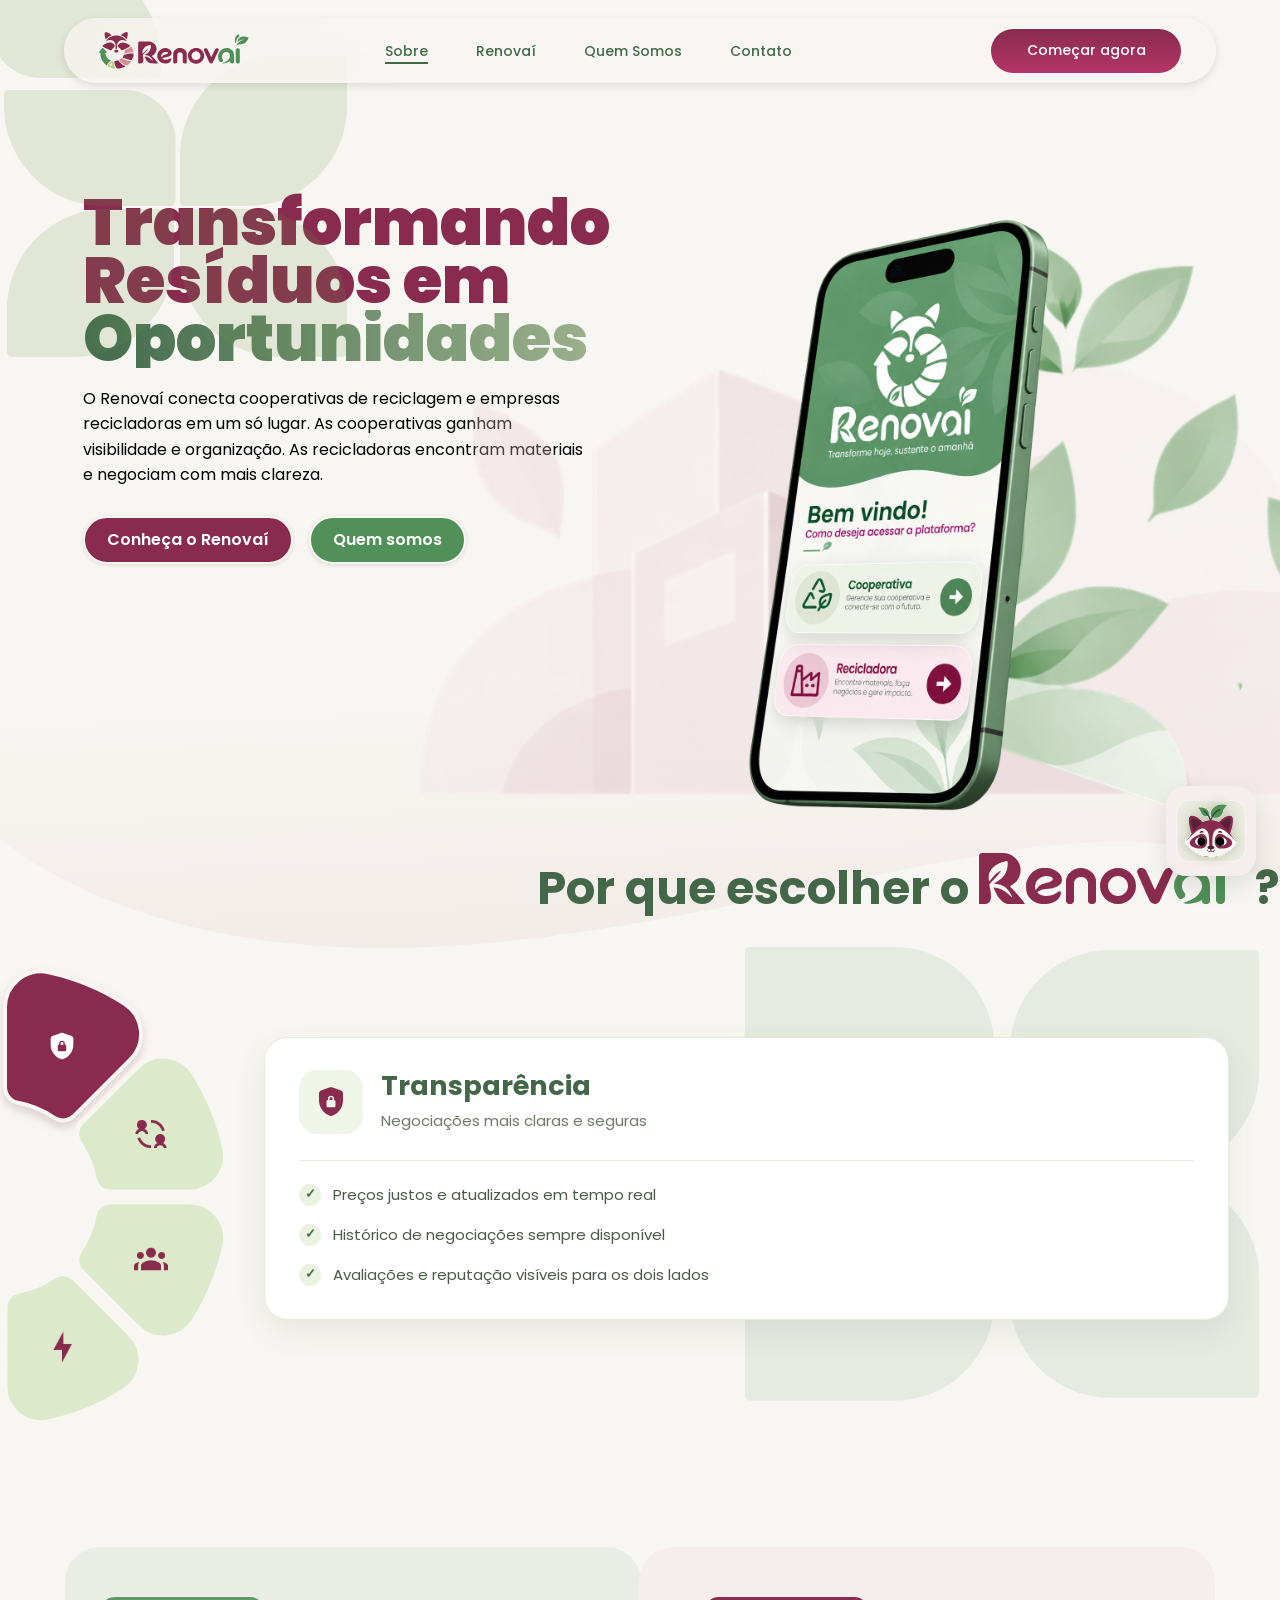
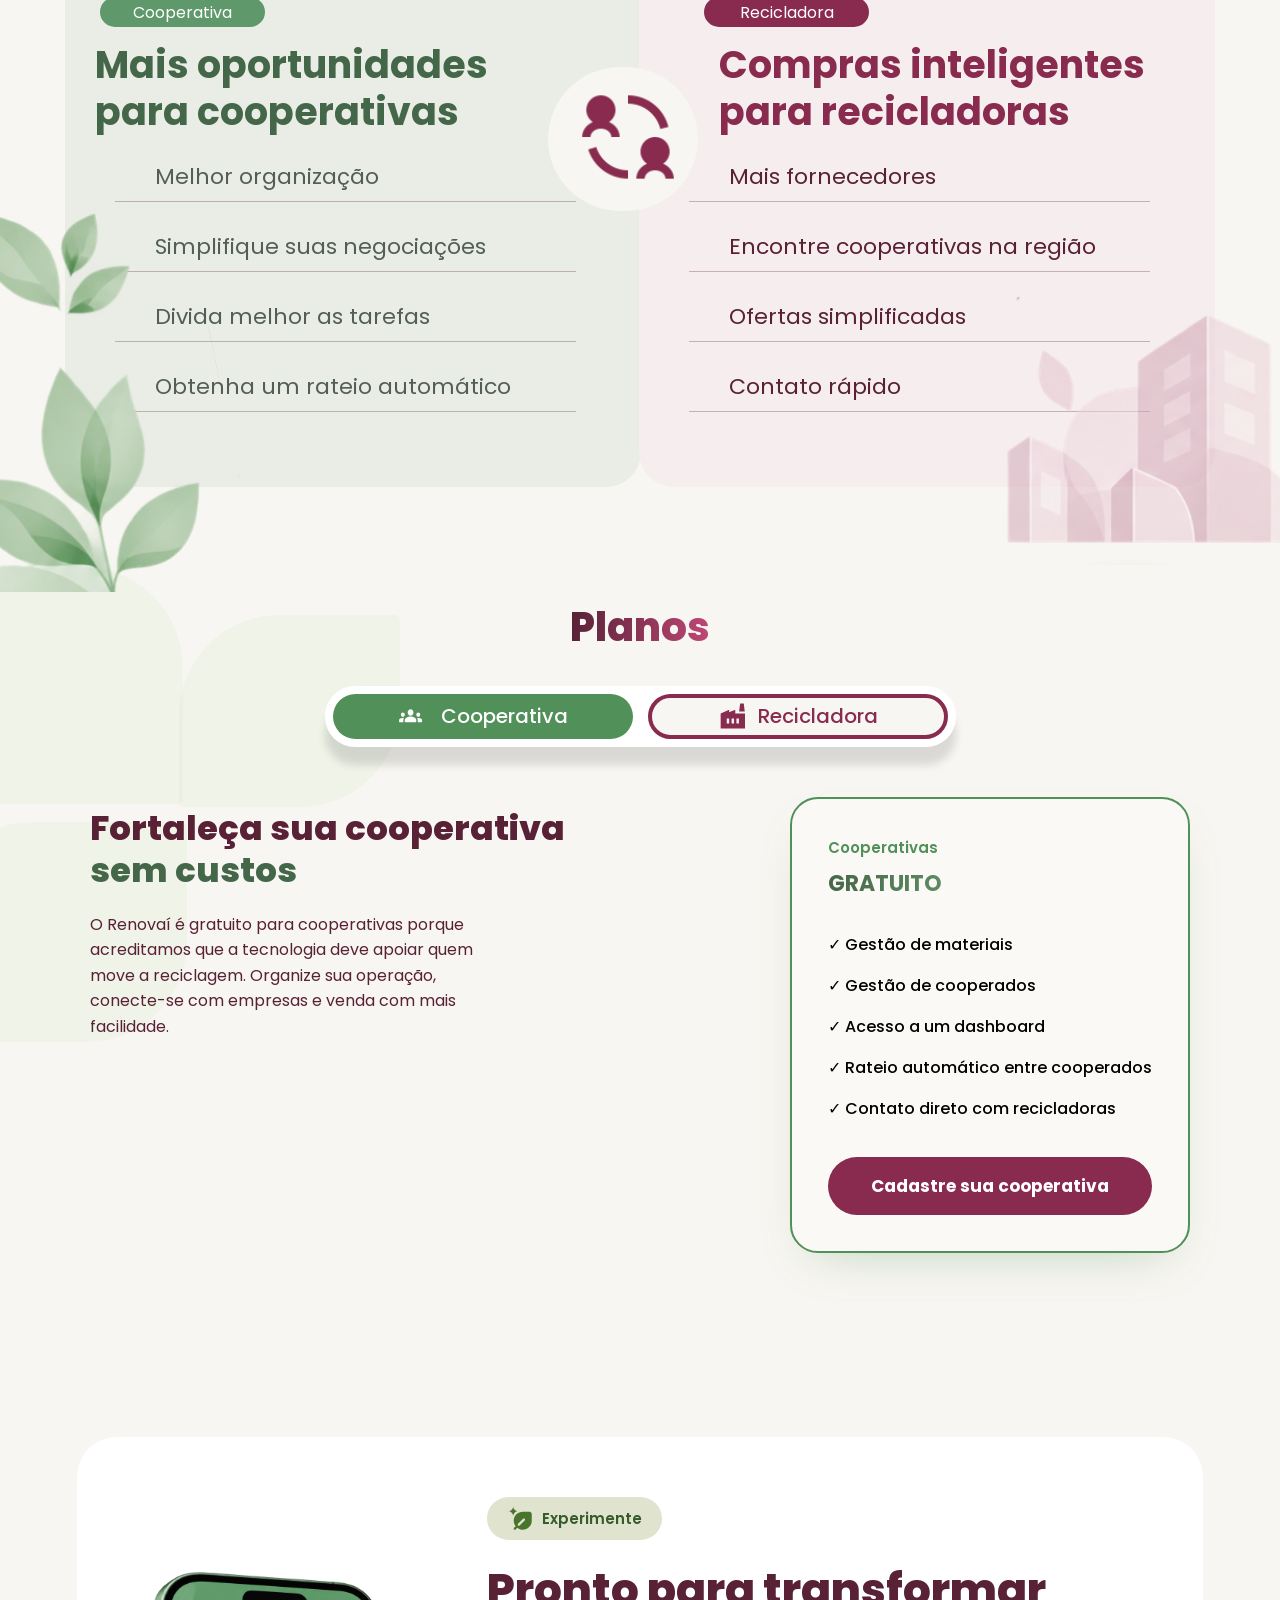
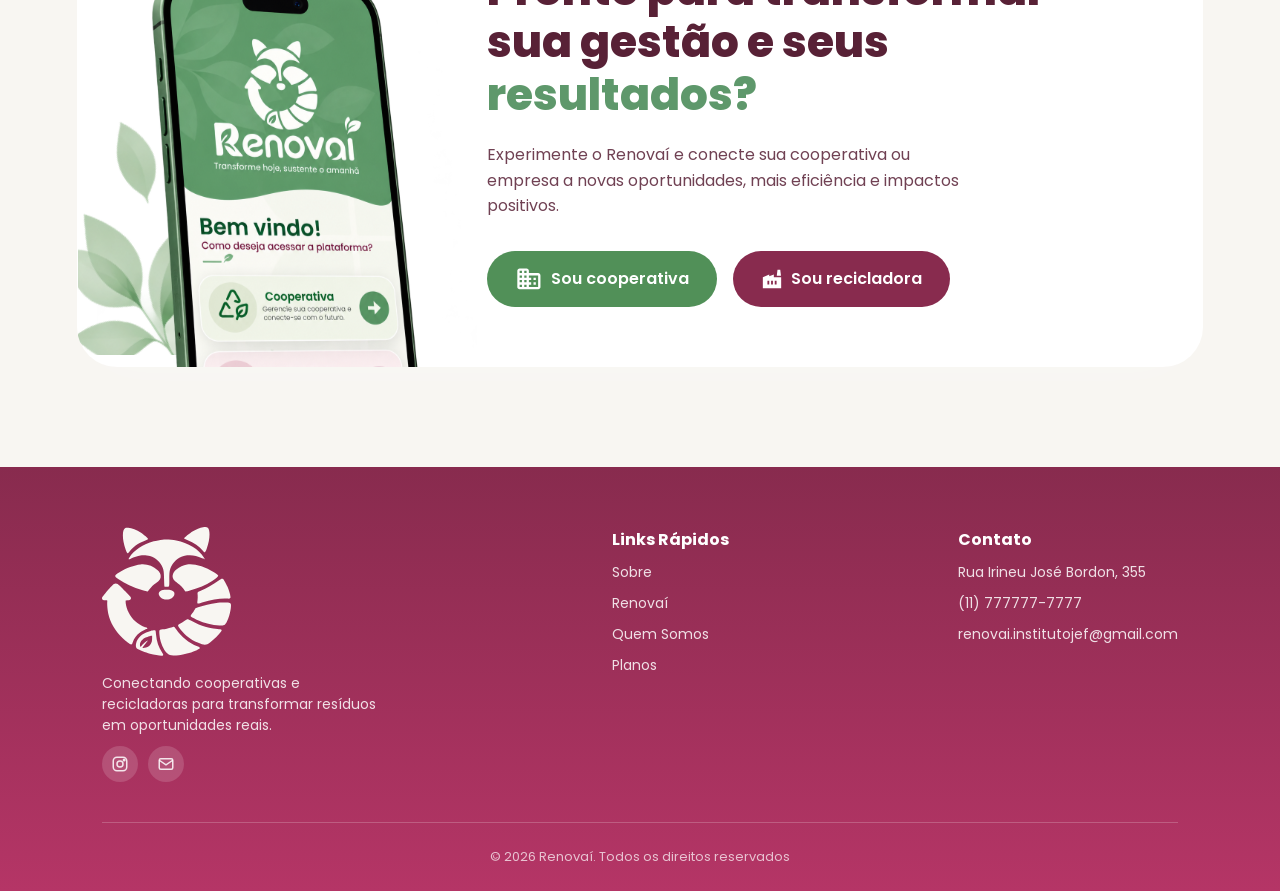
==== commit b2797825: "feat & fix: adicionando imagem de cooperativas v2 e arrumando as páginas e os styles" ====
--- a/index.html
+++ b/index.html
@@ -44,7 +44,7 @@
                 </li>
 
                 <li>
-                    <a class="cta1" href="http://localhost:8080/Renovai_Dev_1Ano_war_exploded/cadastro.jsp" style="color: #fff; display: inline-flex; align-items: center; justify-content: center;">Começar agora</a>
+                    <a class="cta1" href="http://localhost:8080/cadastro" style="color: #fff; display: inline-flex; align-items: center; justify-content: center;">Começar agora</a>
                 </li>
 
             </ul>
@@ -82,7 +82,7 @@
             </a>
 
             <a class="sobreNos" href="pages/quem_somos.html">
-            Sobre nós  <img src="images/seta_sobrenos.svg" alt="seta_sobrenos">
+            Quem somos
             </a>
 
         </div>
@@ -274,7 +274,6 @@
                         <li>✓ Gestão de compras</li>
                         <li>✓ Dashboard básico de acompanhamento</li>
                     </ul>
-                    <button class="plano-card-btn btn-fill-maroon">Escolher</button>
                 </div>
 
                 <div class="plano-card plano-card-pro">
@@ -290,7 +289,6 @@
                         <li>✓ Dashboard completo</li>
                         <li>✓ Suporte prioritário</li>
                     </ul>
-                    <button class="plano-card-btn btn-fill-maroon">Escolher</button>
                 </div>
             </div>
         </div>
@@ -317,7 +315,7 @@
             </p>
             <div class="experimente-botoes">
                 <button class="btn-sou-cooperativa">
-                    <img src="images/Groups.svg" alt="">
+                    <img src="images/material-symbols_domain-rounded.svg" alt="">
                     Sou cooperativa
                 </button>
                 <button class="btn-sou-recicladora">
--- a/css/style.css
+++ b/css/style.css
@@ -64,11 +64,23 @@
 .nav-links {
     display: flex;
     align-items: center;
-    gap: 28px;
-
+    flex: 1;
+    gap: 48px;
+
+    list-style: none;
+}
+
+/* links centralizados na barra, botão "Começar agora" na ponta direita */
+.nav-links li:first-child {
     margin-left: auto;
-
-    list-style: none;
+}
+
+.nav-links li:nth-last-child(2) {
+    margin-right: auto;
+}
+
+.nav-links li:last-child {
+    margin-left: 0;
 }
 
 .nav-links a {
@@ -144,7 +156,7 @@
 
 .sobreNos{
   background-color: #F8F6F2;
-  color: #416b4c;
+  color: #0000;
   border-color: #5E986B;
   border-style: solid;
   border-radius: 29px;
@@ -262,7 +274,7 @@
 
 .titulo-beneficios {
     display: flex;
-    align-items:flex-end;
+    align-items: baseline;
     justify-content:center;
     gap: 10px;
     color: #456749;
@@ -1250,8 +1262,8 @@
 }
 
 .btn-sou-cooperativa img {
-  width: 34px;
-  height: 34px;
+  width: 28px;
+  height: 28px;
 }
 
 .btn-sou-cooperativa {
@@ -1363,7 +1375,7 @@
   position: absolute;
   left: 60px;
   width: 1475px;
-  bottom: -20px;
+  bottom: 40px;
   font-size: 90px;
   font-weight: 900;
   z-index: 0;
@@ -1386,7 +1398,7 @@
 .solucoes-celular-laptop {
   width: 740px;
   position: absolute;
-  bottom: -30px;
+  bottom: 30px;
   left: -20px;
   z-index: 3;
 }
@@ -1430,10 +1442,16 @@
 }
 
 .sobreNos {
-  color: #519058;
+  background-color: #519058;
+  color: #fff;
   justify-content: center;
   align-items: center;
   border: 3px solid #519058;
+}
+
+/* a seta do SVG é verde; fica branca sobre o fundo verde */
+.sobreNos img {
+  filter: brightness(0) invert(1);
 }
 
 .solucoes-mascote {
@@ -1455,7 +1473,7 @@
   color: #456749;
   margin-bottom: 60px;
   display: flex;
-  align-items: center;
+  align-items: baseline;
   justify-content: center;
   gap: 10px;
 }
@@ -3341,7 +3359,7 @@
 }
 
 .btn-sou-cooperativa img {
-  transform: translateY(8px);
+  transform: none;
 }
 
 /* Número ao lado do título de cada passo */
@@ -3576,12 +3594,14 @@
 /* ===== Hover (todas as páginas) ===== */
 
 .nav-links a:not(.cta1) {
-  transition: color 0.2s ease, border-color 0.2s ease;
+  display: inline-block;
+  transition: color 0.2s ease, border-color 0.2s ease, transform 0.2s ease;
 }
 
 .nav-links a:not(.cta1):hover {
   color: #456749;
   border-bottom: 2px solid #456749;
+  transform: scale(1.12);
 }
 
 .cta1,
@@ -3697,3 +3717,96 @@
   box-sizing: border-box;
   text-decoration: none;
 }
+
+/* Borda clara nos botões do hero */
+.conhecaRenovai,
+.sobreNos {
+  border: 2px solid #F8F6F2;
+  box-shadow: 0 1px 4px rgba(0, 0, 0, 0.12);
+}
+
+/* ===== Hovers dos botões (cores do protótipo) ===== */
+.cta1,
+.conhecaRenovai,
+.sobreNos,
+.btn-sou-cooperativa,
+.btn-sou-recicladora {
+  transition: background 0.2s ease, color 0.2s ease, box-shadow 0.2s ease;
+}
+
+.btn-sou-cooperativa img,
+.btn-sou-recicladora img {
+  transition: filter 0.2s ease;
+}
+
+/* rosa: Começar agora, Conheça o Renovaí, Recicladoras */
+.cta1:hover,
+.conhecaRenovai:hover,
+.btn-sou-recicladora:hover {
+  filter: none;
+  background: #C04570;
+  color: #FFD3E6 !important;
+}
+
+.btn-sou-recicladora:hover {
+  color: #FFA9CC !important;
+}
+
+.btn-sou-recicladora:hover img {
+  filter: brightness(0) invert(75%) sepia(35%) saturate(1100%) hue-rotate(295deg) brightness(105%);
+}
+
+/* verde escuro: Quem somos, Cooperativas */
+.sobreNos:hover,
+.btn-sou-cooperativa:hover {
+  filter: none;
+  background: #43664A;
+  color: #D5E8C8 !important;
+}
+
+.sobreNos:hover img,
+.btn-sou-cooperativa:hover img {
+  filter: brightness(0) invert(90%) sepia(18%) saturate(500%) hue-rotate(50deg) brightness(98%);
+}
+
+/* ===== Botão "Sobre nós" da página Renovaí: fundo claro, borda e texto verdes ===== */
+.solucoes-hero .sobreNos {
+  background: #F8F6F2;
+  color: #456749;
+  border: 3px solid #519058;
+  box-shadow: none;
+  font-weight: 700;
+}
+
+.solucoes-hero .sobreNos img {
+  filter: none;
+}
+
+.solucoes-hero .sobreNos:hover {
+  filter: none;
+  background: #D0E8D4;
+  color: #456749 !important;
+}
+
+.solucoes-hero .sobreNos:hover img {
+  filter: none;
+}
+
+/* ===== Fundo verde com topo curvo atrás de Perguntas Frequentes + Experimente ===== */
+.fundo-faq {
+  width: 100%;
+  /* topo curvo (imagem) proporcional à largura + verde liso preenchendo o resto, em qualquer tela */
+  background:
+    url("../images/fundo-faq.svg") center top / 100% auto no-repeat,
+    linear-gradient(#EBF0E1, #EBF0E1) 0 3vw / 100% calc(100% - 3vw) no-repeat;
+  padding: 90px 0 100px;
+  margin-bottom: -100px;
+}
+
+.fundo-faq .faq {
+  background-color: transparent;
+}
+
+.fundo-faq .experimente {
+  margin-top: 60px;
+}
--- a/css/responsive.css
+++ b/css/responsive.css
@@ -372,7 +372,7 @@
 
     .titulo-beneficios {
         justify-content: center;
-        align-items: center;
+        align-items: baseline;
         gap: 8px;
         font-size: clamp(28px, 4.5vw, 38px);
     }
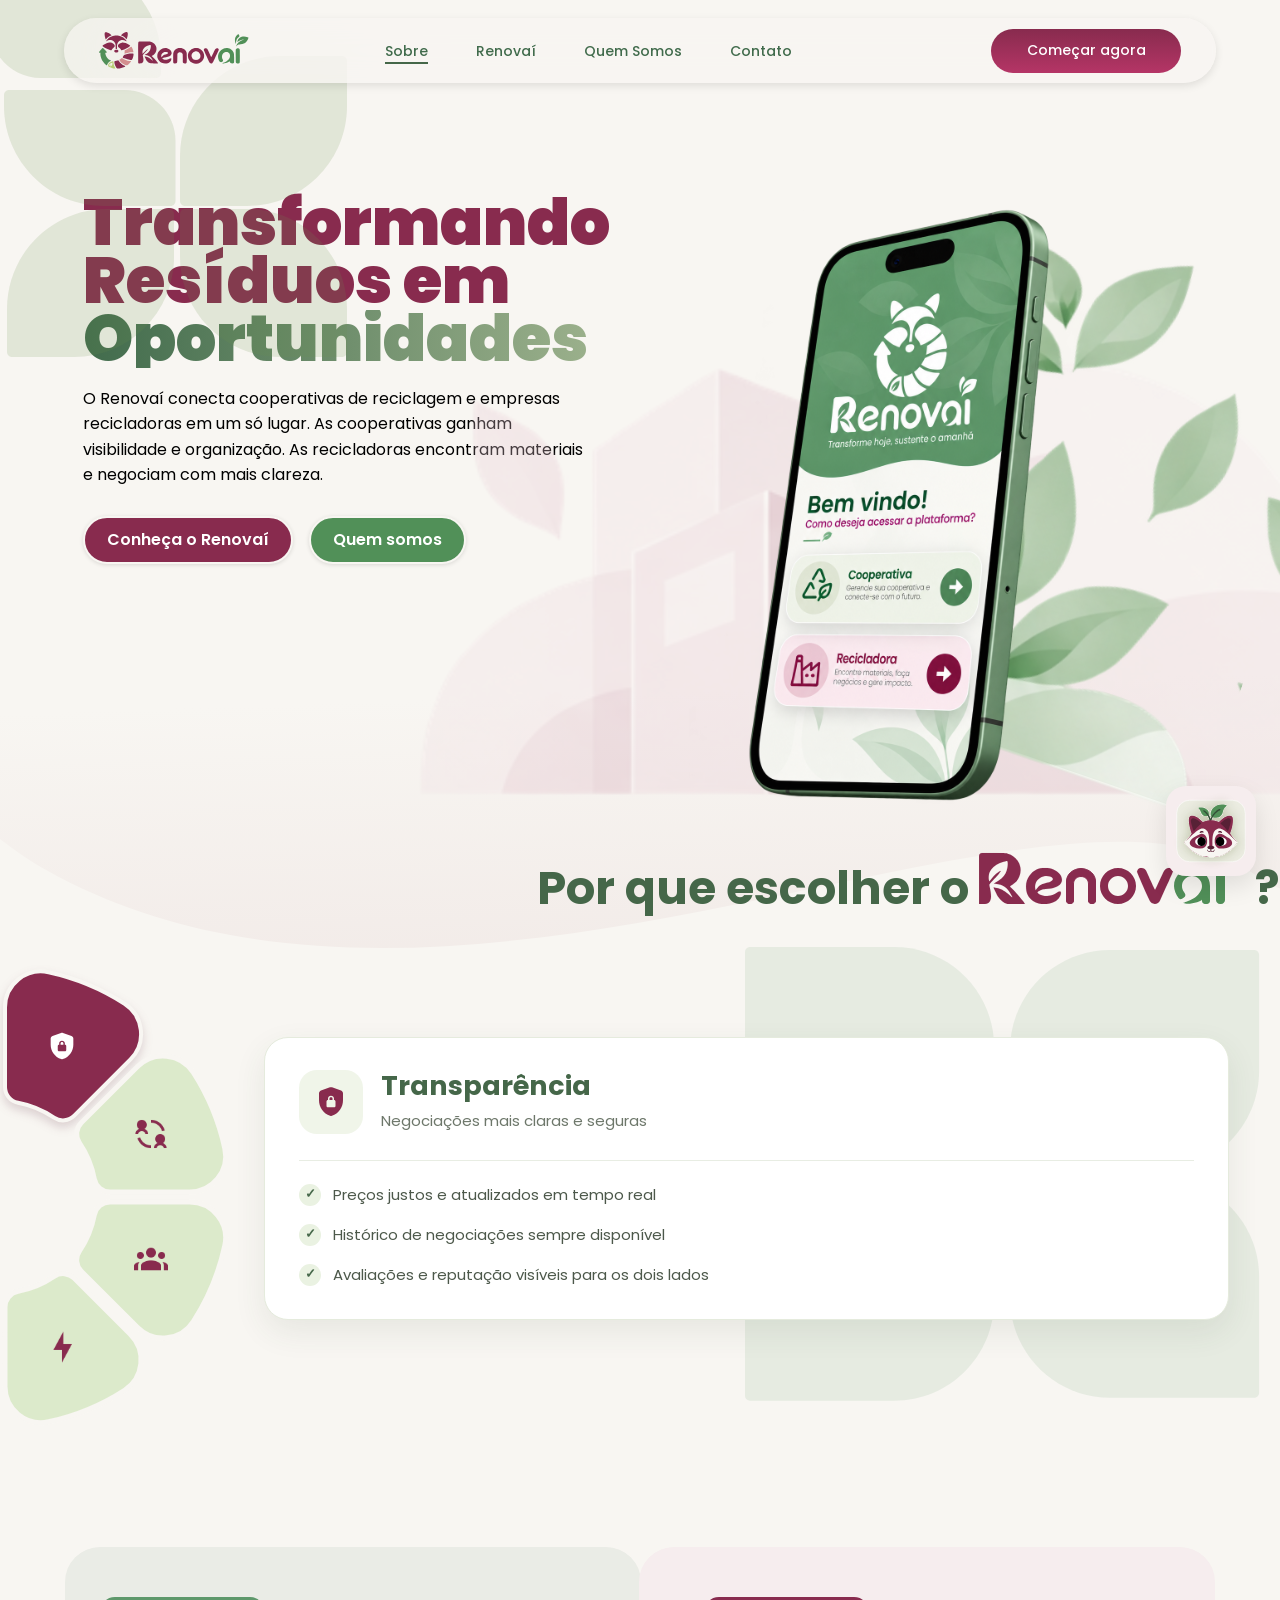
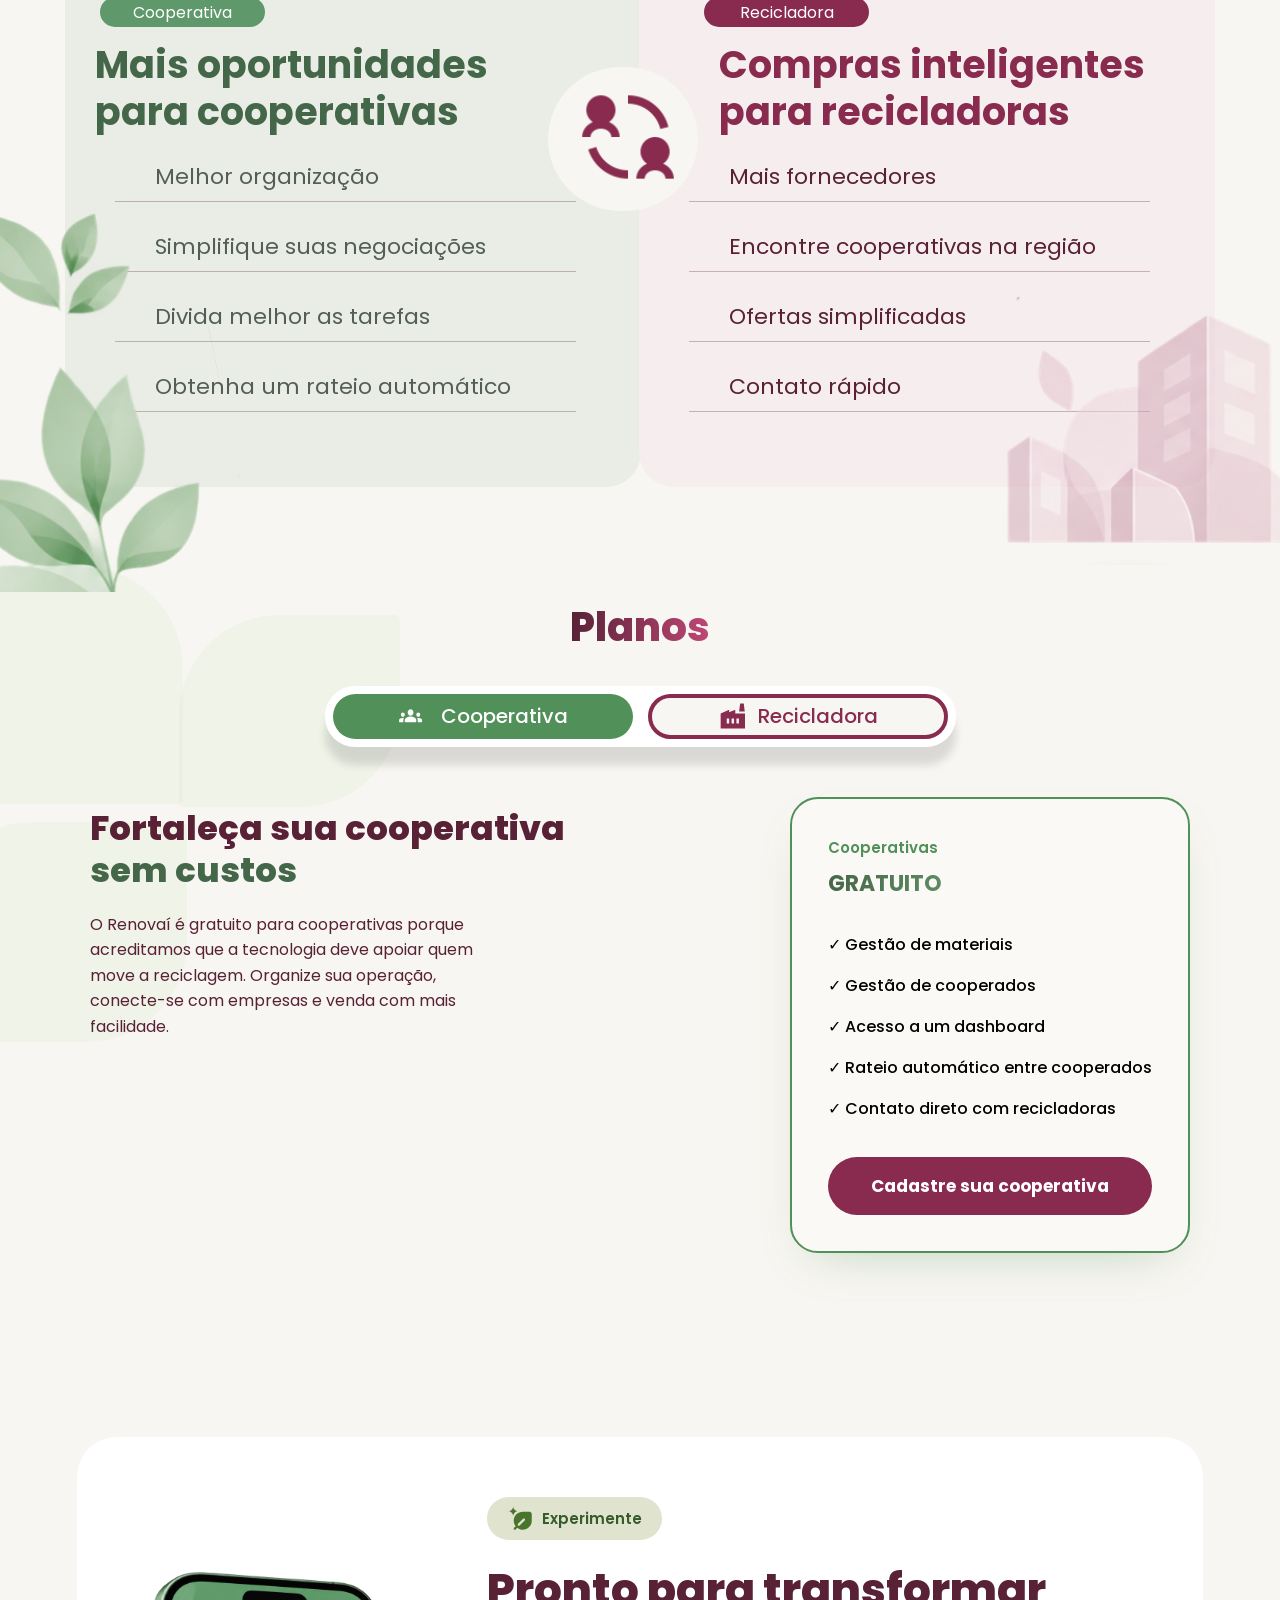
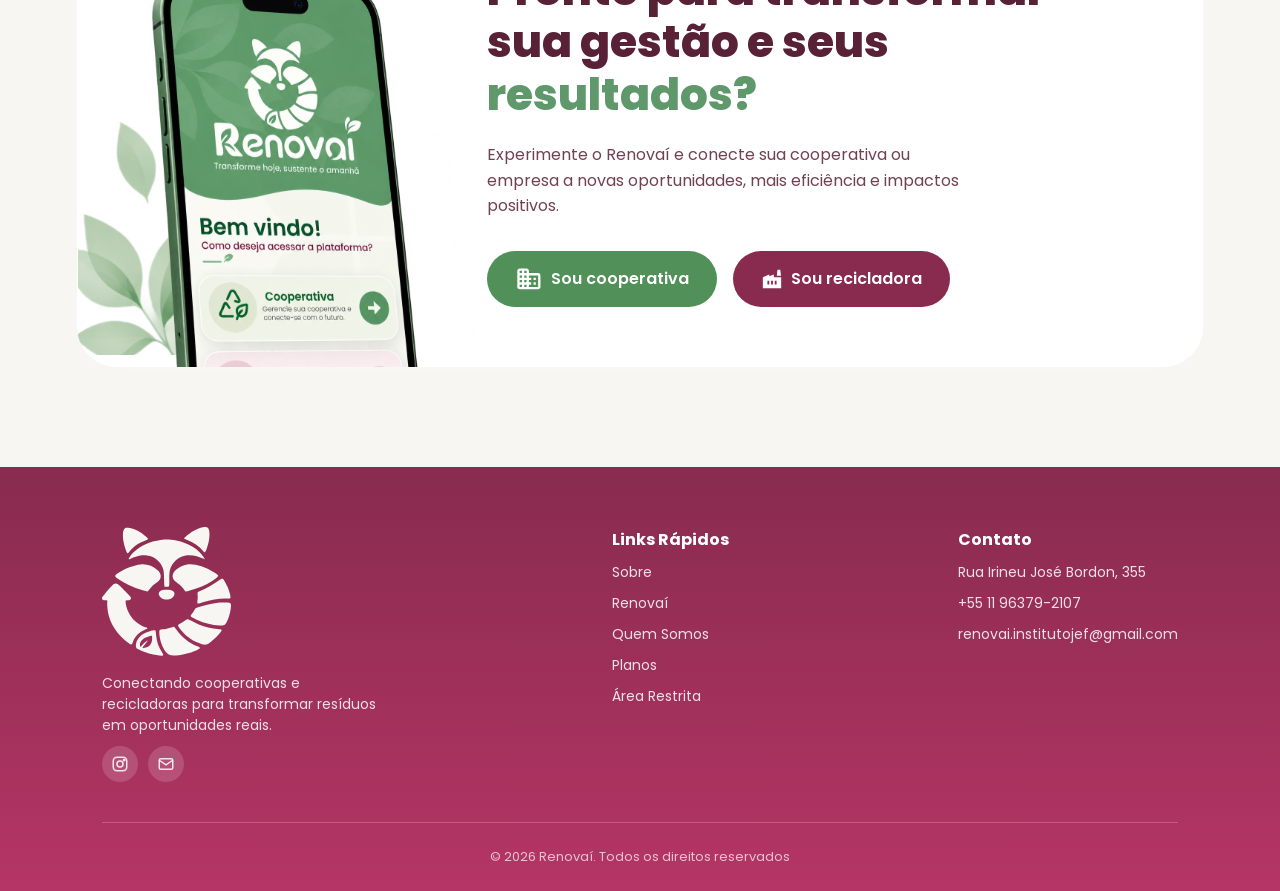
==== commit f69f5978: "feat & fix: adicionar imagens no carrossel de integrantes e ajustar os links do projeto Java" ====
--- a/index.html
+++ b/index.html
@@ -18,8 +18,9 @@
     <header class="header">
         <nav class="navbar" aria-label="Navegação Principal">
                 <img src="images/Frame 6.svg" alt="Logo Renovaí" id="logo">
-
-            <ul class="nav-links">
+            <button class="nav-toggle" type="button" aria-label="Abrir menu" aria-expanded="false" aria-controls="nav-links"><span></span><span></span><span></span></button>
+
+            <ul class="nav-links" id="nav-links">
                 
                 <li>
                     <a href="index.html" style="border-bottom: 2px solid #456749;">Sobre</a>
@@ -374,13 +375,18 @@
                 Planos
             </a>
         </li>
+        <li>
+            <a href="https://renovai-backend-athb.onrender.com/login">
+                Área Restrita
+            </a>
+        </li>
     </ul>
     <ul>
         <li>
             <p class="footer-titulo">Contato</p>
         </li>
         <li>Rua Irineu José Bordon, 355</li>
-        <li>(11) 777777-7777</li>
+        <li>+55 11 96379-2107</li>
         <li>renovai.institutojef@gmail.com</li>
     </ul>
     </div>
--- a/css/style.css
+++ b/css/style.css
@@ -219,7 +219,6 @@
 .hero-celular {
   position: absolute;
   width: 425px;
-  top: 10px;
   right: 13%;
   z-index: 5;
 }
@@ -1026,7 +1025,7 @@
   display: none;
   justify-content: center;
   gap: 40px;
-  margin-top: 50px;
+  margin-top: 45px;
   flex-wrap: wrap;
 }
 
@@ -2644,6 +2643,7 @@
 .planos-pagos-cards {
   align-items: flex-start;
   gap: 36px;
+  margin-top: 30px;
 }
 
 .planos-pagos-cards .plano-card {
@@ -2657,7 +2657,7 @@
 }
 
 .planos-pagos-cards .plano-card-essencial {
-  margin-top: 44px;
+  margin-top: 34px;
 }
 
 .planos-pagos-cards .plano-card-pro {
@@ -3635,11 +3635,16 @@
 .tab-cooperativa:hover,
 .tab-recicladora:hover,
 .equipe-ano:hover,
-.carrossel-seta:hover,
 .cooper:hover,
 .recicl:hover {
   filter: brightness(0.92);
   box-shadow: 0 4px 10px rgba(0, 0, 0, 0.18);
+}
+
+.carrossel-seta:hover {
+  filter: none;
+  box-shadow: none;
+  background-color: transparent;
 }
 
 .faq-pergunta:hover {
--- a/css/responsive.css
+++ b/css/responsive.css
@@ -1596,3 +1596,128 @@
         display: none;
     }
 }
+
+/* =========================================
+   NAVBAR MOBILE: MENU HAMBÚRGUER
+========================================= */
+
+.nav-toggle {
+    display: none;
+}
+
+@media (max-width: 900px) {
+    .navbar {
+        position: sticky;
+        top: 10px;
+        flex-wrap: wrap;
+        justify-content: space-between;
+        padding: 12px 18px;
+        gap: 0;
+    }
+
+    .nav-toggle {
+        display: flex;
+        flex-direction: column;
+        justify-content: center;
+        gap: 5px;
+        width: 42px;
+        height: 42px;
+        padding: 10px;
+        background: transparent;
+        border-radius: 12px;
+    }
+
+    .nav-toggle span {
+        display: block;
+        height: 2px;
+        width: 100%;
+        background: #416b4c;
+        border-radius: 2px;
+        transition: transform 0.25s, opacity 0.25s;
+    }
+
+    .menu-aberto .nav-toggle span:nth-child(1) { transform: translateY(7px) rotate(45deg); }
+    .menu-aberto .nav-toggle span:nth-child(2) { opacity: 0; }
+    .menu-aberto .nav-toggle span:nth-child(3) { transform: translateY(-7px) rotate(-45deg); }
+
+    .nav-links {
+        display: none;
+        flex-direction: column;
+        align-items: stretch;
+        width: 100%;
+        gap: 4px;
+        padding-top: 12px;
+    }
+
+    .menu-aberto .nav-links {
+        display: flex;
+    }
+
+    .nav-links li,
+    .nav-links li:first-child,
+    .nav-links li:nth-last-child(2),
+    .nav-links li:last-child {
+        margin: 0;
+        width: 100%;
+        justify-content: center;
+    }
+
+    .nav-links a:not(.cta1) {
+        display: block;
+        width: 100%;
+        padding: 12px 8px;
+        text-align: center;
+        font-size: 15px;
+    }
+
+    .cta1 {
+        width: 100%;
+        margin-top: 6px;
+    }
+}
+
+/* =========================================
+   QUEM SOMOS: ESPAÇAMENTO DAS IMAGENS (TABLET/CELULAR)
+========================================= */
+
+@media (max-width: 900px) {
+    /* Ilustrações dos passos 1 e 2 não podem colar no título/texto */
+    .caminho-passo > .caminho-conteudo {
+        margin-top: 20px;
+    }
+
+    .caminho-conteudo {
+        flex-direction: column;
+        gap: 20px;
+    }
+
+    .caminho-ilustracao img {
+        width: 100%;
+        height: auto;
+    }
+
+    /* Folhas e hastes ficavam para fora do card, por cima do texto vizinho */
+    .caminho-feature img {
+        display: none;
+    }
+
+    .caminho-feature {
+        min-height: 0;
+    }
+
+    .caminho-passo-3-grid {
+        gap: 20px;
+    }
+
+    .caminho-passo-3-celular {
+        margin: 8px 0 16px;
+    }
+
+    .pesquisa-imagens {
+        margin: 8px 0 24px;
+    }
+
+    .pesquisa-img-wrap {
+        width: min(300px, 100%);
+    }
+}
